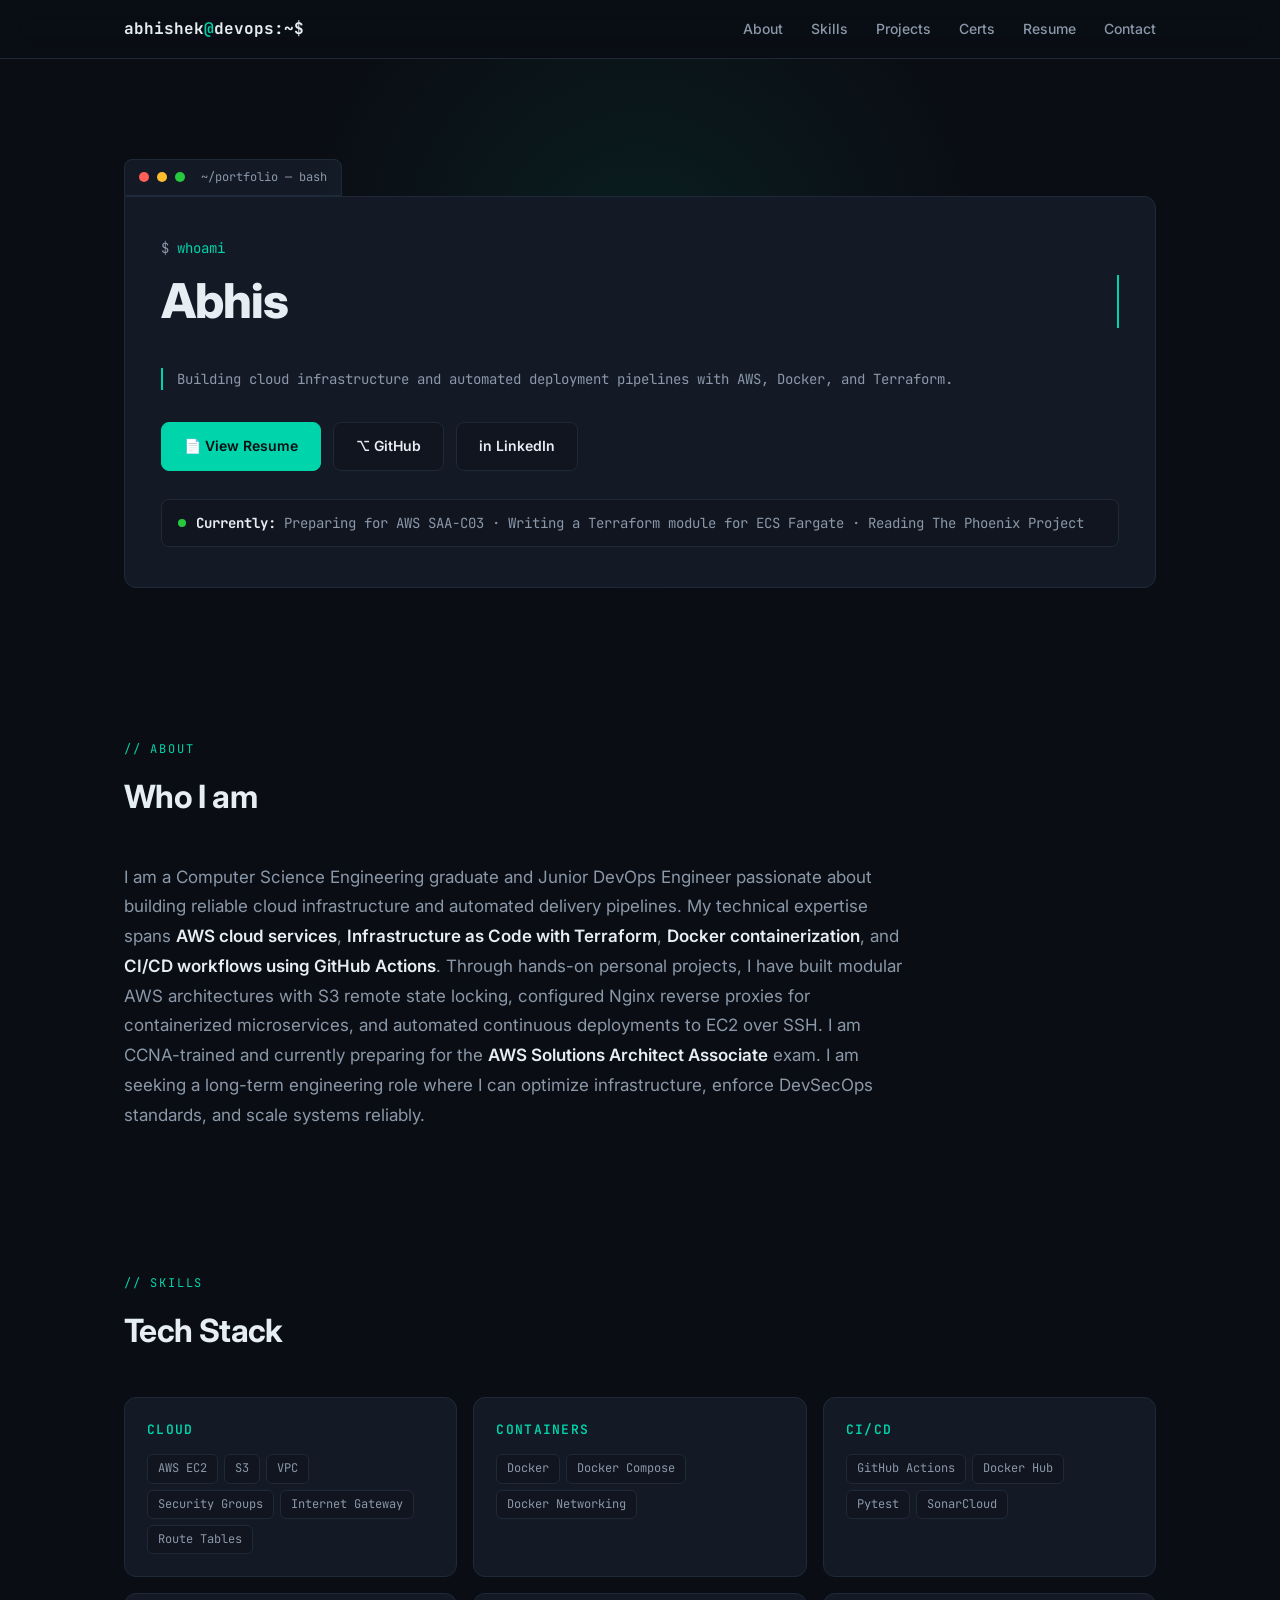
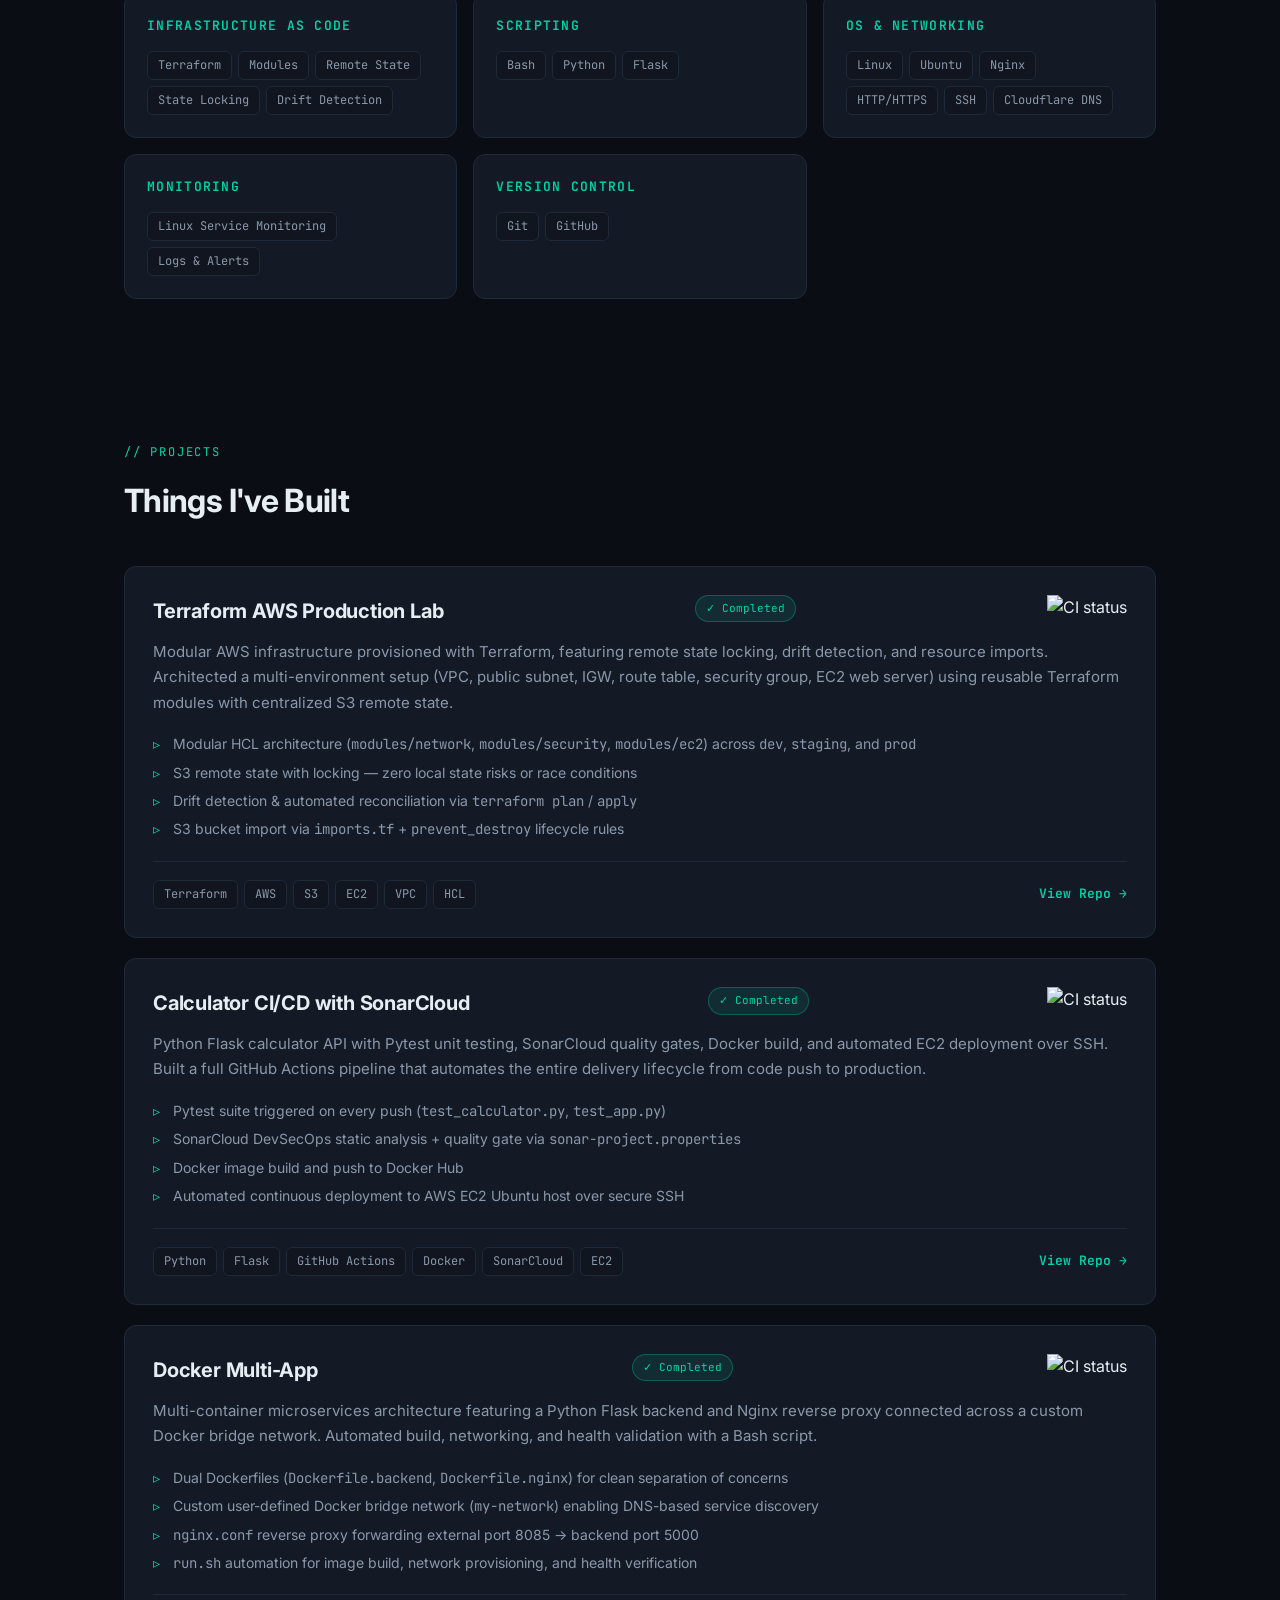
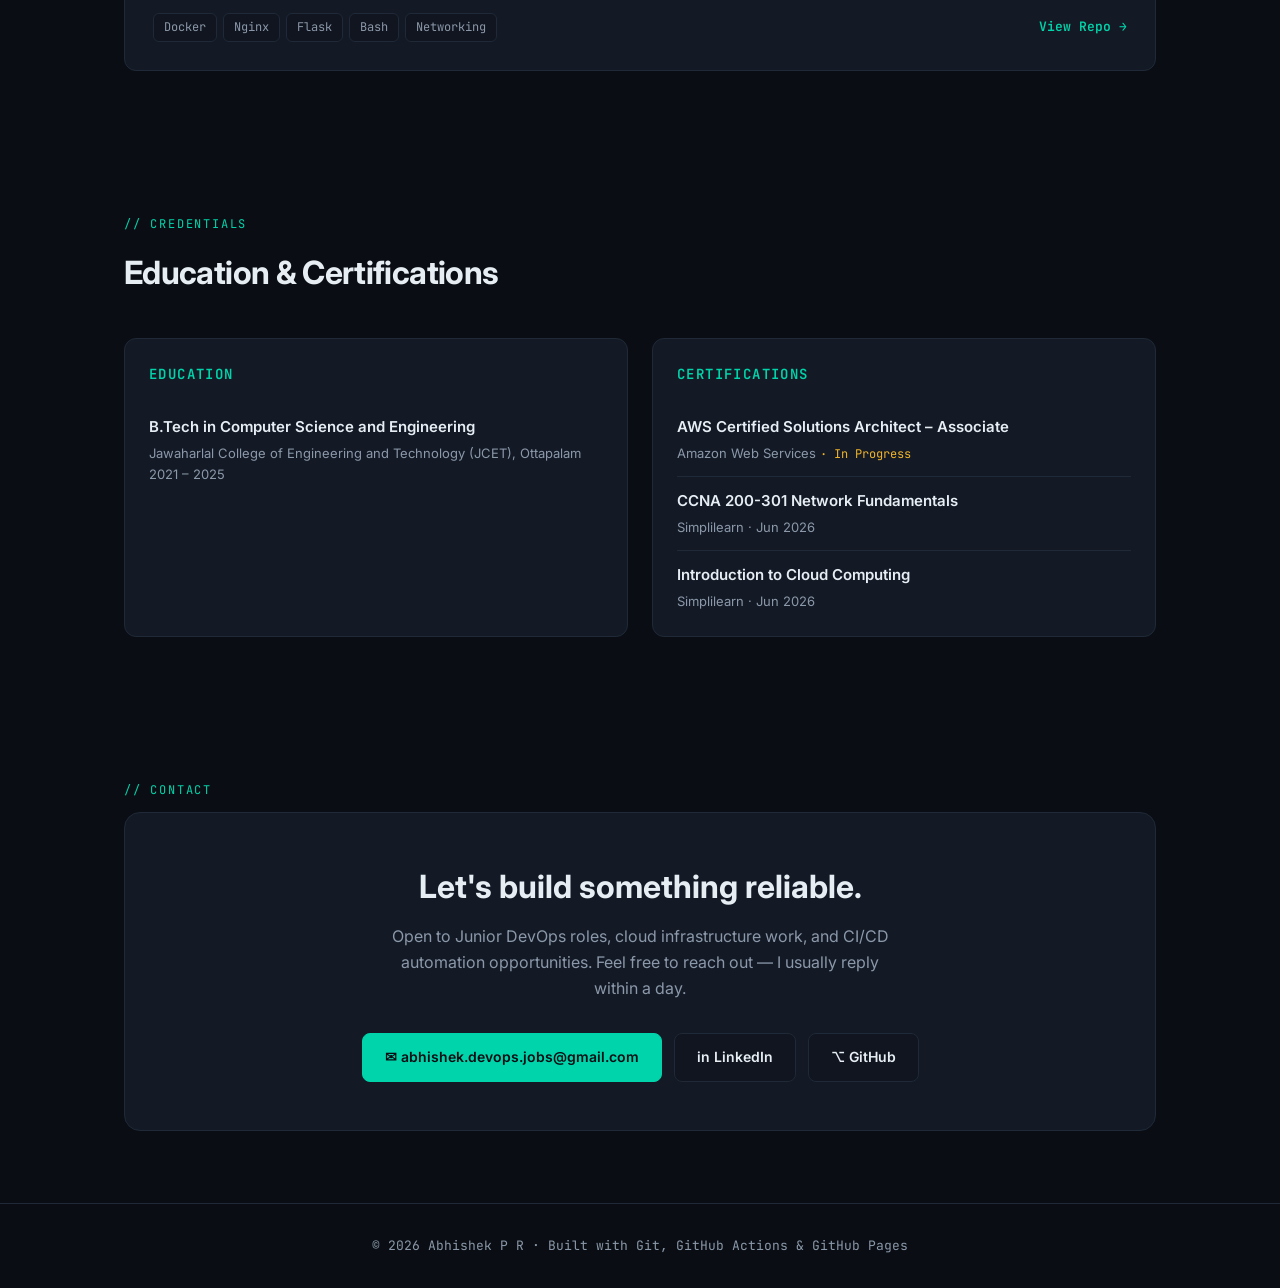
==== index.html @ 982e3da3 "feat: add CI status badges, update currently strip, and add terminal typewriter animation" ====
<!DOCTYPE html>
<html lang="en">
<head>
  <meta charset="UTF-8" />
  <meta name="viewport" content="width=device-width, initial-scale=1.0" />

  <!-- SEO -->
  <title>Abhishek P R | Junior DevOps Engineer Portfolio</title>
  <meta name="description" content="Portfolio of Abhishek P R, Junior DevOps Engineer specializing in AWS, Terraform, Docker, GitHub Actions, and Linux infrastructure automation." />
  <meta name="keywords" content="DevOps Engineer, AWS, Terraform, Docker, GitHub Actions, Linux, CI/CD, Abhishek P R" />
  <meta name="author" content="Abhishek P R" />

  <!-- Open Graph -->
  <meta property="og:title" content="Abhishek P R | Junior DevOps Engineer & Cloud Portfolio" />
  <meta property="og:description" content="Explore cloud projects, IaC architectures, containerized microservices, and CI/CD pipelines built by Abhishek P R." />
  <meta property="og:type" content="website" />
  <meta property="og:url" content="https://abhishek-lab.store" />

  <!-- Favicon -->
  <link rel="icon" href="data:image/svg+xml,<svg xmlns=%22http://www.w3.org/2000/svg%22 viewBox=%220 0 100 100%22><text y=%22.9em%22 font-size=%2290%22>⚙️</text></svg>" />

  <!-- Fonts -->
  <link rel="preconnect" href="https://fonts.googleapis.com" />
  <link rel="preconnect" href="https://fonts.gstatic.com" crossorigin />
  <link href="https://fonts.googleapis.com/css2?family=Inter:wght@400;500;600;700;800&family=JetBrains+Mono:wght@400;500;700&display=swap" rel="stylesheet" />

  <!-- Styles -->
  <link rel="stylesheet" href="assets/css/style.css" />
</head>
<body>

  <!-- SCROLL PROGRESS -->
  <div class="progress-bar" id="progressBar"></div>

  <!-- NAV -->
  <nav>
    <div class="nav-inner">
      <div class="logo">abhishek<span>@</span>devops:~$</div>
      <div class="nav-links">
        <a href="#about">About</a>
        <a href="#skills">Skills</a>
        <a href="#projects">Projects</a>
        <a href="#certs">Certs</a>
        <a href="resume.html">Resume</a>
        <a href="#contact">Contact</a>
      </div>
    </div>
  </nav>

  <!-- HERO -->
  <header class="hero">
    <div class="container">
      <div class="terminal-bar">
        <span class="dot red"></span>
        <span class="dot yellow"></span>
        <span class="dot green"></span>
        <span style="margin-left: 8px;">~/portfolio — bash</span>
      </div>
      <div class="hero-content">
        <div class="prompt typewriter" data-text="whoami"></div>
        <h1 class="typewriter" data-text="Abhishek P R"></h1>
        <p class="role-line typewriter" data-text="Junior DevOps Engineer · Cloud Infrastructure & Automation"></p>
        <p class="tagline">Building cloud infrastructure and automated deployment pipelines with AWS, Docker, and Terraform.</p>
        <div class="cta-group">
          <a href="resume.html" class="btn primary">📄 View Resume</a>
          <a href="https://github.com/abhishekpr-devops" class="btn" target="_blank" rel="noopener">⌥ GitHub</a>
          <a href="https://linkedin.com/in/abhishek-pr-522409274" class="btn" target="_blank" rel="noopener">in LinkedIn</a>
        </div>
        <div class="status-strip">
          <span class="status-dot"></span>
          <span><strong>Currently:</strong> Preparing for AWS SAA-C03 · Writing a Terraform module for ECS Fargate · Reading The Phoenix Project</span>
        </div>
      </div>
    </div>
  </header>

  <!-- ABOUT -->
  <section id="about">
    <div class="container">
      <div class="section-title">// about</div>
      <h2 class="section-heading">Who I am</h2>
      <p class="about-text">
        I am a Computer Science Engineering graduate and Junior DevOps Engineer passionate about building reliable cloud infrastructure and automated delivery pipelines. My technical expertise spans <strong>AWS cloud services</strong>, <strong>Infrastructure as Code with Terraform</strong>, <strong>Docker containerization</strong>, and <strong>CI/CD workflows using GitHub Actions</strong>. Through hands-on personal projects, I have built modular AWS architectures with S3 remote state locking, configured Nginx reverse proxies for containerized microservices, and automated continuous deployments to EC2 over SSH. I am CCNA-trained and currently preparing for the <strong>AWS Solutions Architect Associate</strong> exam. I am seeking a long-term engineering role where I can optimize infrastructure, enforce DevSecOps standards, and scale systems reliably.
      </p>
    </div>
  </section>

  <!-- SKILLS -->
  <section id="skills">
    <div class="container">
      <div class="section-title">// skills</div>
      <h2 class="section-heading">Tech Stack</h2>
      <div class="skills-grid">
        <div class="skill-card">
          <h3>Cloud</h3>
          <div class="skill-tags">
            <span class="tag">AWS EC2</span>
            <span class="tag">S3</span>
            <span class="tag">VPC</span>
            <span class="tag">Security Groups</span>
            <span class="tag">Internet Gateway</span>
            <span class="tag">Route Tables</span>
          </div>
        </div>
        <div class="skill-card">
          <h3>Containers</h3>
          <div class="skill-tags">
            <span class="tag">Docker</span>
            <span class="tag">Docker Compose</span>
            <span class="tag">Docker Networking</span>
          </div>
        </div>
        <div class="skill-card">
          <h3>CI/CD</h3>
          <div class="skill-tags">
            <span class="tag">GitHub Actions</span>
            <span class="tag">Docker Hub</span>
            <span class="tag">Pytest</span>
            <span class="tag">SonarCloud</span>
          </div>
        </div>
        <div class="skill-card">
          <h3>Infrastructure as Code</h3>
          <div class="skill-tags">
            <span class="tag">Terraform</span>
            <span class="tag">Modules</span>
            <span class="tag">Remote State</span>
            <span class="tag">State Locking</span>
            <span class="tag">Drift Detection</span>
          </div>
        </div>
        <div class="skill-card">
          <h3>Scripting</h3>
          <div class="skill-tags">
            <span class="tag">Bash</span>
            <span class="tag">Python</span>
            <span class="tag">Flask</span>
          </div>
        </div>
        <div class="skill-card">
          <h3>OS & Networking</h3>
          <div class="skill-tags">
            <span class="tag">Linux</span>
            <span class="tag">Ubuntu</span>
            <span class="tag">Nginx</span>
            <span class="tag">HTTP/HTTPS</span>
            <span class="tag">SSH</span>
            <span class="tag">Cloudflare DNS</span>
          </div>
        </div>
        <div class="skill-card">
          <h3>Monitoring</h3>
          <div class="skill-tags">
            <span class="tag">Linux Service Monitoring</span>
            <span class="tag">Logs & Alerts</span>
          </div>
        </div>
        <div class="skill-card">
          <h3>Version Control</h3>
          <div class="skill-tags">
            <span class="tag">Git</span>
            <span class="tag">GitHub</span>
          </div>
        </div>
      </div>
    </div>
  </section>

  <!-- PROJECTS -->
  <section id="projects">
    <div class="container">
      <div class="section-title">// projects</div>
      <h2 class="section-heading">Things I've Built</h2>
      <div class="projects">

        <article class="project-card">
          <div class="project-head">
            <h3 class="project-title">Terraform AWS Production Lab</h3>
            <span class="project-status">✓ Completed</span>
            <img class="ci-badge" src="https://github.com/abhishekpr-devops/terraform-aws-production-lab/actions/workflows/main.yml/badge.svg" alt="CI status" />
          </div>
          <p class="project-desc">
            Modular AWS infrastructure provisioned with Terraform, featuring remote state locking, drift detection, and resource imports. Architected a multi-environment setup (VPC, public subnet, IGW, route table, security group, EC2 web server) using reusable Terraform modules with centralized S3 remote state.
          </p>
          <ul class="project-features">
            <li>Modular HCL architecture (<code>modules/network</code>, <code>modules/security</code>, <code>modules/ec2</code>) across <code>dev</code>, <code>staging</code>, and <code>prod</code></li>
            <li>S3 remote state with locking — zero local state risks or race conditions</li>
            <li>Drift detection &amp; automated reconciliation via <code>terraform plan</code> / <code>apply</code></li>
            <li>S3 bucket import via <code>imports.tf</code> + <code>prevent_destroy</code> lifecycle rules</li>
          </ul>
          <div class="project-footer">
            <div class="stack-tags">
              <span class="tag">Terraform</span>
              <span class="tag">AWS</span>
              <span class="tag">S3</span>
              <span class="tag">EC2</span>
              <span class="tag">VPC</span>
              <span class="tag">HCL</span>
            </div>
            <a class="project-link" href="https://github.com/abhishekpr-devops/terraform-aws-production-lab" target="_blank" rel="noopener">View Repo →</a>
          </div>
        </article>

        <article class="project-card">
          <div class="project-head">
            <h3 class="project-title">Calculator CI/CD with SonarCloud</h3>
            <span class="project-status">✓ Completed</span>
            <img class="ci-badge" src="https://github.com/abhishekpr-devops/calculator-cicd-sonarqube/actions/workflows/main.yml/badge.svg" alt="CI status" />
          </div>
          <p class="project-desc">
            Python Flask calculator API with Pytest unit testing, SonarCloud quality gates, Docker build, and automated EC2 deployment over SSH. Built a full GitHub Actions pipeline that automates the entire delivery lifecycle from code push to production.
          </p>
          <ul class="project-features">
            <li>Pytest suite triggered on every push (<code>test_calculator.py</code>, <code>test_app.py</code>)</li>
            <li>SonarCloud DevSecOps static analysis + quality gate via <code>sonar-project.properties</code></li>
            <li>Docker image build and push to Docker Hub</li>
            <li>Automated continuous deployment to AWS EC2 Ubuntu host over secure SSH</li>
          </ul>
          <div class="project-footer">
            <div class="stack-tags">
              <span class="tag">Python</span>
              <span class="tag">Flask</span>
              <span class="tag">GitHub Actions</span>
              <span class="tag">Docker</span>
              <span class="tag">SonarCloud</span>
              <span class="tag">EC2</span>
            </div>
            <a class="project-link" href="https://github.com/abhishekpr-devops/calculator-cicd-sonarqube" target="_blank" rel="noopener">View Repo →</a>
          </div>
        </article>

        <article class="project-card">
          <div class="project-head">
            <h3 class="project-title">Docker Multi-App</h3>
            <span class="project-status">✓ Completed</span>
            <img class="ci-badge" src="https://github.com/abhishekpr-devops/docker-multi-app/actions/workflows/main.yml/badge.svg" alt="CI status" />
          </div>
          <p class="project-desc">
            Multi-container microservices architecture featuring a Python Flask backend and Nginx reverse proxy connected across a custom Docker bridge network. Automated build, networking, and health validation with a Bash script.
          </p>
          <ul class="project-features">
            <li>Dual Dockerfiles (<code>Dockerfile.backend</code>, <code>Dockerfile.nginx</code>) for clean separation of concerns</li>
            <li>Custom user-defined Docker bridge network (<code>my-network</code>) enabling DNS-based service discovery</li>
            <li><code>nginx.conf</code> reverse proxy forwarding external port 8085 → backend port 5000</li>
            <li><code>run.sh</code> automation for image build, network provisioning, and health verification</li>
          </ul>
          <div class="project-footer">
            <div class="stack-tags">
              <span class="tag">Docker</span>
              <span class="tag">Nginx</span>
              <span class="tag">Flask</span>
              <span class="tag">Bash</span>
              <span class="tag">Networking</span>
            </div>
            <a class="project-link" href="https://github.com/abhishekpr-devops/docker-multi-app" target="_blank" rel="noopener">View Repo →</a>
          </div>
        </article>

      </div>
    </div>
  </section>

  <!-- CERTS & EDUCATION -->
  <section id="certs">
    <div class="container">
      <div class="section-title">// credentials</div>
      <h2 class="section-heading">Education & Certifications</h2>
      <div class="two-col">
        <div class="info-block">
          <h3>Education</h3>
          <div class="info-item">
            <div class="title">B.Tech in Computer Science and Engineering</div>
            <div class="meta">Jawaharlal College of Engineering and Technology (JCET), Ottapalam<br>2021 – 2025</div>
          </div>
        </div>
        <div class="info-block">
          <h3>Certifications</h3>
          <div class="info-item">
            <div class="title">AWS Certified Solutions Architect – Associate</div>
            <div class="meta">Amazon Web Services <span class="accent">· In Progress</span></div>
          </div>
          <div class="info-item">
            <div class="title">CCNA 200-301 Network Fundamentals</div>
            <div class="meta">Simplilearn · Jun 2026</div>
          </div>
          <div class="info-item">
            <div class="title">Introduction to Cloud Computing</div>
            <div class="meta">Simplilearn · Jun 2026</div>
          </div>
        </div>
      </div>
    </div>
  </section>

  <!-- CONTACT -->
  <section id="contact">
    <div class="container">
      <div class="section-title">// contact</div>
      <div class="contact-wrap">
        <h2>Let's build something reliable.</h2>
        <p>Open to Junior DevOps roles, cloud infrastructure work, and CI/CD automation opportunities. Feel free to reach out — I usually reply within a day.</p>
        <div class="contact-links">
          <a href="mailto:abhishek.devops.jobs@gmail.com" class="btn primary">✉ abhishek.devops.jobs@gmail.com</a>
          <a href="https://linkedin.com/in/abhishek-pr-522409274" class="btn" target="_blank" rel="noopener">in LinkedIn</a>
          <a href="https://github.com/abhishekpr-devops" class="btn" target="_blank" rel="noopener">⌥ GitHub</a>
        </div>
      </div>
    </div>
  </section>

  <!-- FOOTER -->
  <footer>
    <div class="container">
      <p>© 2026 Abhishek P R · Built with Git, GitHub Actions & GitHub Pages</p>
    </div>
  </footer>

  <!-- BACK TO TOP -->
  <button class="back-top" id="backTop" aria-label="Back to top">↑</button>

  <script>
    // Scroll progress + back-to-top + active nav
    const bar = document.getElementById('progressBar');
    const bt = document.getElementById('backTop');
    const navLinks = document.querySelectorAll('.nav-links a');
    const sections = document.querySelectorAll('section[id]');

    function onScroll() {
      const h = document.documentElement;
      const scrollable = h.scrollHeight - h.clientHeight;
      const pct = scrollable > 0 ? (h.scrollTop / scrollable) * 100 : 0;
      bar.style.width = pct + '%';

      bt.classList.toggle('show', h.scrollTop > 400);

      let current = '';
      sections.forEach(s => {
        if (window.scrollY >= s.offsetTop - 120) current = s.id;
      });
      navLinks.forEach(a => {
        a.classList.toggle('active', a.getAttribute('href') === '#' + current);
      });
    }

    window.addEventListener('scroll', onScroll, { passive: true });
    window.addEventListener('load', onScroll);

    bt.addEventListener('click', () => {
      window.scrollTo({ top: 0, behavior: 'smooth' });
    });

    if ('scrollRestoration' in history) {
      history.scrollRestoration = 'manual';
    }
    window.addEventListener('load', () => {
      if (!window.location.hash) window.scrollTo(0, 0);
    });

    // ----- Typewriter effect -----
    const prefersReducedMotion = window.matchMedia('(prefers-reduced-motion: reduce)').matches;
    const roleLine = document.querySelector('.role-line');
    const roleOriginalHtml = roleLine ? roleLine.innerHTML : '';

    function typeWriter(el, text, speed) {
      speed = speed || 200;
      return new Promise(resolve => {
        el.textContent = '';
        el.classList.add('typewriter');
        let i = 0;
        function tick() {
          if (i < text.length) {
            el.textContent += text.charAt(i);
            i++;
            setTimeout(tick, speed);
          } else {
            el.classList.add('done');
            resolve();
          }
        }
        tick();
      });
    }

    async function runTypewriter() {
      const promptEl = document.querySelector('.prompt.typewriter');
      const h1El = document.querySelector('h1.typewriter');
      const roleEl = document.querySelector('.role-line.typewriter');

      if (!promptEl || !h1El || !roleEl) return;

      const promptText = promptEl.getAttribute('data-text') || '';
      const h1Text = h1El.getAttribute('data-text') || '';
      const roleText = roleEl.getAttribute('data-text') || '';

      await typeWriter(promptEl, promptText, 200);
      await typeWriter(h1El, h1Text, 200);
      await typeWriter(roleEl, roleText, 200);
      roleEl.innerHTML = roleOriginalHtml;
      roleEl.classList.add('done');
    }

    if (!prefersReducedMotion && !window.location.hash) {
      runTypewriter();
    } else {
      document.querySelectorAll('.typewriter').forEach(el => {
        el.classList.add('done');
        const text = el.getAttribute('data-text') || '';
        if (el.classList.contains('role-line')) {
          el.innerHTML = roleOriginalHtml || text;
        } else {
          el.textContent = text;
        }
      });
    }
  </script>

</body>
</html>
---- assets/css/style.css ----
:root {
  --bg: #0a0e14;
  --bg-alt: #10151f;
  --card: #131a26;
  --border: #1f2937;
  --text: #e6edf3;
  --text-dim: #8b98a9;
  --accent: #00d4aa;
  --accent-dim: #00a888;
  --blue: #4a9eff;
  --yellow: #f0b429;
}

* { box-sizing: border-box; margin: 0; padding: 0; }

html { scroll-behavior: smooth; }

body {
  font-family: 'Inter', -apple-system, BlinkMacSystemFont, sans-serif;
  background: var(--bg);
  color: var(--text);
  line-height: 1.6;
  font-size: 16px;
  -webkit-font-smoothing: antialiased;
}

a { color: var(--accent); text-decoration: none; transition: color .2s; }
a:hover { color: var(--accent-dim); }

code, .mono { font-family: 'JetBrains Mono', monospace; }

.container {
  max-width: 1080px;
  margin: 0 auto;
  padding: 0 24px;
}

/* ---------- SCROLL PROGRESS BAR ---------- */
.progress-bar {
  position: fixed;
  top: 0; left: 0;
  height: 2px;
  background: var(--accent);
  width: 0%;
  z-index: 101;
  transition: width 0.1s linear;
  box-shadow: 0 0 8px rgba(0, 212, 170, 0.6);
}

/* ---------- BACK TO TOP ---------- */
.back-top {
  position: fixed;
  bottom: 24px; right: 24px;
  width: 44px; height: 44px;
  border-radius: 50%;
  background: var(--card);
  border: 1px solid var(--border);
  color: var(--accent);
  display: flex;
  align-items: center;
  justify-content: center;
  cursor: pointer;
  opacity: 0;
  pointer-events: none;
  transition: opacity .3s, transform .3s, border-color .2s, box-shadow .2s;
  font-size: 18px;
  z-index: 99;
}
.back-top.show { opacity: 1; pointer-events: auto; }
.back-top:hover {
  border-color: var(--accent);
  transform: translateY(-2px);
  box-shadow: 0 0 18px rgba(0, 212, 170, 0.25);
}

/* ---------- NAV ---------- */
nav {
  position: sticky;
  top: 0;
  z-index: 100;
  background: rgba(10, 14, 20, 0.85);
  backdrop-filter: blur(12px);
  border-bottom: 1px solid var(--border);
}
.nav-inner {
  max-width: 1080px;
  margin: 0 auto;
  padding: 16px 24px;
  display: flex;
  justify-content: space-between;
  align-items: center;
}
.logo {
  font-family: 'JetBrains Mono', monospace;
  font-weight: 700;
  color: var(--text);
  font-size: 16px;
}
.logo span { color: var(--accent); }
.nav-links { display: flex; gap: 28px; }
.nav-links a {
  color: var(--text-dim);
  font-size: 14px;
  font-weight: 500;
  position: relative;
}
.nav-links a:hover { color: var(--accent); }

/* Active nav link highlight */
.nav-links a.active {
  color: var(--accent);
}
.nav-links a.active::after {
  content: '';
  position: absolute;
  left: 0; right: 0;
  bottom: -6px;
  height: 2px;
  background: var(--accent);
  border-radius: 2px;
  box-shadow: 0 0 8px rgba(0, 212, 170, 0.6);
}

/* ---------- HERO ---------- */
.hero {
  padding: 100px 0 80px;
  position: relative;
  overflow: hidden;
}
.hero::before {
  content: '';
  position: absolute;
  top: -200px; left: 50%;
  transform: translateX(-50%);
  width: 800px; height: 800px;
  background: radial-gradient(circle, rgba(0, 212, 170, 0.08), transparent 60%);
  pointer-events: none;
}
.terminal-bar {
  display: inline-flex;
  align-items: center;
  gap: 8px;
  background: var(--card);
  border: 1px solid var(--border);
  border-radius: 8px 8px 0 0;
  padding: 8px 14px;
  font-family: 'JetBrains Mono', monospace;
  font-size: 12px;
  color: var(--text-dim);
}
.dot { width: 10px; height: 10px; border-radius: 50%; }
.dot.red { background: #ff5f56; }
.dot.yellow { background: #ffbd2e; }
.dot.green { background: #27c93f; }

.hero-content {
  background: var(--card);
  border: 1px solid var(--border);
  border-radius: 0 12px 12px 12px;
  padding: 40px 36px;
  position: relative;
  z-index: 1;
}
.prompt {
  font-family: 'JetBrains Mono', monospace;
  font-size: 14px;
  color: var(--accent);
  margin-bottom: 16px;
}
.prompt::before { content: '$ '; color: var(--text-dim); }

h1 {
  font-size: clamp(32px, 5vw, 48px);
  font-weight: 800;
  letter-spacing: -0.02em;
  line-height: 1.1;
  margin-bottom: 16px;
}
.role-line {
  font-size: clamp(16px, 2vw, 20px);
  color: var(--text-dim);
  margin-bottom: 24px;
  font-weight: 500;
}
.role-line .hl { color: var(--accent); font-weight: 600; }

.tagline {
  font-family: 'JetBrains Mono', monospace;
  font-size: 14px;
  color: var(--text-dim);
  margin-bottom: 32px;
  padding-left: 14px;
  border-left: 2px solid var(--accent);
}

.cta-group { display: flex; flex-wrap: wrap; gap: 12px; }
.btn {
  display: inline-flex;
  align-items: center;
  gap: 8px;
  padding: 12px 22px;
  border-radius: 8px;
  font-size: 14px;
  font-weight: 600;
  border: 1px solid var(--border);
  background: var(--bg-alt);
  color: var(--text);
  cursor: pointer;
  transition: all .2s;
  text-decoration: none;
}
.btn:hover {
  border-color: var(--accent);
  color: var(--accent);
  transform: translateY(-1px);
}
.btn.primary {
  background: var(--accent);
  color: #0a0e14;
  border-color: var(--accent);
}
.btn.primary:hover {
  background: var(--accent-dim);
  color: #0a0e14;
  box-shadow: 0 0 18px 2px rgba(0, 212, 170, 0.25);
  transform: translateY(-2px);
}

/* ---------- STATUS STRIP ---------- */
.status-strip {
  display: flex;
  align-items: center;
  gap: 10px;
  margin-top: 28px;
  padding: 12px 16px;
  background: var(--bg-alt);
  border: 1px solid var(--border);
  border-radius: 8px;
  font-size: 14px;
  font-family: 'JetBrains Mono', monospace;
  color: var(--text-dim);
}
.status-strip strong { color: var(--text); }
.status-dot {
  width: 8px; height: 8px;
  border-radius: 50%;
  background: #27c93f;
  box-shadow: 0 0 0 0 rgba(39, 201, 63, 0.5);
  animation: pulse 2s infinite;
  flex-shrink: 0;
}
@keyframes pulse {
  0% { box-shadow: 0 0 0 0 rgba(39, 201, 63, 0.5); }
  70% { box-shadow: 0 0 0 10px rgba(39, 201, 63, 0); }
  100% { box-shadow: 0 0 0 0 rgba(39, 201, 63, 0); }
}

/* ---------- SECTION ---------- */
section { padding: 72px 0; }
.section-title {
  font-size: 12px;
  font-family: 'JetBrains Mono', monospace;
  color: var(--accent);
  text-transform: uppercase;
  letter-spacing: 0.15em;
  margin-bottom: 12px;
}
.section-heading {
  font-size: clamp(24px, 3.5vw, 32px);
  font-weight: 700;
  letter-spacing: -0.02em;
  margin-bottom: 40px;
}

/* ---------- ABOUT ---------- */
.about-text {
  font-size: 17px;
  color: var(--text-dim);
  max-width: 780px;
  line-height: 1.75;
}
.about-text strong { color: var(--text); font-weight: 600; }

/* ---------- SKILLS ---------- */
.skills-grid {
  display: grid;
  grid-template-columns: repeat(auto-fit, minmax(260px, 1fr));
  gap: 16px;
}
.skill-card {
  background: var(--card);
  border: 1px solid var(--border);
  border-radius: 12px;
  padding: 22px;
  transition: border-color .2s, transform .2s;
}
.skill-card:hover {
  border-color: var(--accent);
  transform: translateY(-2px);
}
.skill-card h3 {
  font-size: 13px;
  font-family: 'JetBrains Mono', monospace;
  color: var(--accent);
  text-transform: uppercase;
  letter-spacing: 0.1em;
  margin-bottom: 14px;
  font-weight: 600;
}
.skill-tags { display: flex; flex-wrap: wrap; gap: 6px; }
.tag {
  font-family: 'JetBrains Mono', monospace;
  font-size: 12px;
  padding: 4px 10px;
  border-radius: 6px;
  background: var(--bg-alt);
  color: var(--text-dim);
  border: 1px solid var(--border);
}

/* ---------- PROJECTS ---------- */
.projects { display: flex; flex-direction: column; gap: 20px; }
.project-card {
  background: var(--card);
  border: 1px solid var(--border);
  border-radius: 12px;
  padding: 28px;
  transition: border-color .2s, transform .2s;
}
.project-card:hover {
  border-color: var(--accent);
  transform: translateY(-2px);
}
.project-head {
  display: flex;
  justify-content: space-between;
  align-items: flex-start;
  gap: 16px;
  margin-bottom: 12px;
  flex-wrap: wrap;
}
.project-title {
  font-size: 20px;
  font-weight: 700;
  letter-spacing: -0.01em;
}
.project-status {
  font-family: 'JetBrains Mono', monospace;
  font-size: 11px;
  padding: 4px 10px;
  border-radius: 20px;
  background: rgba(0, 212, 170, 0.1);
  color: var(--accent);
  border: 1px solid rgba(0, 212, 170, 0.3);
  white-space: nowrap;
}
.ci-badge {
  height: 20px;
  border: 0;
  display: inline-block;
  vertical-align: middle;
}
.project-desc {
  color: var(--text-dim);
  font-size: 15px;
  margin-bottom: 18px;
  line-height: 1.7;
}
.project-features {
  list-style: none;
  margin-bottom: 20px;
}
.project-features li {
  font-size: 14px;
  color: var(--text-dim);
  padding-left: 20px;
  position: relative;
  margin-bottom: 6px;
  line-height: 1.6;
}
.project-features li::before {
  content: '▹';
  position: absolute;
  left: 0;
  color: var(--accent);
}
.project-footer {
  display: flex;
  justify-content: space-between;
  align-items: center;
  gap: 16px;
  flex-wrap: wrap;
  padding-top: 18px;
  border-top: 1px solid var(--border);
}
.stack-tags { display: flex; flex-wrap: wrap; gap: 6px; }
.project-link {
  font-family: 'JetBrains Mono', monospace;
  font-size: 13px;
  font-weight: 600;
  color: var(--accent);
  display: inline-flex;
  align-items: center;
  gap: 6px;
}

/* ---------- CERTS & EDU ---------- */
.two-col {
  display: grid;
  grid-template-columns: repeat(auto-fit, minmax(320px, 1fr));
  gap: 24px;
}
.info-block {
  background: var(--card);
  border: 1px solid var(--border);
  border-radius: 12px;
  padding: 24px;
}
.info-block h3 {
  font-size: 14px;
  font-family: 'JetBrains Mono', monospace;
  color: var(--accent);
  text-transform: uppercase;
  letter-spacing: 0.1em;
  margin-bottom: 18px;
  font-weight: 600;
}
.info-item {
  padding: 12px 0;
  border-bottom: 1px solid var(--border);
}
.info-item:last-child { border-bottom: none; padding-bottom: 0; }
.info-item .title { font-weight: 600; font-size: 15px; margin-bottom: 4px; }
.info-item .meta { font-size: 13px; color: var(--text-dim); }
.info-item .meta .accent { color: var(--yellow); font-family: 'JetBrains Mono', monospace; font-size: 12px; }

/* ---------- CONTACT ---------- */
.contact-wrap {
  background: var(--card);
  border: 1px solid var(--border);
  border-radius: 16px;
  padding: 48px 36px;
  text-align: center;
}
.contact-wrap h2 {
  font-size: clamp(24px, 3.5vw, 32px);
  font-weight: 700;
  margin-bottom: 12px;
}
.contact-wrap p {
  color: var(--text-dim);
  max-width: 520px;
  margin: 0 auto 32px;
  font-size: 16px;
}
.contact-links {
  display: flex;
  justify-content: center;
  gap: 12px;
  flex-wrap: wrap;
}

/* ---------- FOOTER ---------- */
footer {
  border-top: 1px solid var(--border);
  padding: 32px 0;
  text-align: center;
  font-size: 13px;
  color: var(--text-dim);
  font-family: 'JetBrains Mono', monospace;
}

/* ---------- RESPONSIVE ---------- */
@media (max-width: 640px) {
  .nav-links { gap: 16px; }
  .nav-links a { font-size: 13px; }
  .nav-links a:nth-child(n+6) { display: none; }
  .hero { padding: 60px 0 40px; }
  .hero-content { padding: 28px 22px; }
  section { padding: 52px 0; }
  .project-card, .info-block, .contact-wrap { padding: 22px; }
}

/* ---------- TYPEWRITER ---------- */
.typewriter {
  border-right: 2px solid var(--accent);
  padding-right: 4px;
  animation: blink 1s step-end infinite;
  white-space: nowrap;
  overflow: hidden;
}
.typewriter.done {
  border-right: none;
  animation: none;
}
@keyframes blink {
  50% { border-color: transparent; }
}
@media (prefers-reduced-motion: reduce) {
  .typewriter {
    animation: none;
    border-right: none;
  }
  .status-dot { animation: none; }
}
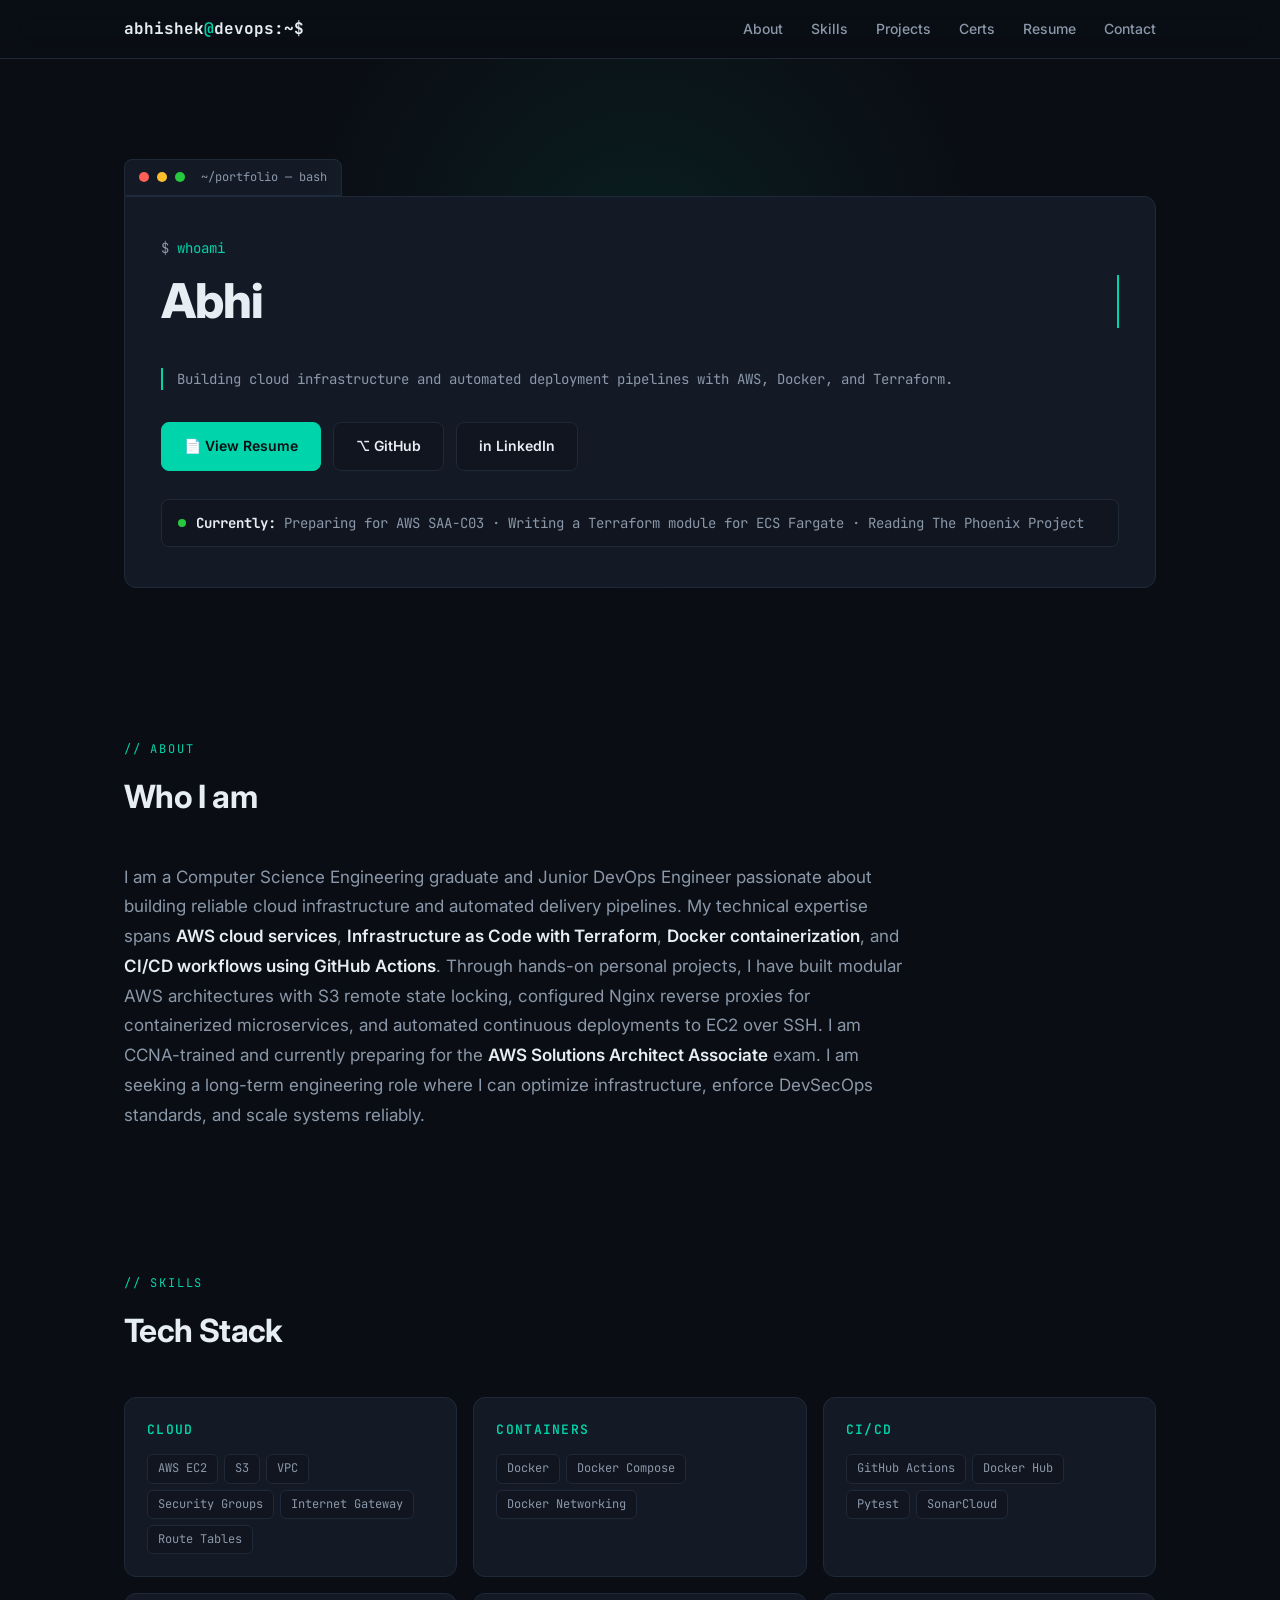
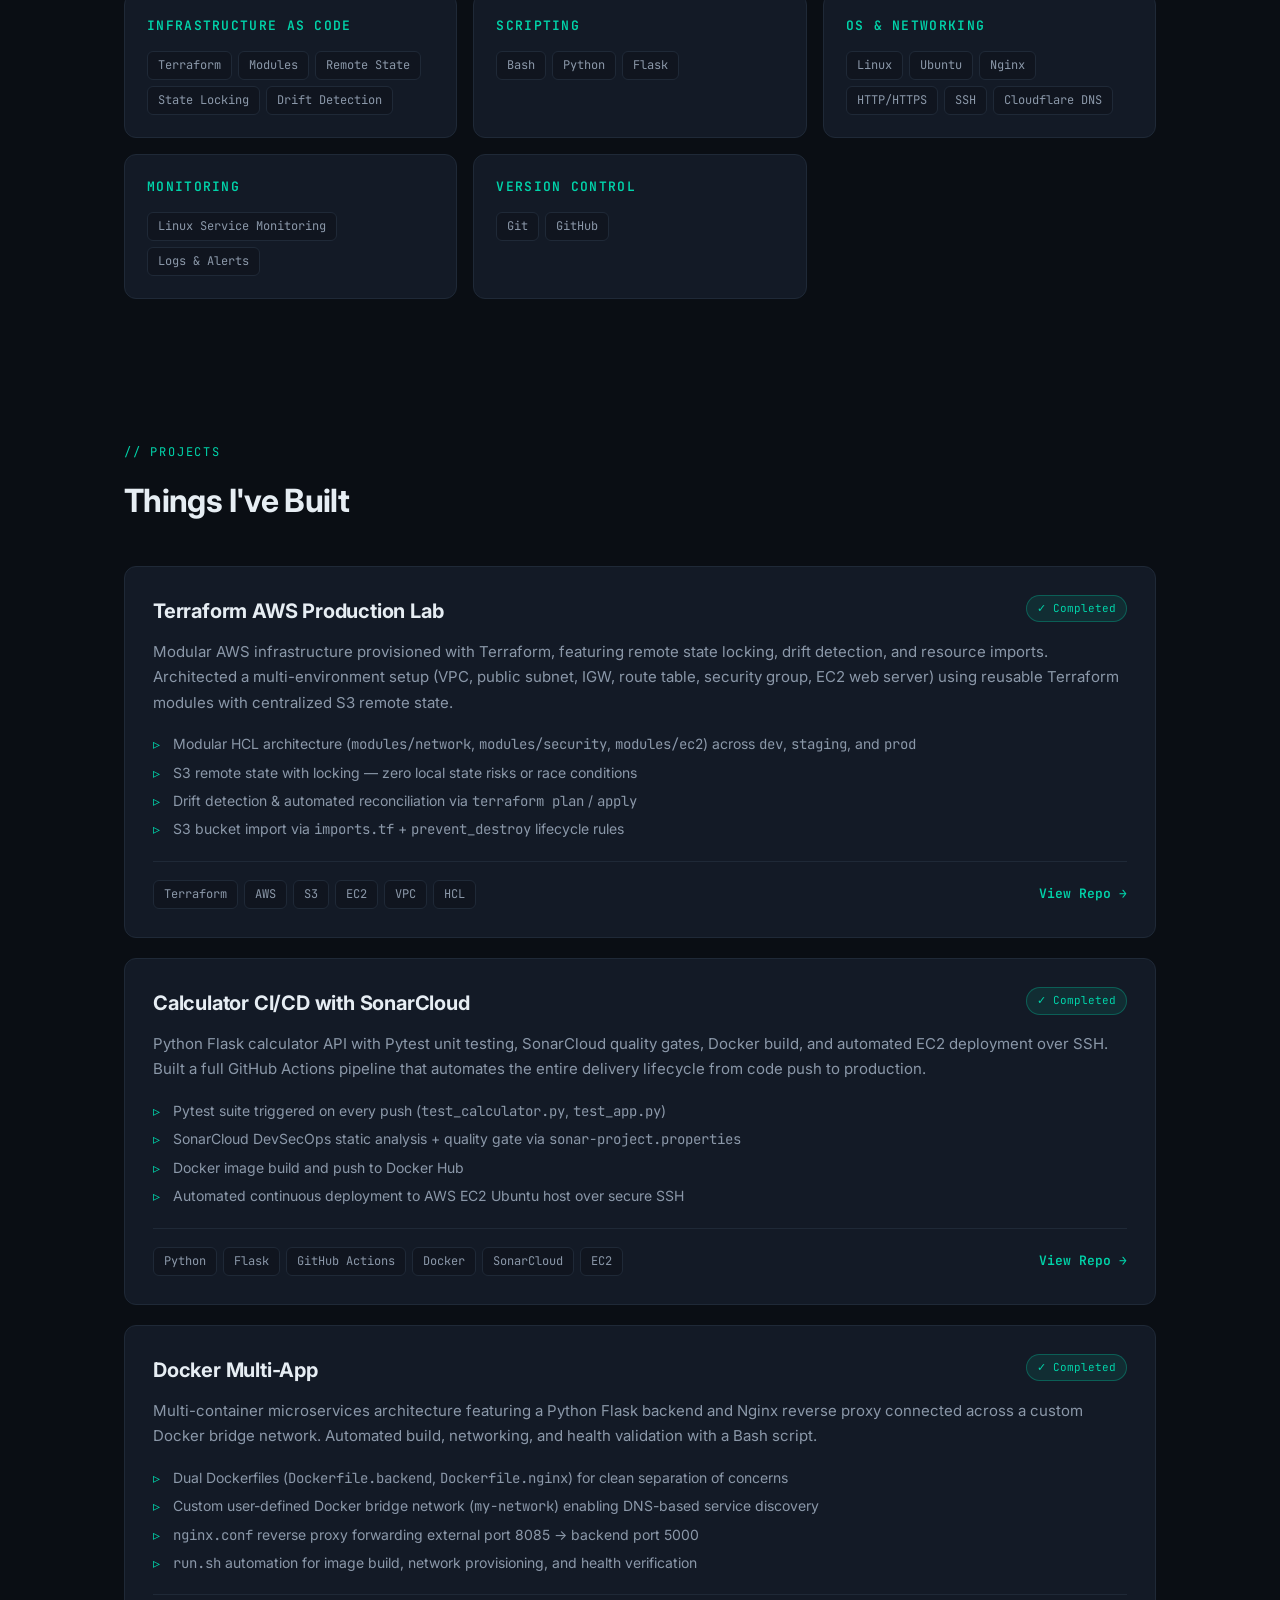
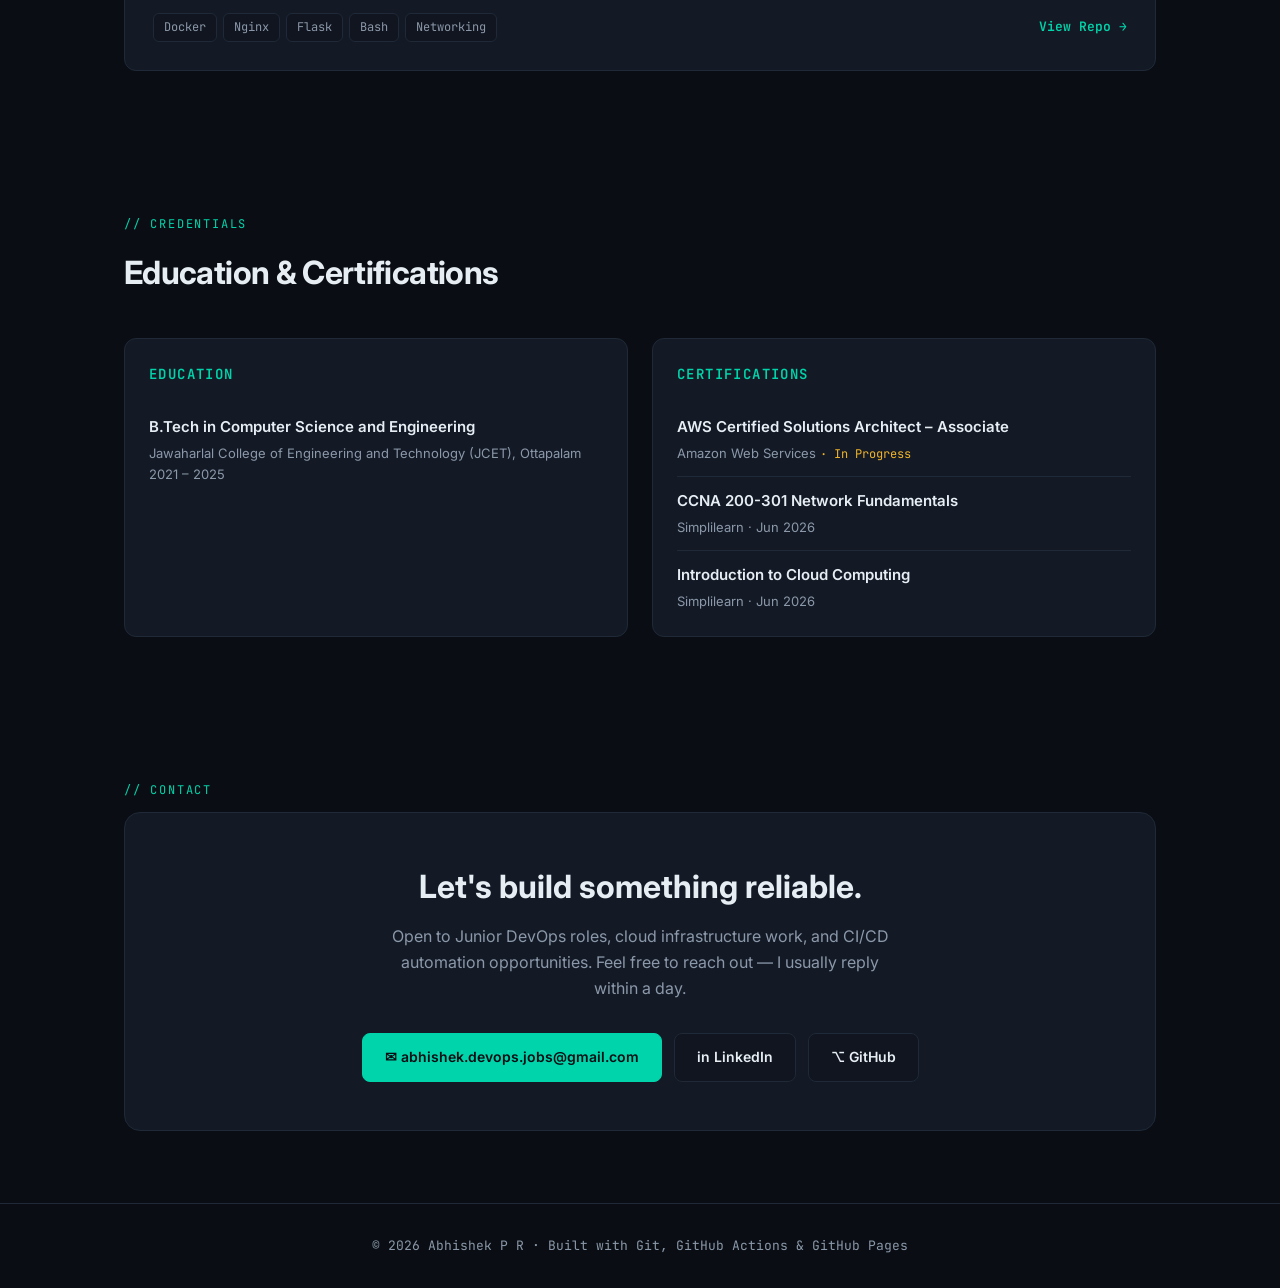
==== commit bc10349e: "revert: remove CI status badges from project cards" ====
--- a/index.html
+++ b/index.html
@@ -177,7 +177,6 @@
           <div class="project-head">
             <h3 class="project-title">Terraform AWS Production Lab</h3>
             <span class="project-status">✓ Completed</span>
-            <img class="ci-badge" src="https://github.com/abhishekpr-devops/terraform-aws-production-lab/actions/workflows/main.yml/badge.svg" alt="CI status" />
           </div>
           <p class="project-desc">
             Modular AWS infrastructure provisioned with Terraform, featuring remote state locking, drift detection, and resource imports. Architected a multi-environment setup (VPC, public subnet, IGW, route table, security group, EC2 web server) using reusable Terraform modules with centralized S3 remote state.
@@ -205,7 +204,6 @@
           <div class="project-head">
             <h3 class="project-title">Calculator CI/CD with SonarCloud</h3>
             <span class="project-status">✓ Completed</span>
-            <img class="ci-badge" src="https://github.com/abhishekpr-devops/calculator-cicd-sonarqube/actions/workflows/main.yml/badge.svg" alt="CI status" />
           </div>
           <p class="project-desc">
             Python Flask calculator API with Pytest unit testing, SonarCloud quality gates, Docker build, and automated EC2 deployment over SSH. Built a full GitHub Actions pipeline that automates the entire delivery lifecycle from code push to production.
@@ -233,7 +231,6 @@
           <div class="project-head">
             <h3 class="project-title">Docker Multi-App</h3>
             <span class="project-status">✓ Completed</span>
-            <img class="ci-badge" src="https://github.com/abhishekpr-devops/docker-multi-app/actions/workflows/main.yml/badge.svg" alt="CI status" />
           </div>
           <p class="project-desc">
             Multi-container microservices architecture featuring a Python Flask backend and Nginx reverse proxy connected across a custom Docker bridge network. Automated build, networking, and health validation with a Bash script.
--- a/assets/css/style.css
+++ b/assets/css/style.css
@@ -354,12 +354,6 @@
   border: 1px solid rgba(0, 212, 170, 0.3);
   white-space: nowrap;
 }
-.ci-badge {
-  height: 20px;
-  border: 0;
-  display: inline-block;
-  vertical-align: middle;
-}
 .project-desc {
   color: var(--text-dim);
   font-size: 15px;
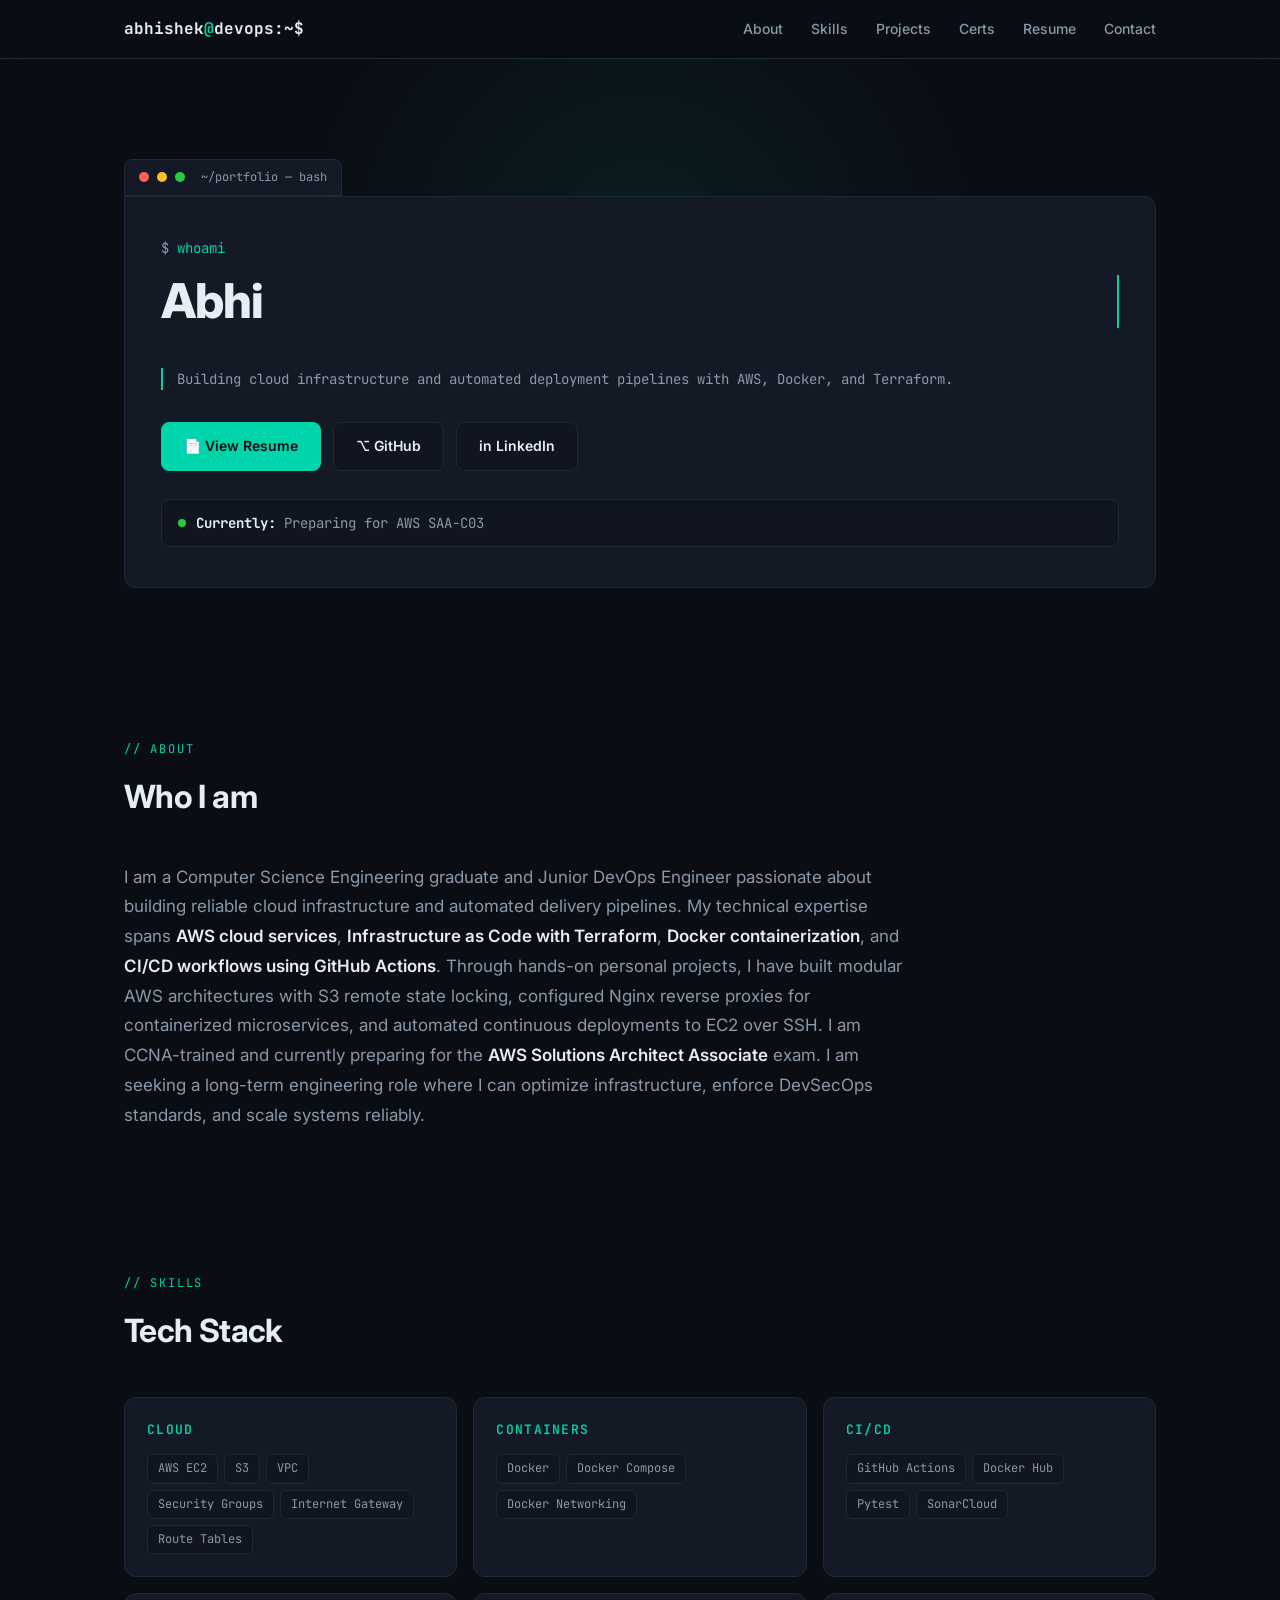
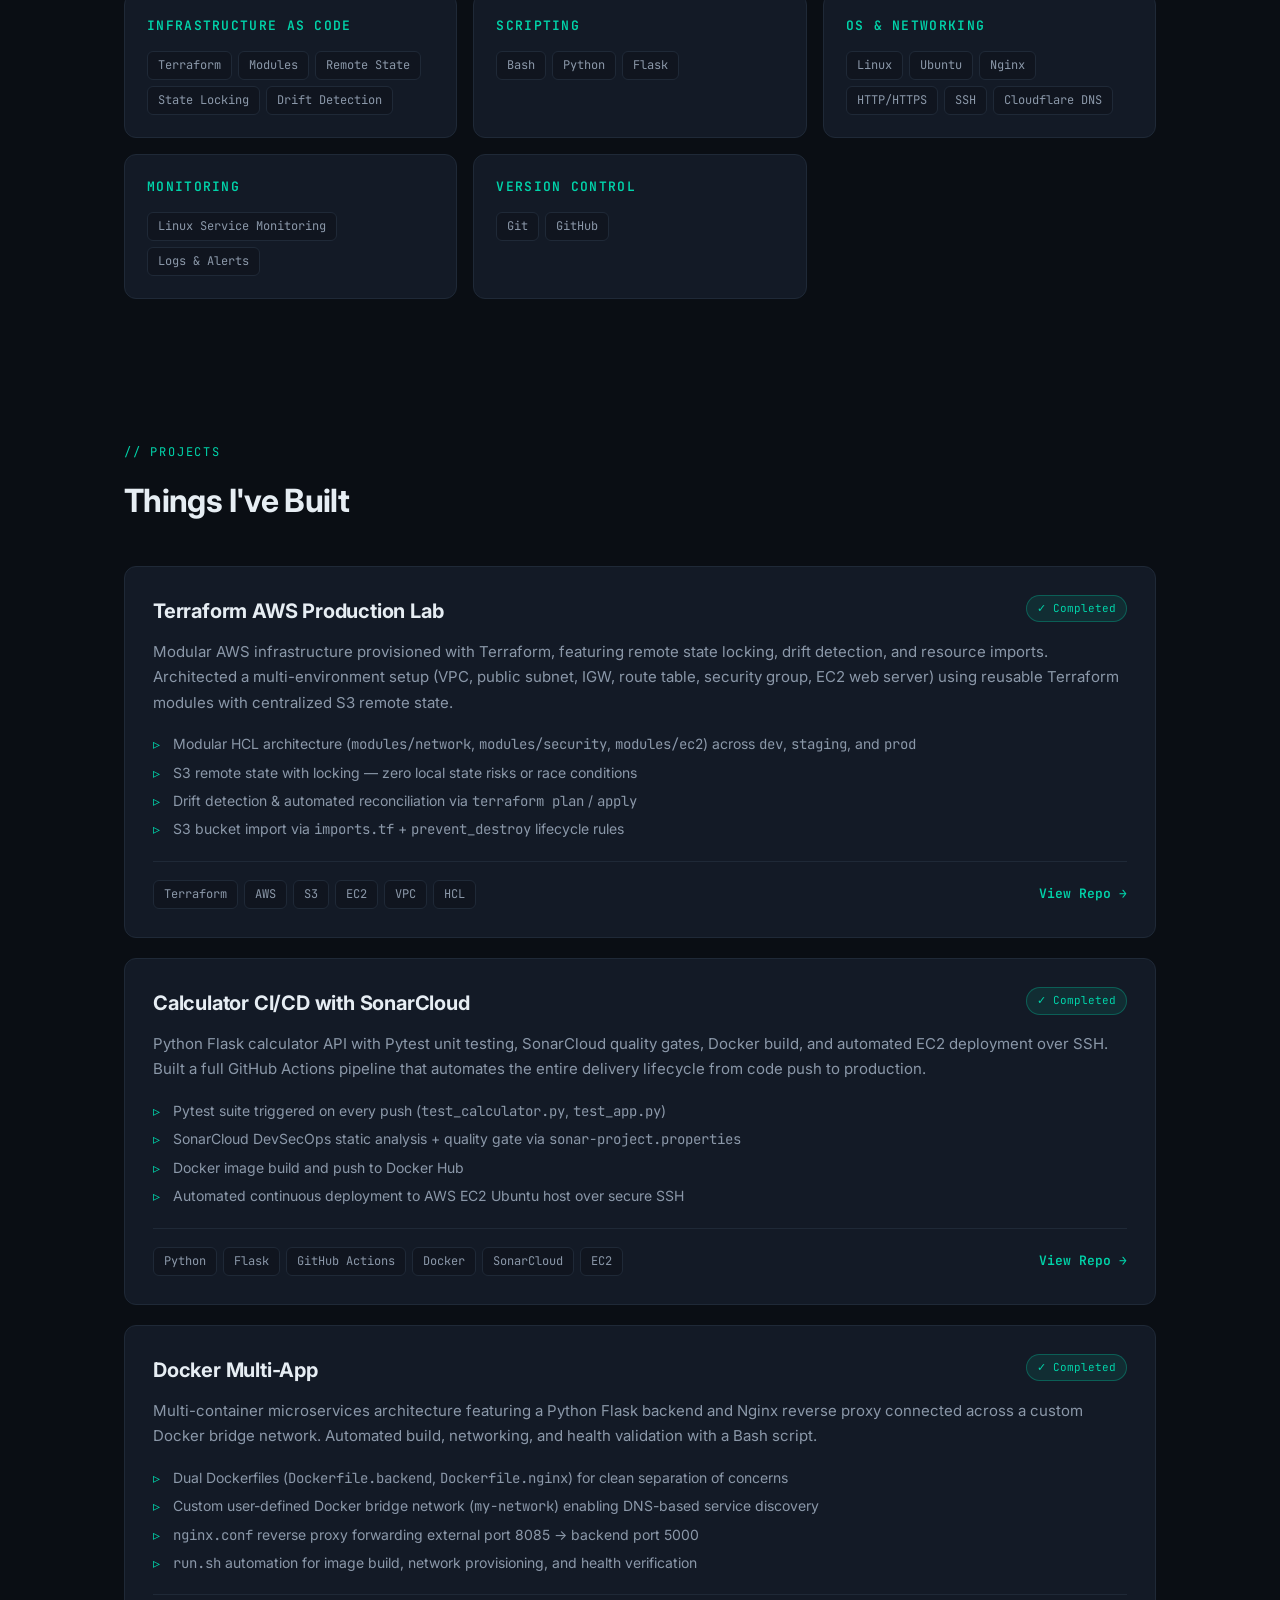
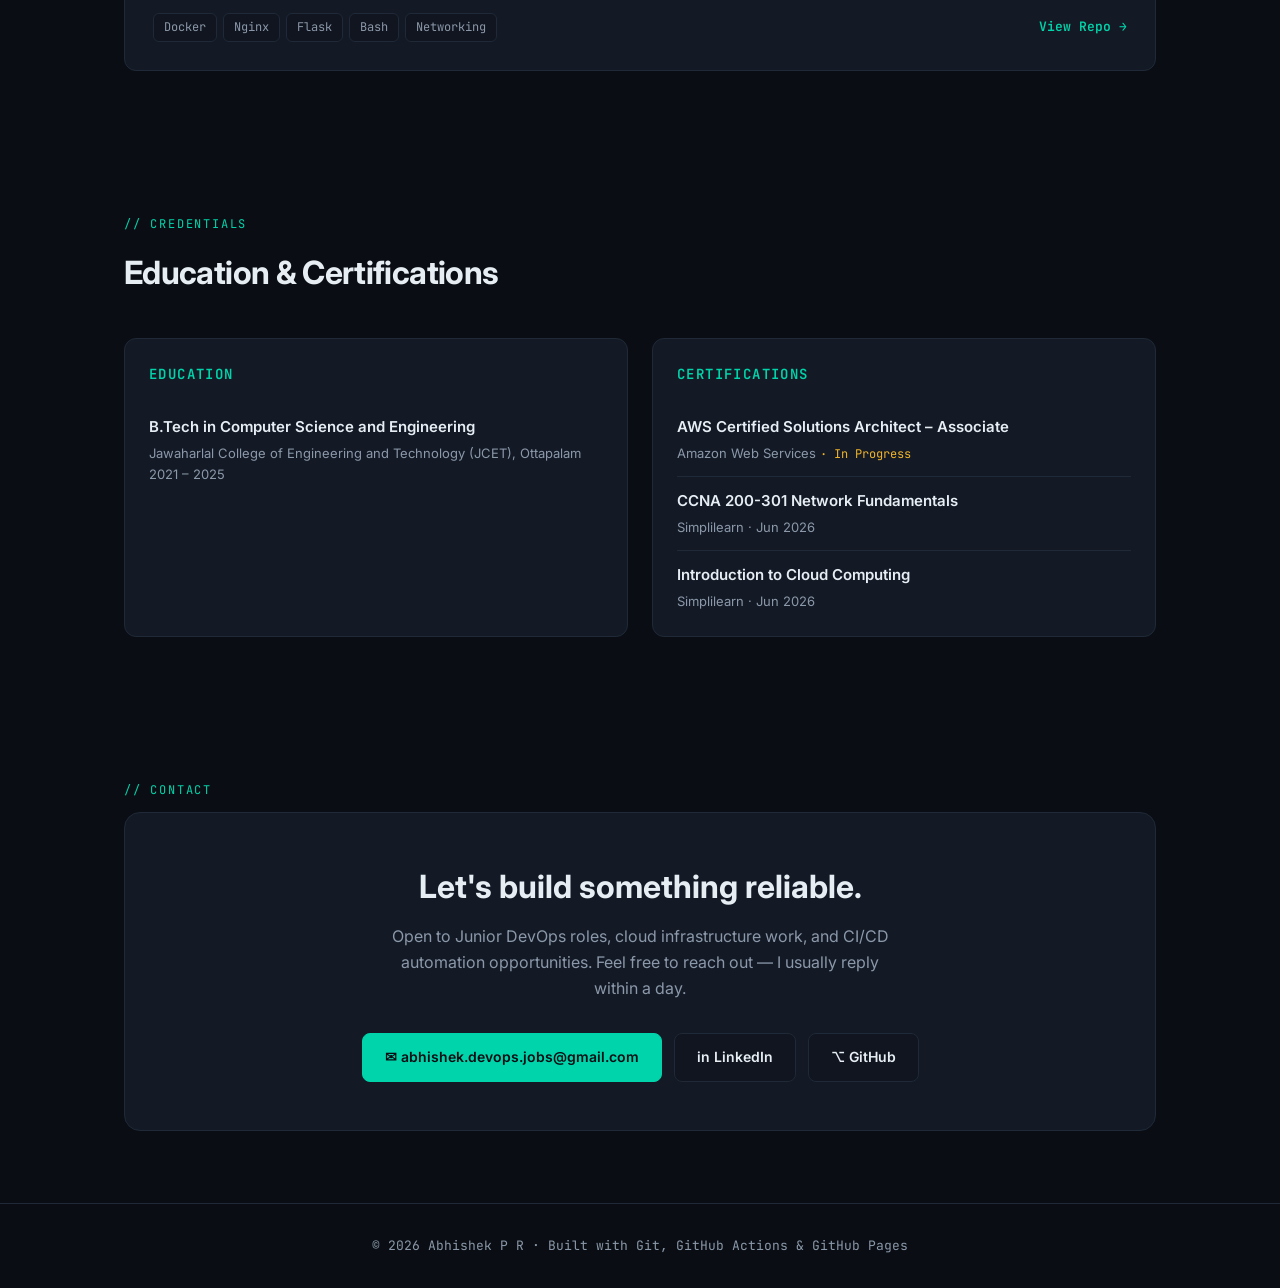
==== commit 3d383eb3: "content: trim Currently strip to focus on SAA-C03 prep" ====
--- a/index.html
+++ b/index.html
@@ -68,7 +68,7 @@
         </div>
         <div class="status-strip">
           <span class="status-dot"></span>
-          <span><strong>Currently:</strong> Preparing for AWS SAA-C03 · Writing a Terraform module for ECS Fargate · Reading The Phoenix Project</span>
+          <span><strong>Currently:</strong> Preparing for AWS SAA-C03</span>
         </div>
       </div>
     </div>
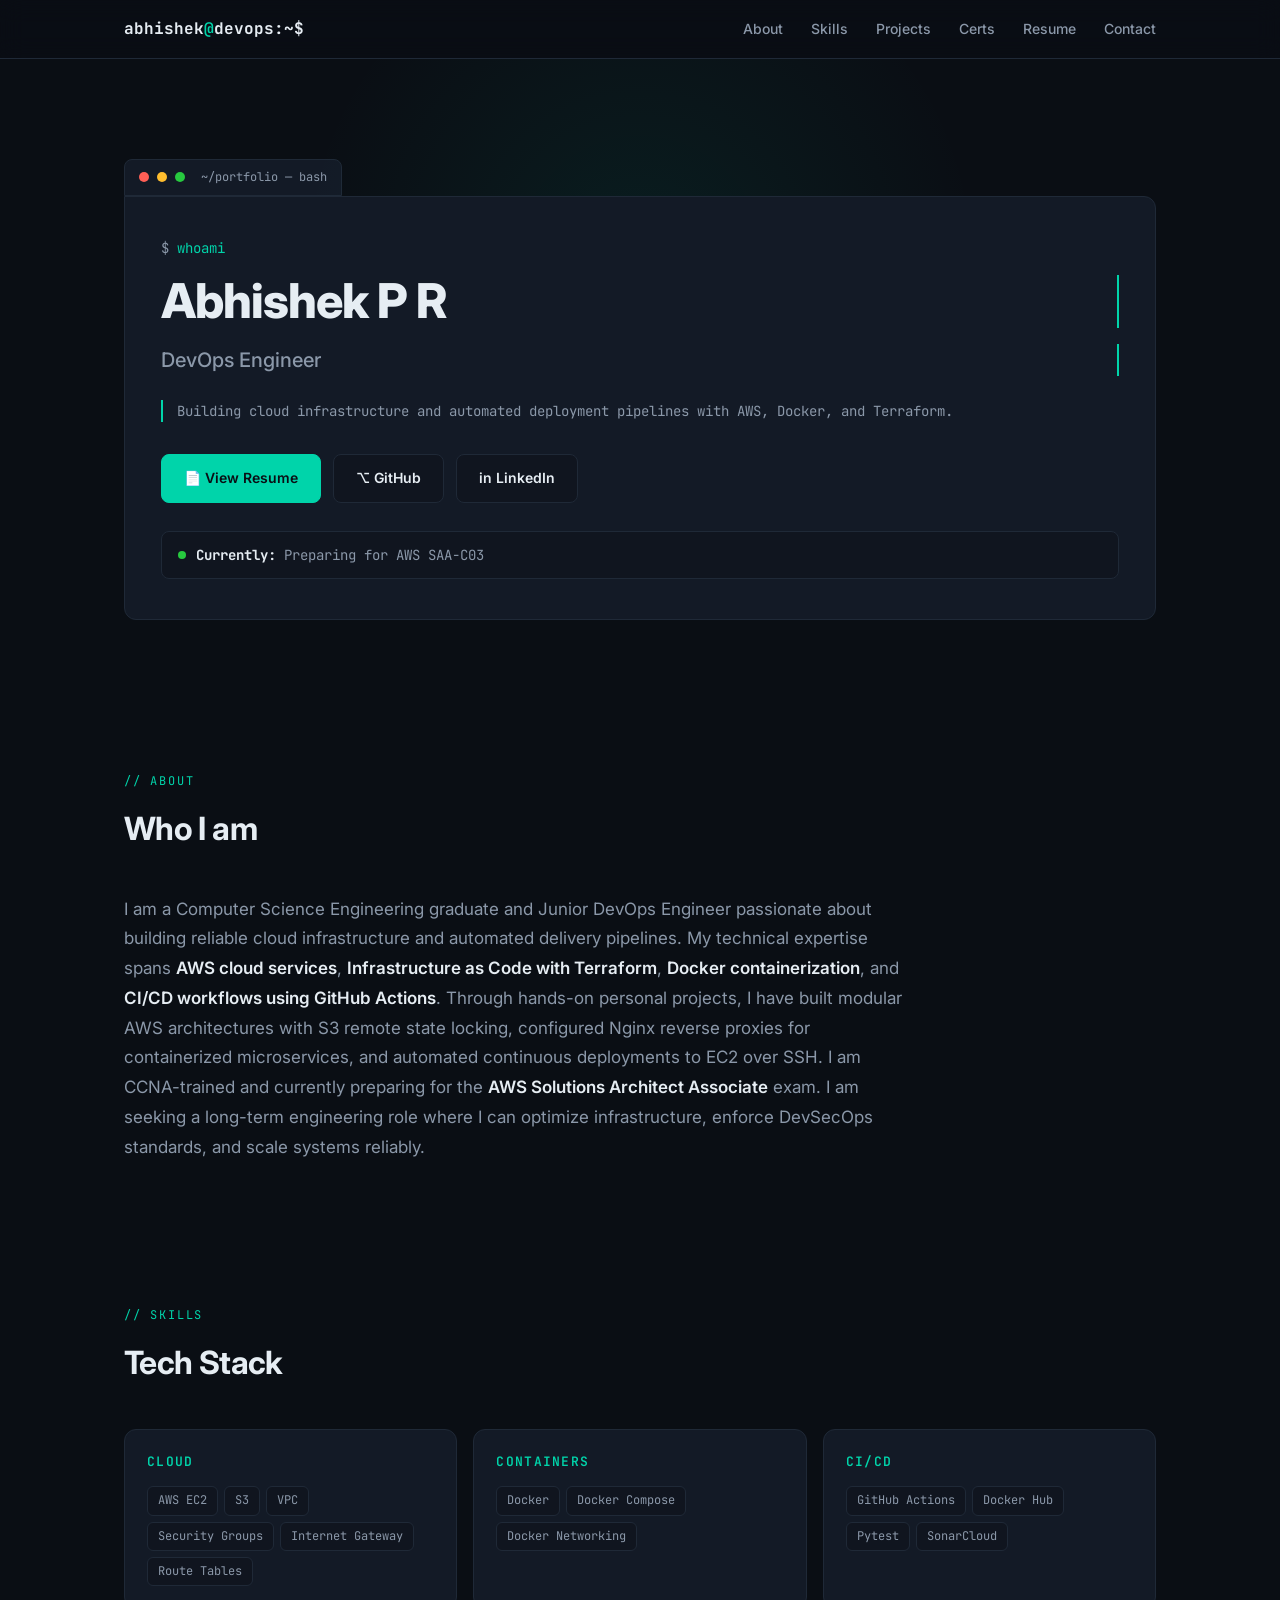
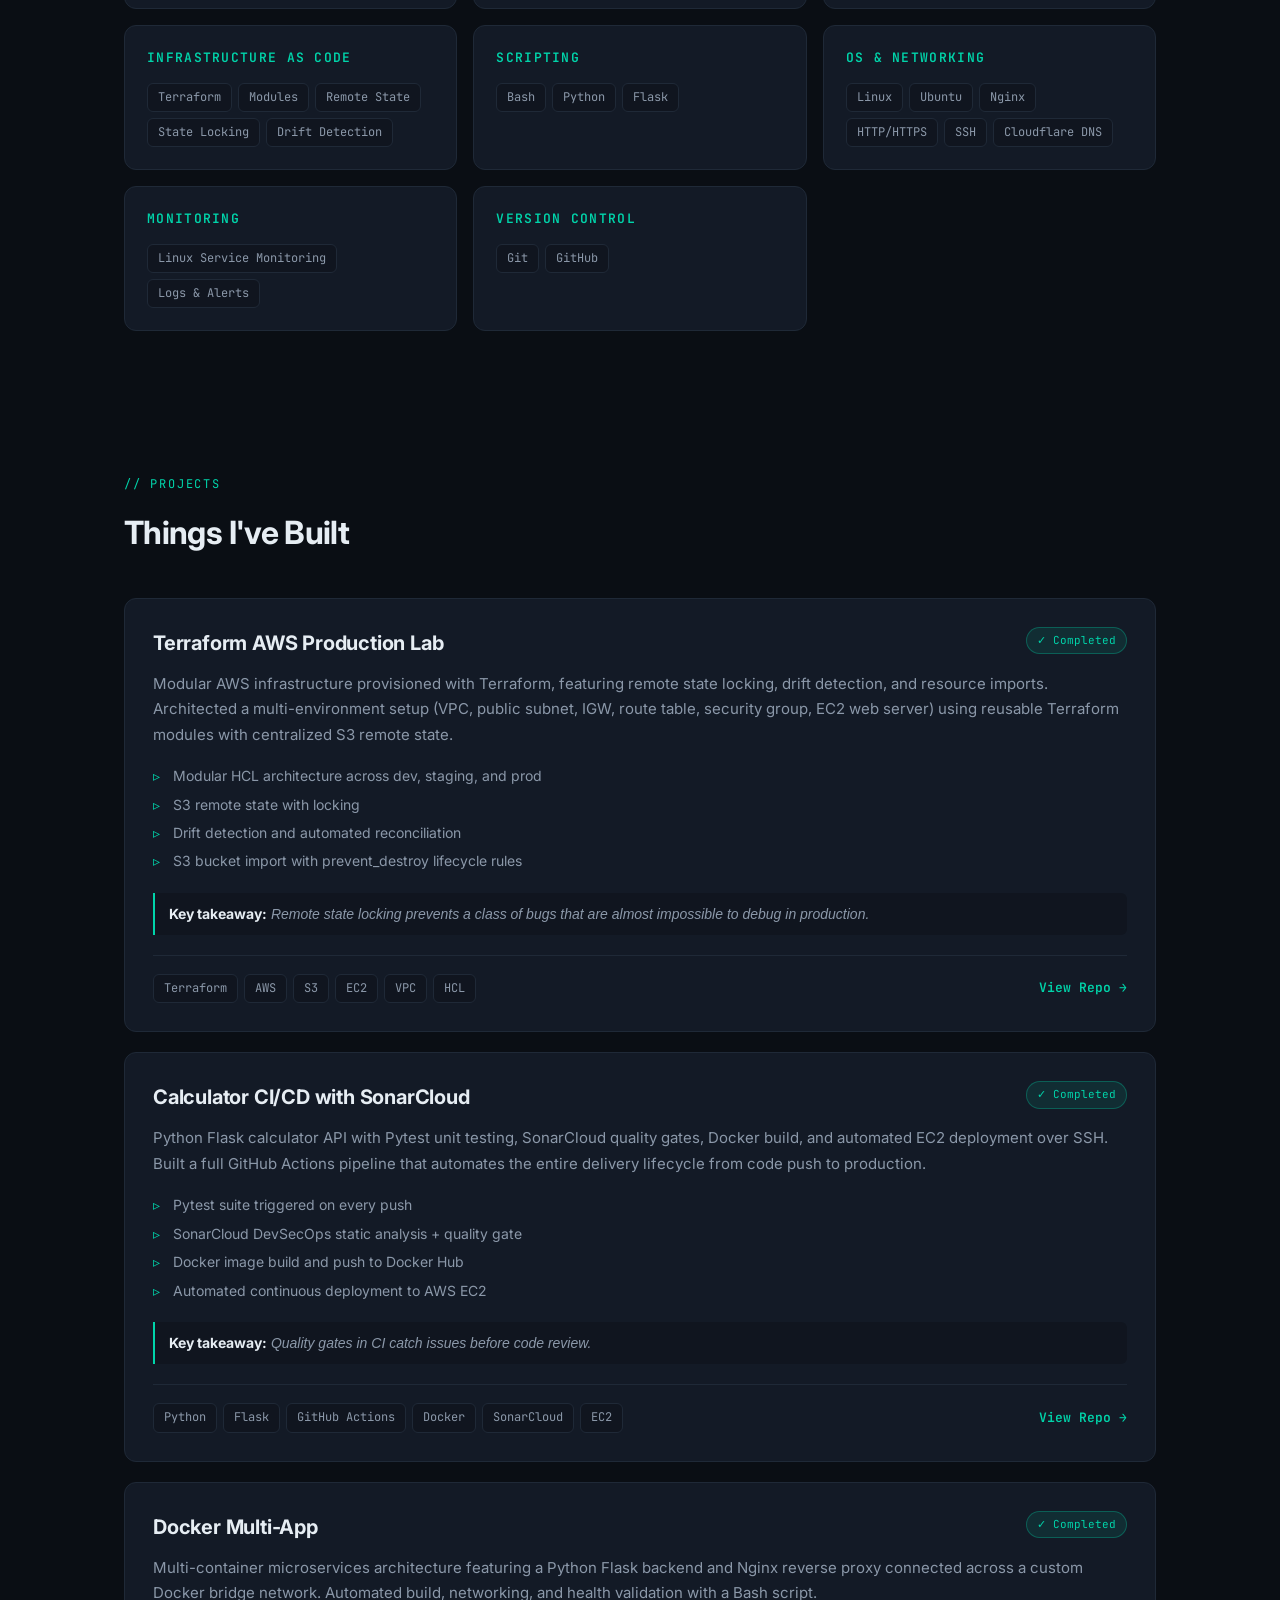
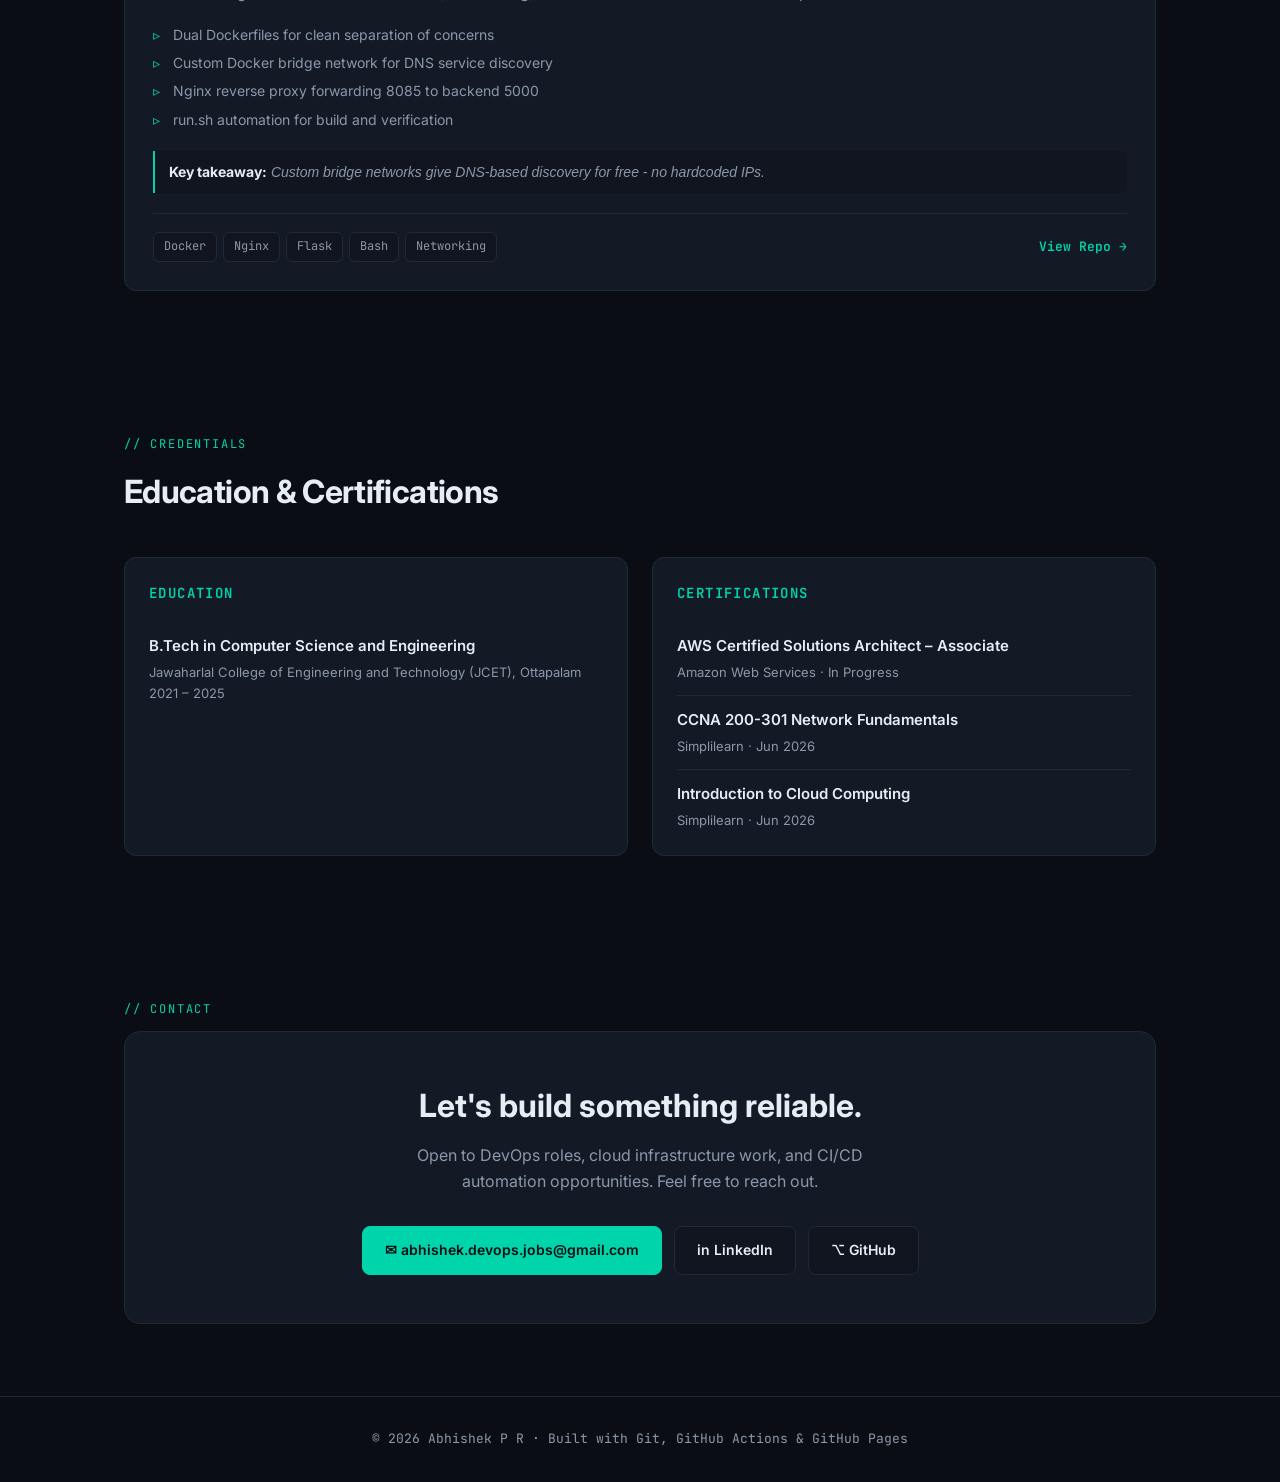
==== commit b68fbbb9: "refactor: extract content to JSON + add EXPLAINED.md (local notes)" ====
--- a/index.html
+++ b/index.html
@@ -3,36 +3,28 @@
 <head>
   <meta charset="UTF-8" />
   <meta name="viewport" content="width=device-width, initial-scale=1.0" />
+  <title>Abhishek P R | DevOps Engineer (Fresher)</title>
+  <meta name="description" content="Portfolio of Abhishek P R — DevOps Engineer specializing in AWS, Terraform, Docker, GitHub Actions, and Linux infrastructure automation." />
+  <meta name="keywords" content="DevOps Engineer, AWS, Terraform, Docker, GitHub Actions, Linux, CI/CD" />
+  <meta name="author" content="Abhishek P R" />
+  <meta name="theme-color" content="#0a0e14" />
 
-  <!-- SEO -->
-  <title>Abhishek P R | Junior DevOps Engineer Portfolio</title>
-  <meta name="description" content="Portfolio of Abhishek P R, Junior DevOps Engineer specializing in AWS, Terraform, Docker, GitHub Actions, and Linux infrastructure automation." />
-  <meta name="keywords" content="DevOps Engineer, AWS, Terraform, Docker, GitHub Actions, Linux, CI/CD, Abhishek P R" />
-  <meta name="author" content="Abhishek P R" />
-
-  <!-- Open Graph -->
-  <meta property="og:title" content="Abhishek P R | Junior DevOps Engineer & Cloud Portfolio" />
-  <meta property="og:description" content="Explore cloud projects, IaC architectures, containerized microservices, and CI/CD pipelines built by Abhishek P R." />
+  <meta property="og:title" content="Abhishek P R | DevOps Engineer" />
+  <meta property="og:description" content="Cloud infrastructure, IaC, containerized microservices, and CI/CD pipelines." />
   <meta property="og:type" content="website" />
   <meta property="og:url" content="https://abhishek-lab.store" />
+  <meta property="og:image" content="https://abhishek-lab.store/og-image.png" />
 
-  <!-- Favicon -->
   <link rel="icon" href="data:image/svg+xml,<svg xmlns=%22http://www.w3.org/2000/svg%22 viewBox=%220 0 100 100%22><text y=%22.9em%22 font-size=%2290%22>⚙️</text></svg>" />
-
-  <!-- Fonts -->
   <link rel="preconnect" href="https://fonts.googleapis.com" />
   <link rel="preconnect" href="https://fonts.gstatic.com" crossorigin />
   <link href="https://fonts.googleapis.com/css2?family=Inter:wght@400;500;600;700;800&family=JetBrains+Mono:wght@400;500;700&display=swap" rel="stylesheet" />
-
-  <!-- Styles -->
   <link rel="stylesheet" href="assets/css/style.css" />
 </head>
 <body>
 
-  <!-- SCROLL PROGRESS -->
   <div class="progress-bar" id="progressBar"></div>
 
-  <!-- NAV -->
   <nav>
     <div class="nav-inner">
       <div class="logo">abhishek<span>@</span>devops:~$</div>
@@ -47,7 +39,6 @@
     </div>
   </nav>
 
-  <!-- HERO -->
   <header class="hero">
     <div class="container">
       <div class="terminal-bar">
@@ -57,207 +48,47 @@
         <span style="margin-left: 8px;">~/portfolio — bash</span>
       </div>
       <div class="hero-content">
-        <div class="prompt typewriter" data-text="whoami"></div>
-        <h1 class="typewriter" data-text="Abhishek P R"></h1>
-        <p class="role-line typewriter" data-text="Junior DevOps Engineer · Cloud Infrastructure & Automation"></p>
-        <p class="tagline">Building cloud infrastructure and automated deployment pipelines with AWS, Docker, and Terraform.</p>
+        <div class="prompt">whoami</div>
+        <h1 id="heroName" class="typewriter" data-text="Abhishek P R">Abhishek P R</h1>
+        <p id="heroRole" class="role-line typewriter" data-text="DevOps Engineer (Fresher)">DevOps Engineer (Fresher)</p>
+        <p id="heroTagline" class="tagline">Loading…</p>
         <div class="cta-group">
-          <a href="resume.html" class="btn primary">📄 View Resume</a>
-          <a href="https://github.com/abhishekpr-devops" class="btn" target="_blank" rel="noopener">⌥ GitHub</a>
-          <a href="https://linkedin.com/in/abhishek-pr-522409274" class="btn" target="_blank" rel="noopener">in LinkedIn</a>
+          <a id="ctaResume" href="resume.html" class="btn primary">📄 View Resume</a>
+          <a id="ctaGithub" href="#" class="btn" target="_blank" rel="noopener">⌥ GitHub</a>
+          <a id="ctaLinkedin" href="#" class="btn" target="_blank" rel="noopener">in LinkedIn</a>
         </div>
         <div class="status-strip">
           <span class="status-dot"></span>
-          <span><strong>Currently:</strong> Preparing for AWS SAA-C03</span>
+          <span><strong>Currently:</strong> <span id="currently">—</span></span>
         </div>
       </div>
     </div>
   </header>
 
-  <!-- ABOUT -->
   <section id="about">
     <div class="container">
       <div class="section-title">// about</div>
       <h2 class="section-heading">Who I am</h2>
-      <p class="about-text">
-        I am a Computer Science Engineering graduate and Junior DevOps Engineer passionate about building reliable cloud infrastructure and automated delivery pipelines. My technical expertise spans <strong>AWS cloud services</strong>, <strong>Infrastructure as Code with Terraform</strong>, <strong>Docker containerization</strong>, and <strong>CI/CD workflows using GitHub Actions</strong>. Through hands-on personal projects, I have built modular AWS architectures with S3 remote state locking, configured Nginx reverse proxies for containerized microservices, and automated continuous deployments to EC2 over SSH. I am CCNA-trained and currently preparing for the <strong>AWS Solutions Architect Associate</strong> exam. I am seeking a long-term engineering role where I can optimize infrastructure, enforce DevSecOps standards, and scale systems reliably.
-      </p>
+      <p class="about-text" id="aboutText">Loading…</p>
     </div>
   </section>
 
-  <!-- SKILLS -->
   <section id="skills">
     <div class="container">
       <div class="section-title">// skills</div>
       <h2 class="section-heading">Tech Stack</h2>
-      <div class="skills-grid">
-        <div class="skill-card">
-          <h3>Cloud</h3>
-          <div class="skill-tags">
-            <span class="tag">AWS EC2</span>
-            <span class="tag">S3</span>
-            <span class="tag">VPC</span>
-            <span class="tag">Security Groups</span>
-            <span class="tag">Internet Gateway</span>
-            <span class="tag">Route Tables</span>
-          </div>
-        </div>
-        <div class="skill-card">
-          <h3>Containers</h3>
-          <div class="skill-tags">
-            <span class="tag">Docker</span>
-            <span class="tag">Docker Compose</span>
-            <span class="tag">Docker Networking</span>
-          </div>
-        </div>
-        <div class="skill-card">
-          <h3>CI/CD</h3>
-          <div class="skill-tags">
-            <span class="tag">GitHub Actions</span>
-            <span class="tag">Docker Hub</span>
-            <span class="tag">Pytest</span>
-            <span class="tag">SonarCloud</span>
-          </div>
-        </div>
-        <div class="skill-card">
-          <h3>Infrastructure as Code</h3>
-          <div class="skill-tags">
-            <span class="tag">Terraform</span>
-            <span class="tag">Modules</span>
-            <span class="tag">Remote State</span>
-            <span class="tag">State Locking</span>
-            <span class="tag">Drift Detection</span>
-          </div>
-        </div>
-        <div class="skill-card">
-          <h3>Scripting</h3>
-          <div class="skill-tags">
-            <span class="tag">Bash</span>
-            <span class="tag">Python</span>
-            <span class="tag">Flask</span>
-          </div>
-        </div>
-        <div class="skill-card">
-          <h3>OS & Networking</h3>
-          <div class="skill-tags">
-            <span class="tag">Linux</span>
-            <span class="tag">Ubuntu</span>
-            <span class="tag">Nginx</span>
-            <span class="tag">HTTP/HTTPS</span>
-            <span class="tag">SSH</span>
-            <span class="tag">Cloudflare DNS</span>
-          </div>
-        </div>
-        <div class="skill-card">
-          <h3>Monitoring</h3>
-          <div class="skill-tags">
-            <span class="tag">Linux Service Monitoring</span>
-            <span class="tag">Logs & Alerts</span>
-          </div>
-        </div>
-        <div class="skill-card">
-          <h3>Version Control</h3>
-          <div class="skill-tags">
-            <span class="tag">Git</span>
-            <span class="tag">GitHub</span>
-          </div>
-        </div>
-      </div>
+      <div class="skills-grid" id="skillsGrid"></div>
     </div>
   </section>
 
-  <!-- PROJECTS -->
   <section id="projects">
     <div class="container">
       <div class="section-title">// projects</div>
       <h2 class="section-heading">Things I've Built</h2>
-      <div class="projects">
-
-        <article class="project-card">
-          <div class="project-head">
-            <h3 class="project-title">Terraform AWS Production Lab</h3>
-            <span class="project-status">✓ Completed</span>
-          </div>
-          <p class="project-desc">
-            Modular AWS infrastructure provisioned with Terraform, featuring remote state locking, drift detection, and resource imports. Architected a multi-environment setup (VPC, public subnet, IGW, route table, security group, EC2 web server) using reusable Terraform modules with centralized S3 remote state.
-          </p>
-          <ul class="project-features">
-            <li>Modular HCL architecture (<code>modules/network</code>, <code>modules/security</code>, <code>modules/ec2</code>) across <code>dev</code>, <code>staging</code>, and <code>prod</code></li>
-            <li>S3 remote state with locking — zero local state risks or race conditions</li>
-            <li>Drift detection &amp; automated reconciliation via <code>terraform plan</code> / <code>apply</code></li>
-            <li>S3 bucket import via <code>imports.tf</code> + <code>prevent_destroy</code> lifecycle rules</li>
-          </ul>
-          <div class="project-footer">
-            <div class="stack-tags">
-              <span class="tag">Terraform</span>
-              <span class="tag">AWS</span>
-              <span class="tag">S3</span>
-              <span class="tag">EC2</span>
-              <span class="tag">VPC</span>
-              <span class="tag">HCL</span>
-            </div>
-            <a class="project-link" href="https://github.com/abhishekpr-devops/terraform-aws-production-lab" target="_blank" rel="noopener">View Repo →</a>
-          </div>
-        </article>
-
-        <article class="project-card">
-          <div class="project-head">
-            <h3 class="project-title">Calculator CI/CD with SonarCloud</h3>
-            <span class="project-status">✓ Completed</span>
-          </div>
-          <p class="project-desc">
-            Python Flask calculator API with Pytest unit testing, SonarCloud quality gates, Docker build, and automated EC2 deployment over SSH. Built a full GitHub Actions pipeline that automates the entire delivery lifecycle from code push to production.
-          </p>
-          <ul class="project-features">
-            <li>Pytest suite triggered on every push (<code>test_calculator.py</code>, <code>test_app.py</code>)</li>
-            <li>SonarCloud DevSecOps static analysis + quality gate via <code>sonar-project.properties</code></li>
-            <li>Docker image build and push to Docker Hub</li>
-            <li>Automated continuous deployment to AWS EC2 Ubuntu host over secure SSH</li>
-          </ul>
-          <div class="project-footer">
-            <div class="stack-tags">
-              <span class="tag">Python</span>
-              <span class="tag">Flask</span>
-              <span class="tag">GitHub Actions</span>
-              <span class="tag">Docker</span>
-              <span class="tag">SonarCloud</span>
-              <span class="tag">EC2</span>
-            </div>
-            <a class="project-link" href="https://github.com/abhishekpr-devops/calculator-cicd-sonarqube" target="_blank" rel="noopener">View Repo →</a>
-          </div>
-        </article>
-
-        <article class="project-card">
-          <div class="project-head">
-            <h3 class="project-title">Docker Multi-App</h3>
-            <span class="project-status">✓ Completed</span>
-          </div>
-          <p class="project-desc">
-            Multi-container microservices architecture featuring a Python Flask backend and Nginx reverse proxy connected across a custom Docker bridge network. Automated build, networking, and health validation with a Bash script.
-          </p>
-          <ul class="project-features">
-            <li>Dual Dockerfiles (<code>Dockerfile.backend</code>, <code>Dockerfile.nginx</code>) for clean separation of concerns</li>
-            <li>Custom user-defined Docker bridge network (<code>my-network</code>) enabling DNS-based service discovery</li>
-            <li><code>nginx.conf</code> reverse proxy forwarding external port 8085 → backend port 5000</li>
-            <li><code>run.sh</code> automation for image build, network provisioning, and health verification</li>
-          </ul>
-          <div class="project-footer">
-            <div class="stack-tags">
-              <span class="tag">Docker</span>
-              <span class="tag">Nginx</span>
-              <span class="tag">Flask</span>
-              <span class="tag">Bash</span>
-              <span class="tag">Networking</span>
-            </div>
-            <a class="project-link" href="https://github.com/abhishekpr-devops/docker-multi-app" target="_blank" rel="noopener">View Repo →</a>
-          </div>
-        </article>
-
-      </div>
+      <div class="projects" id="projectsList"></div>
     </div>
   </section>
 
-  <!-- CERTS & EDUCATION -->
   <section id="certs">
     <div class="container">
       <div class="section-title">// credentials</div>
@@ -265,58 +96,41 @@
       <div class="two-col">
         <div class="info-block">
           <h3>Education</h3>
-          <div class="info-item">
-            <div class="title">B.Tech in Computer Science and Engineering</div>
-            <div class="meta">Jawaharlal College of Engineering and Technology (JCET), Ottapalam<br>2021 – 2025</div>
-          </div>
+          <div id="educationList"></div>
         </div>
         <div class="info-block">
           <h3>Certifications</h3>
-          <div class="info-item">
-            <div class="title">AWS Certified Solutions Architect – Associate</div>
-            <div class="meta">Amazon Web Services <span class="accent">· In Progress</span></div>
-          </div>
-          <div class="info-item">
-            <div class="title">CCNA 200-301 Network Fundamentals</div>
-            <div class="meta">Simplilearn · Jun 2026</div>
-          </div>
-          <div class="info-item">
-            <div class="title">Introduction to Cloud Computing</div>
-            <div class="meta">Simplilearn · Jun 2026</div>
-          </div>
+          <div id="certsList"></div>
         </div>
       </div>
     </div>
   </section>
 
-  <!-- CONTACT -->
   <section id="contact">
     <div class="container">
       <div class="section-title">// contact</div>
       <div class="contact-wrap">
-        <h2>Let's build something reliable.</h2>
-        <p>Open to Junior DevOps roles, cloud infrastructure work, and CI/CD automation opportunities. Feel free to reach out — I usually reply within a day.</p>
+        <h2 id="contactHeading">Loading…</h2>
+        <p id="contactMessage"></p>
         <div class="contact-links">
-          <a href="mailto:abhishek.devops.jobs@gmail.com" class="btn primary">✉ abhishek.devops.jobs@gmail.com</a>
-          <a href="https://linkedin.com/in/abhishek-pr-522409274" class="btn" target="_blank" rel="noopener">in LinkedIn</a>
-          <a href="https://github.com/abhishekpr-devops" class="btn" target="_blank" rel="noopener">⌥ GitHub</a>
+          <a id="contactEmail" href="#" class="btn primary">✉</a>
+          <a id="contactLinkedin" href="#" class="btn" target="_blank" rel="noopener">in LinkedIn</a>
+          <a id="contactGithub" href="#" class="btn" target="_blank" rel="noopener">⌥ GitHub</a>
         </div>
       </div>
     </div>
   </section>
 
-  <!-- FOOTER -->
   <footer>
     <div class="container">
-      <p>© 2026 Abhishek P R · Built with Git, GitHub Actions & GitHub Pages</p>
+      <p>© <span id="year"></span> Abhishek P R · Built with Git, GitHub Actions & GitHub Pages</p>
     </div>
   </footer>
 
-  <!-- BACK TO TOP -->
   <button class="back-top" id="backTop" aria-label="Back to top">↑</button>
 
+  <script src="assets/js/render.js"></script>
   <script>
-    // Scroll progress + back-to-top + active nav
     const bar = document.getElementById('progressBar');
     const bt = document.getElementById('backTop');
     const navLinks = document.querySelectorAll('.nav-links a');
@@ -325,90 +139,39 @@
     function onScroll() {
       const h = document.documentElement;
       const scrollable = h.scrollHeight - h.clientHeight;
-      const pct = scrollable > 0 ? (h.scrollTop / scrollable) * 100 : 0;
-      bar.style.width = pct + '%';
-
+      bar.style.width = (scrollable > 0 ? (h.scrollTop / scrollable) * 100 : 0) + '%';
       bt.classList.toggle('show', h.scrollTop > 400);
-
       let current = '';
-      sections.forEach(s => {
-        if (window.scrollY >= s.offsetTop - 120) current = s.id;
-      });
-      navLinks.forEach(a => {
-        a.classList.toggle('active', a.getAttribute('href') === '#' + current);
-      });
+      sections.forEach(s => { if (window.scrollY >= s.offsetTop - 120) current = s.id; });
+      navLinks.forEach(a => a.classList.toggle('active', a.getAttribute('href') === '#' + current));
     }
-
     window.addEventListener('scroll', onScroll, { passive: true });
     window.addEventListener('load', onScroll);
+    bt.addEventListener('click', () => window.scrollTo({ top: 0, behavior: 'smooth' }));
 
-    bt.addEventListener('click', () => {
-      window.scrollTo({ top: 0, behavior: 'smooth' });
+    if ('scrollRestoration' in history) history.scrollRestoration = 'manual';
+    window.addEventListener('load', () => { if (!window.location.hash) window.scrollTo(0, 0); });
+
+    window.addEventListener('content-ready', () => {
+      document.body.classList.add('loaded');
+      const reduced = window.matchMedia('(prefers-reduced-motion: reduce)').matches;
+      if (reduced || window.location.hash) return;
+      const nodes = document.querySelectorAll('.typewriter[data-text]');
+      let idx = 0;
+      function next() {
+        if (idx >= nodes.length) return;
+        const n = nodes[idx++];
+        const text = n.dataset.text;
+        const original = n.innerHTML;
+        n.textContent = '';
+        let i = 0;
+        (function step() {
+          if (i < text.length) { n.textContent += text[i++]; setTimeout(step, 60); }
+          else { n.innerHTML = original; setTimeout(next, 200); }
+        })();
+      }
+      next();
     });
-
-    if ('scrollRestoration' in history) {
-      history.scrollRestoration = 'manual';
-    }
-    window.addEventListener('load', () => {
-      if (!window.location.hash) window.scrollTo(0, 0);
-    });
-
-    // ----- Typewriter effect -----
-    const prefersReducedMotion = window.matchMedia('(prefers-reduced-motion: reduce)').matches;
-    const roleLine = document.querySelector('.role-line');
-    const roleOriginalHtml = roleLine ? roleLine.innerHTML : '';
-
-    function typeWriter(el, text, speed) {
-      speed = speed || 200;
-      return new Promise(resolve => {
-        el.textContent = '';
-        el.classList.add('typewriter');
-        let i = 0;
-        function tick() {
-          if (i < text.length) {
-            el.textContent += text.charAt(i);
-            i++;
-            setTimeout(tick, speed);
-          } else {
-            el.classList.add('done');
-            resolve();
-          }
-        }
-        tick();
-      });
-    }
-
-    async function runTypewriter() {
-      const promptEl = document.querySelector('.prompt.typewriter');
-      const h1El = document.querySelector('h1.typewriter');
-      const roleEl = document.querySelector('.role-line.typewriter');
-
-      if (!promptEl || !h1El || !roleEl) return;
-
-      const promptText = promptEl.getAttribute('data-text') || '';
-      const h1Text = h1El.getAttribute('data-text') || '';
-      const roleText = roleEl.getAttribute('data-text') || '';
-
-      await typeWriter(promptEl, promptText, 200);
-      await typeWriter(h1El, h1Text, 200);
-      await typeWriter(roleEl, roleText, 200);
-      roleEl.innerHTML = roleOriginalHtml;
-      roleEl.classList.add('done');
-    }
-
-    if (!prefersReducedMotion && !window.location.hash) {
-      runTypewriter();
-    } else {
-      document.querySelectorAll('.typewriter').forEach(el => {
-        el.classList.add('done');
-        const text = el.getAttribute('data-text') || '';
-        if (el.classList.contains('role-line')) {
-          el.innerHTML = roleOriginalHtml || text;
-        } else {
-          el.textContent = text;
-        }
-      });
-    }
   </script>
 
 </body>
--- a/assets/css/style.css
+++ b/assets/css/style.css
@@ -497,3 +497,20 @@
   }
   .status-dot { animation: none; }
 }
+
+/* ---------- KEY TAKEAWAY ---------- */
+.project-lesson {
+  font-size: 14px;
+  color: var(--text-dim);
+  background: var(--bg-alt);
+  border-left: 2px solid var(--accent);
+  padding: 10px 14px;
+  border-radius: 0 6px 6px 0;
+  margin: 16px 0 20px;
+  font-style: italic;
+}
+.project-lesson strong { color: var(--text); font-style: normal; }
+
+/* ---------- LOADING FADE ---------- */
+body { opacity: 0; transition: opacity 0.3s; }
+body.loaded { opacity: 1; }
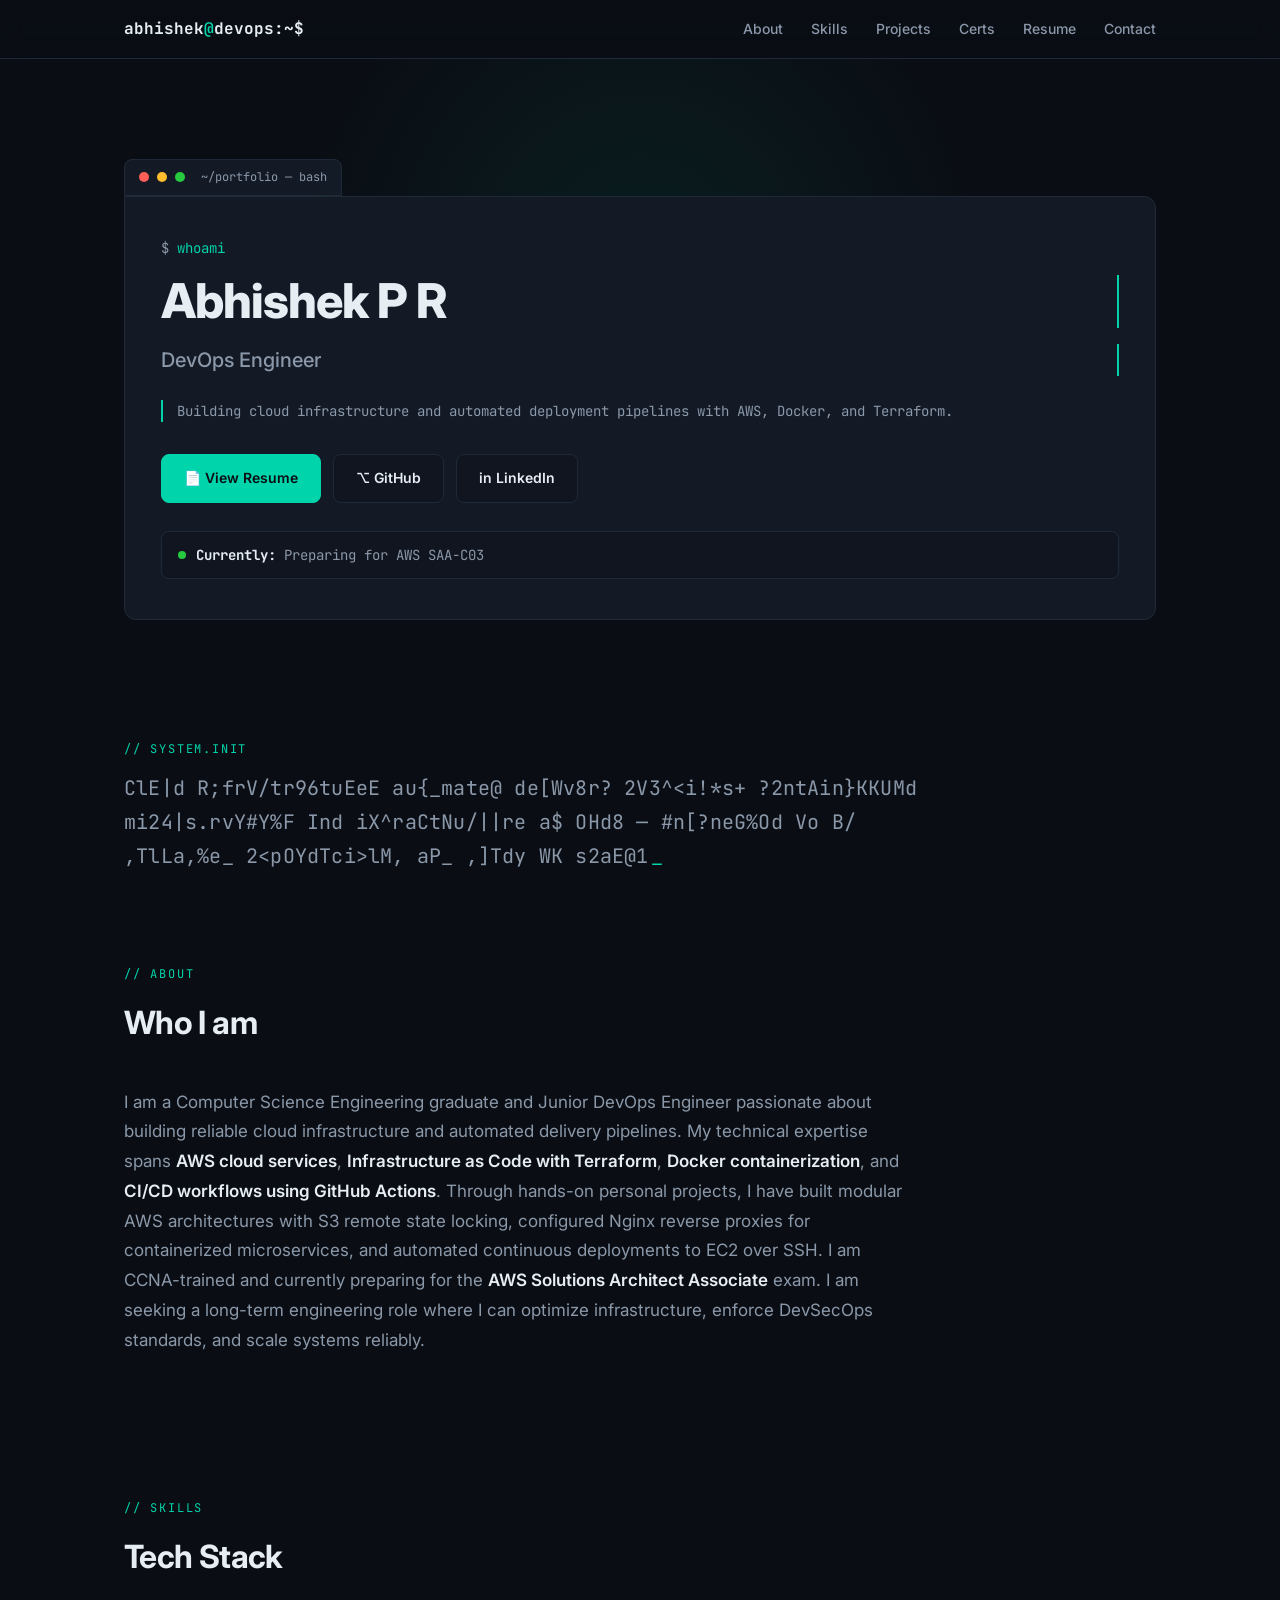
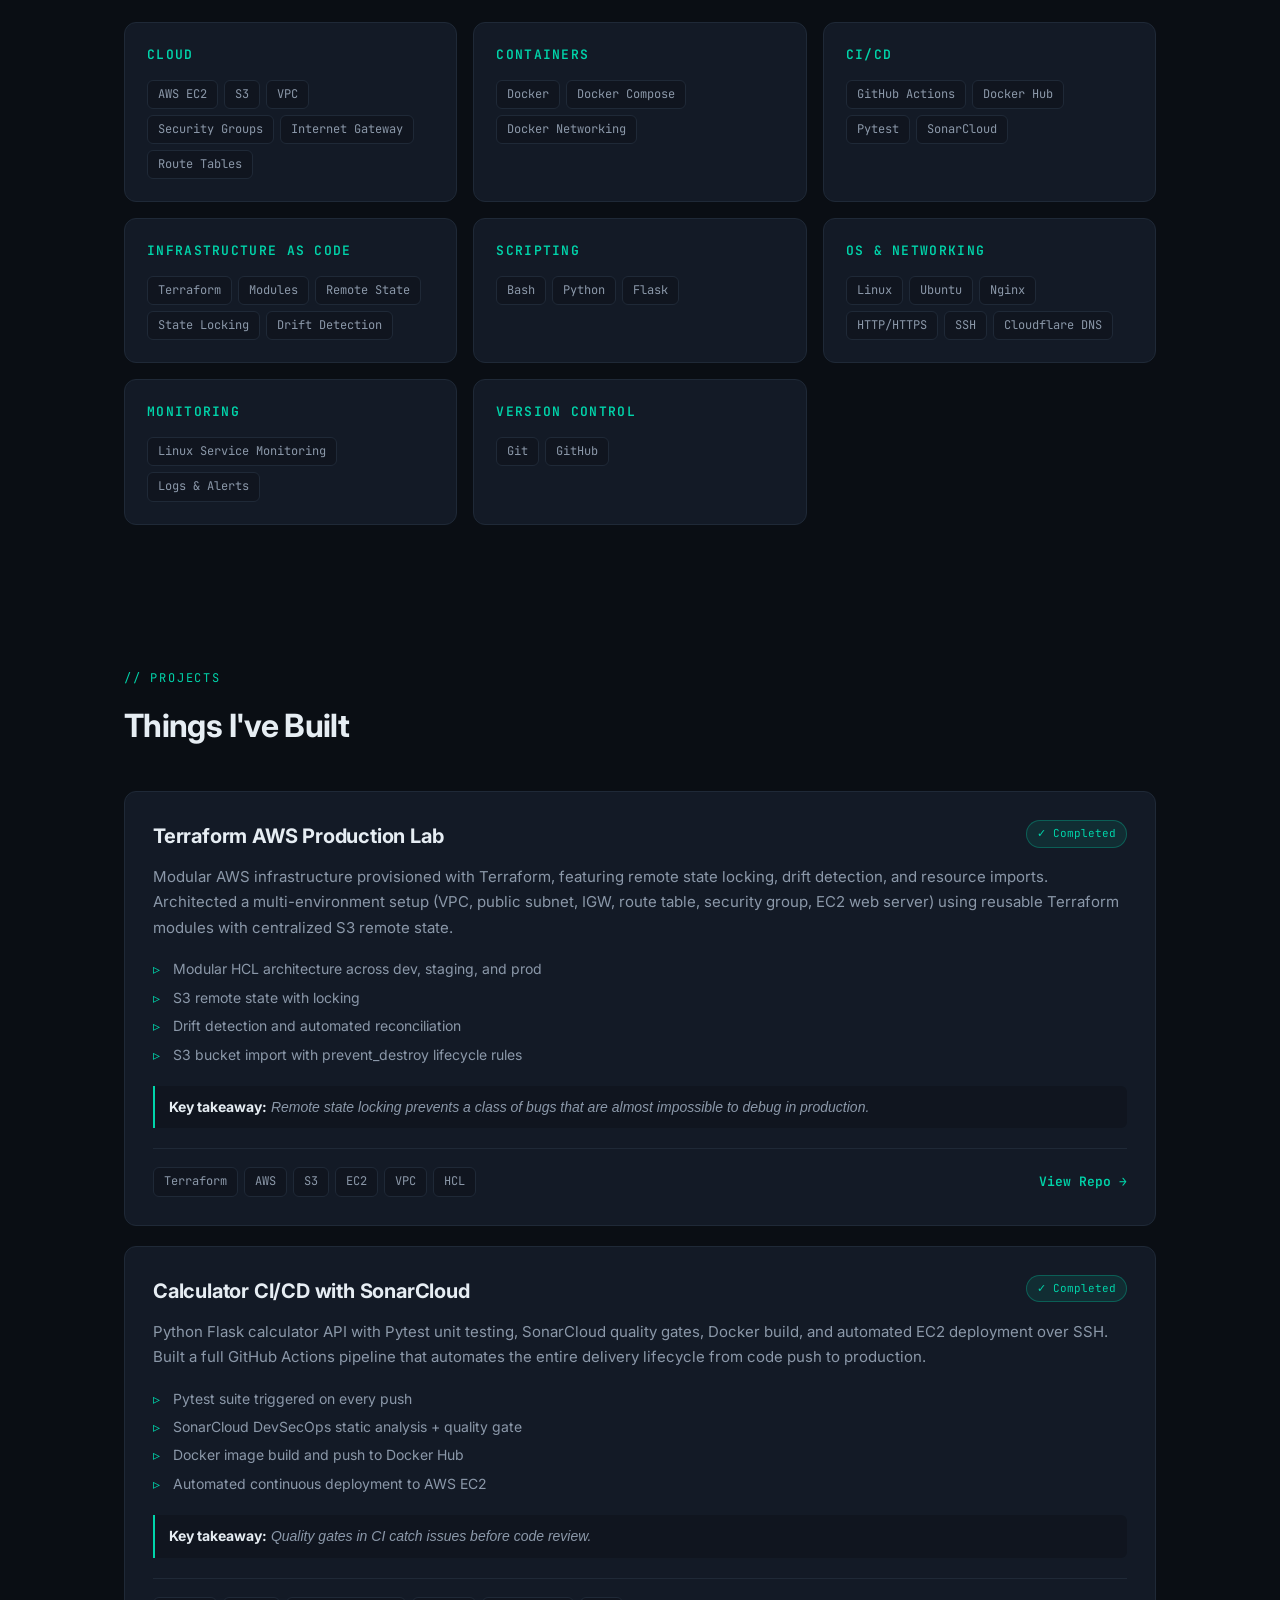
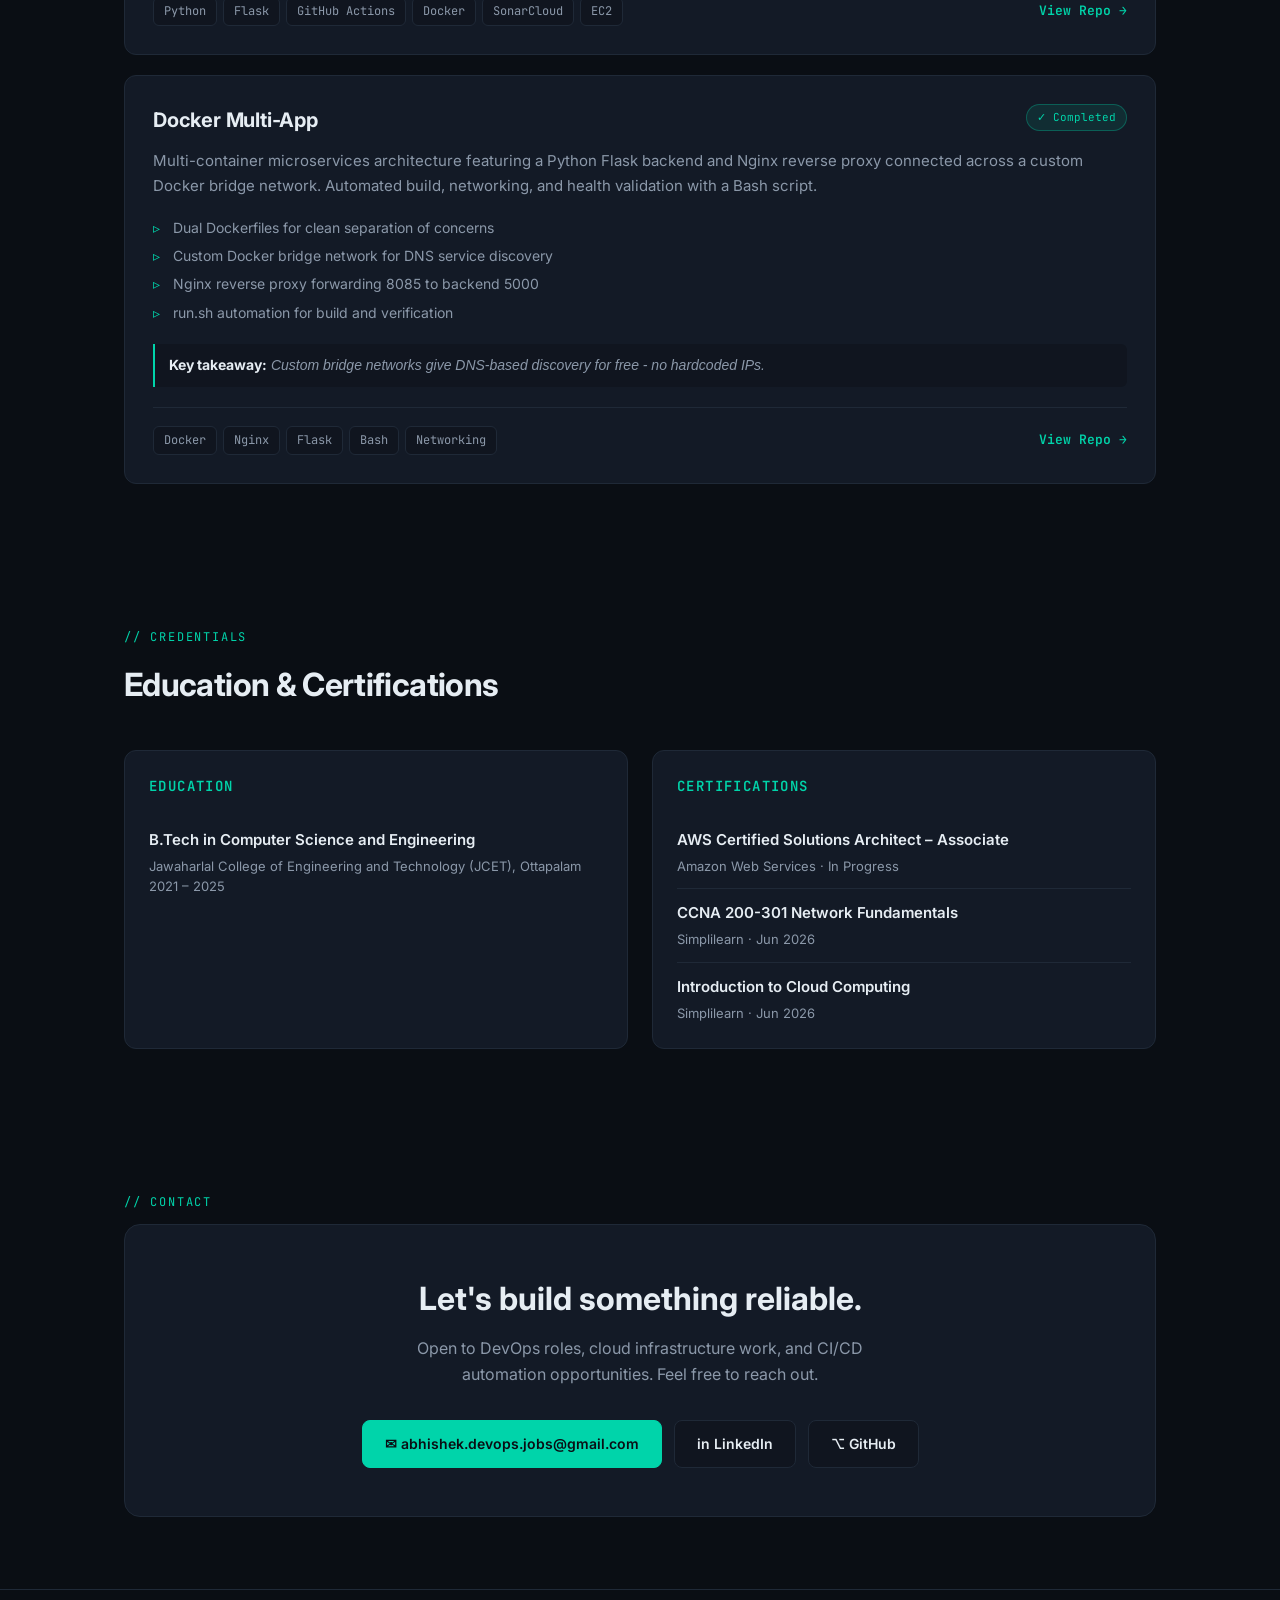
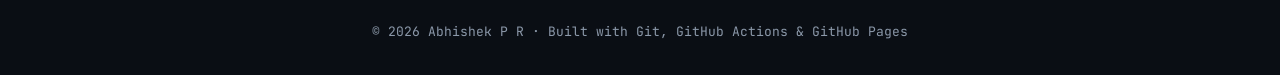
==== commit c8bd55ba: "feat: add scramble text intro effect with SEO-safe IntersectionObserver" ====
--- a/index.html
+++ b/index.html
@@ -65,6 +65,13 @@
     </div>
   </header>
 
+  <section id="intro" class="intro-section">
+    <div class="container">
+      <div class="section-title">// system.init</div>
+      <p id="scrambleParagraph" class="scramble-text" data-scramble="Loading…">Loading…</p>
+    </div>
+  </section>
+
   <section id="about">
     <div class="container">
       <div class="section-title">// about</div>
@@ -130,6 +137,7 @@
   <button class="back-top" id="backTop" aria-label="Back to top">↑</button>
 
   <script src="assets/js/render.js"></script>
+  <script src="assets/js/scramble.js"></script>
   <script>
     const bar = document.getElementById('progressBar');
     const bt = document.getElementById('backTop');
@@ -172,6 +180,30 @@
       }
       next();
     });
+
+    // Scramble intro text — only triggers when scrolled into view
+    window.addEventListener('content-ready', () => {
+      const el = document.getElementById('scrambleParagraph');
+      if (!el || !window.ScrambleText) return;
+
+      const observer = new IntersectionObserver((entries) => {
+        entries.forEach(entry => {
+          if (entry.isIntersecting) {
+            setTimeout(() => {
+              window.ScrambleText.scrambleText(el, {
+                duration: 3200,
+                scanners: 3,
+                tickMs: 28,
+                respectMotion: true,
+              });
+            }, 400);
+            observer.unobserve(el);
+          }
+        });
+      }, { threshold: 0.3 });
+
+      observer.observe(el);
+    });
   </script>
 
 </body>
--- a/assets/css/style.css
+++ b/assets/css/style.css
@@ -514,3 +514,38 @@
 /* ---------- LOADING FADE ---------- */
 body { opacity: 0; transition: opacity 0.3s; }
 body.loaded { opacity: 1; }
+
+/* ---------- SCRAMBLE INTRO ---------- */
+.intro-section {
+  padding: 40px 0 20px;
+}
+
+.scramble-text {
+  font-family: 'JetBrains Mono', monospace;
+  font-size: clamp(16px, 2vw, 20px);
+  line-height: 1.7;
+  color: var(--text-dim);
+  max-width: 800px;
+  letter-spacing: 0.01em;
+  font-variant-numeric: tabular-nums;
+  white-space: pre-wrap;
+  word-break: break-word;
+  min-height: 3em;
+  position: relative;
+}
+
+.scramble-text::after {
+  content: '_';
+  color: var(--accent);
+  animation: cursor-blink 1s steps(2) infinite;
+  margin-left: 2px;
+}
+
+@keyframes cursor-blink {
+  0%, 50% { opacity: 1; }
+  50.01%, 100% { opacity: 0; }
+}
+
+@media (prefers-reduced-motion: reduce) {
+  .scramble-text::after { animation: none; opacity: 0; }
+}
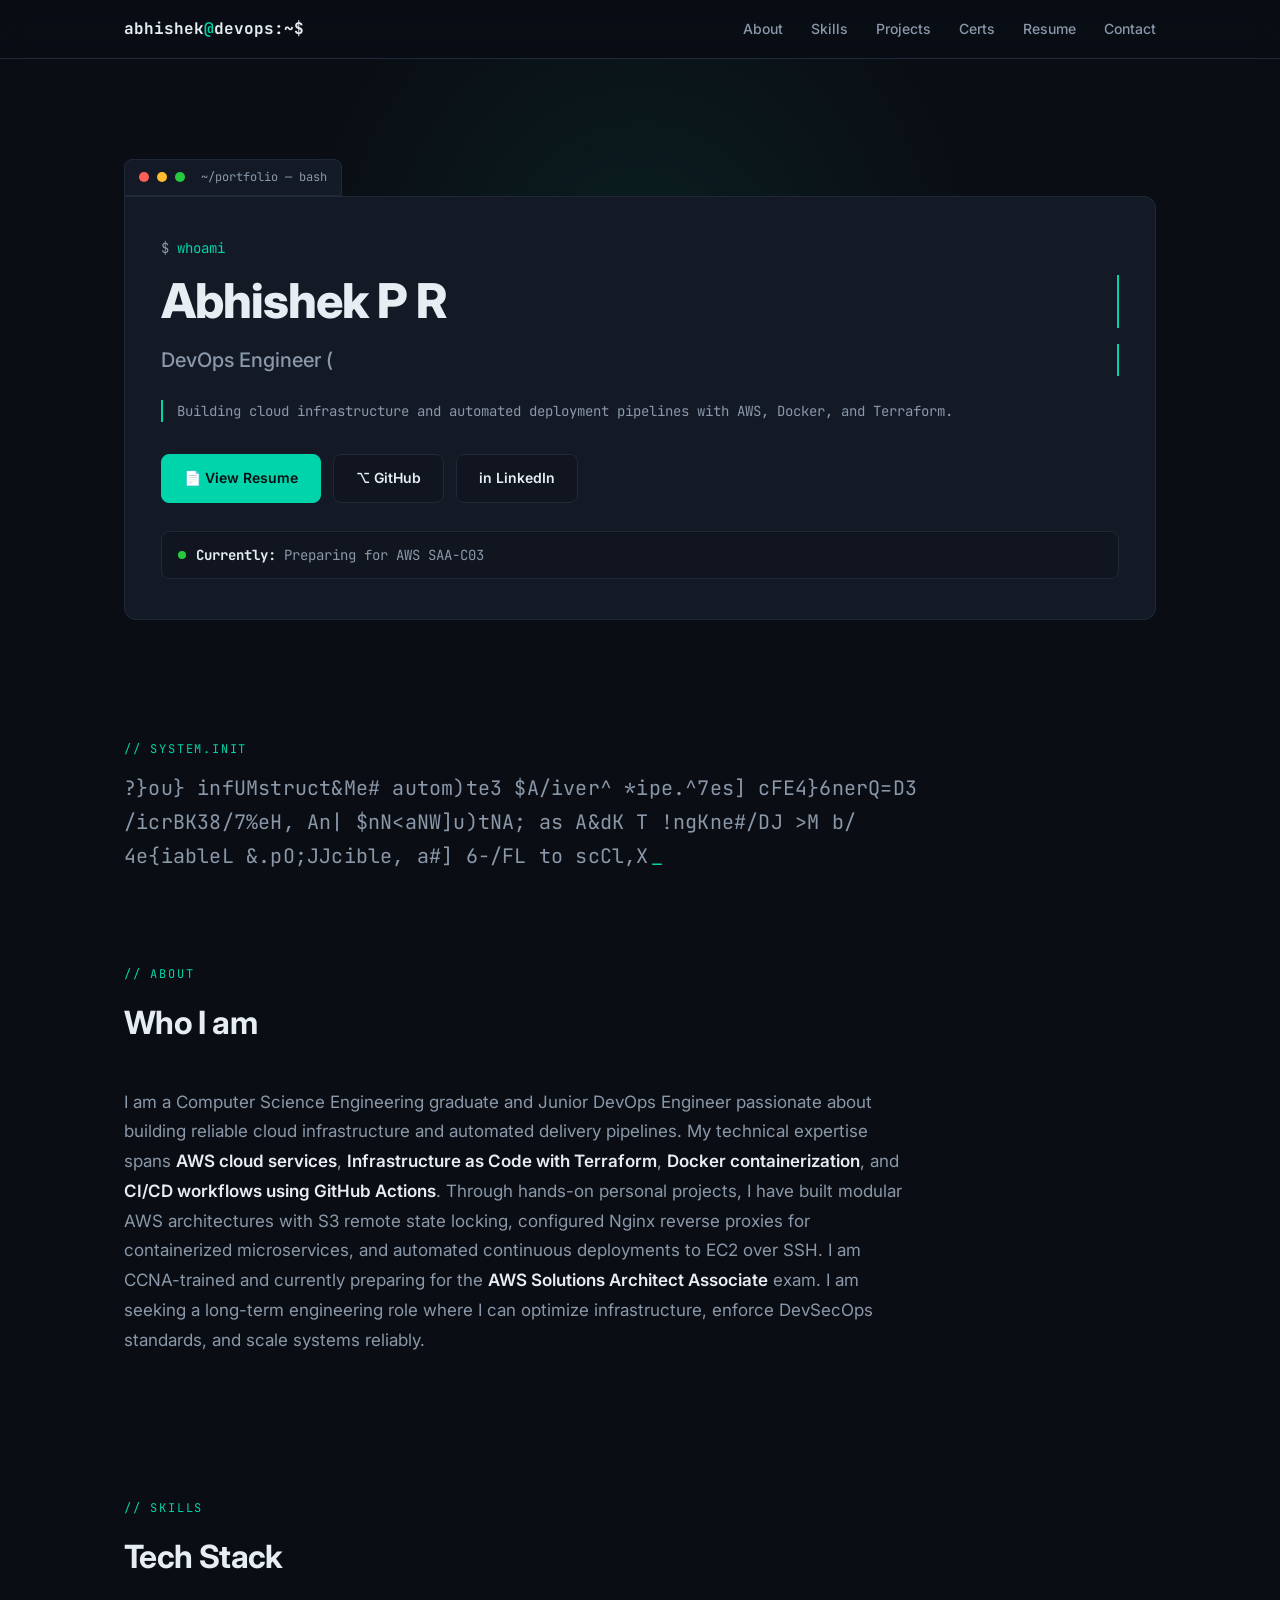
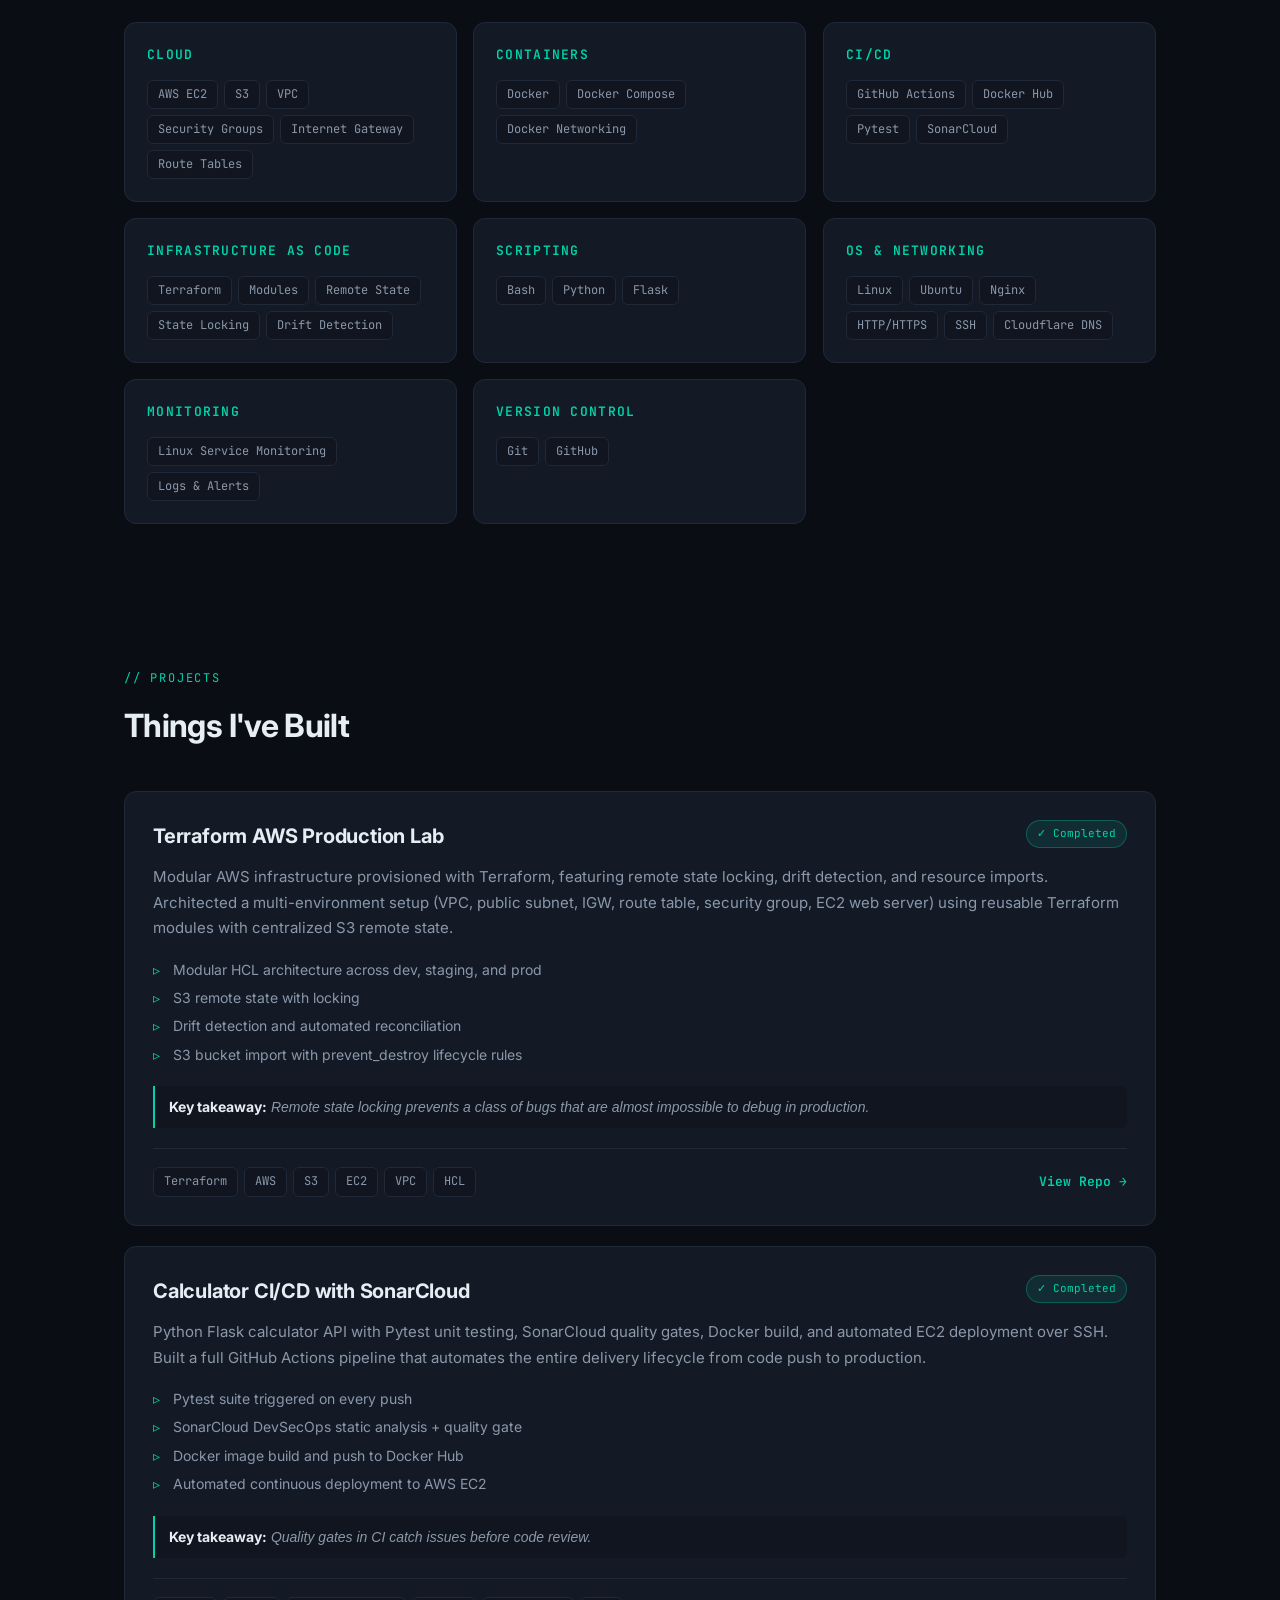
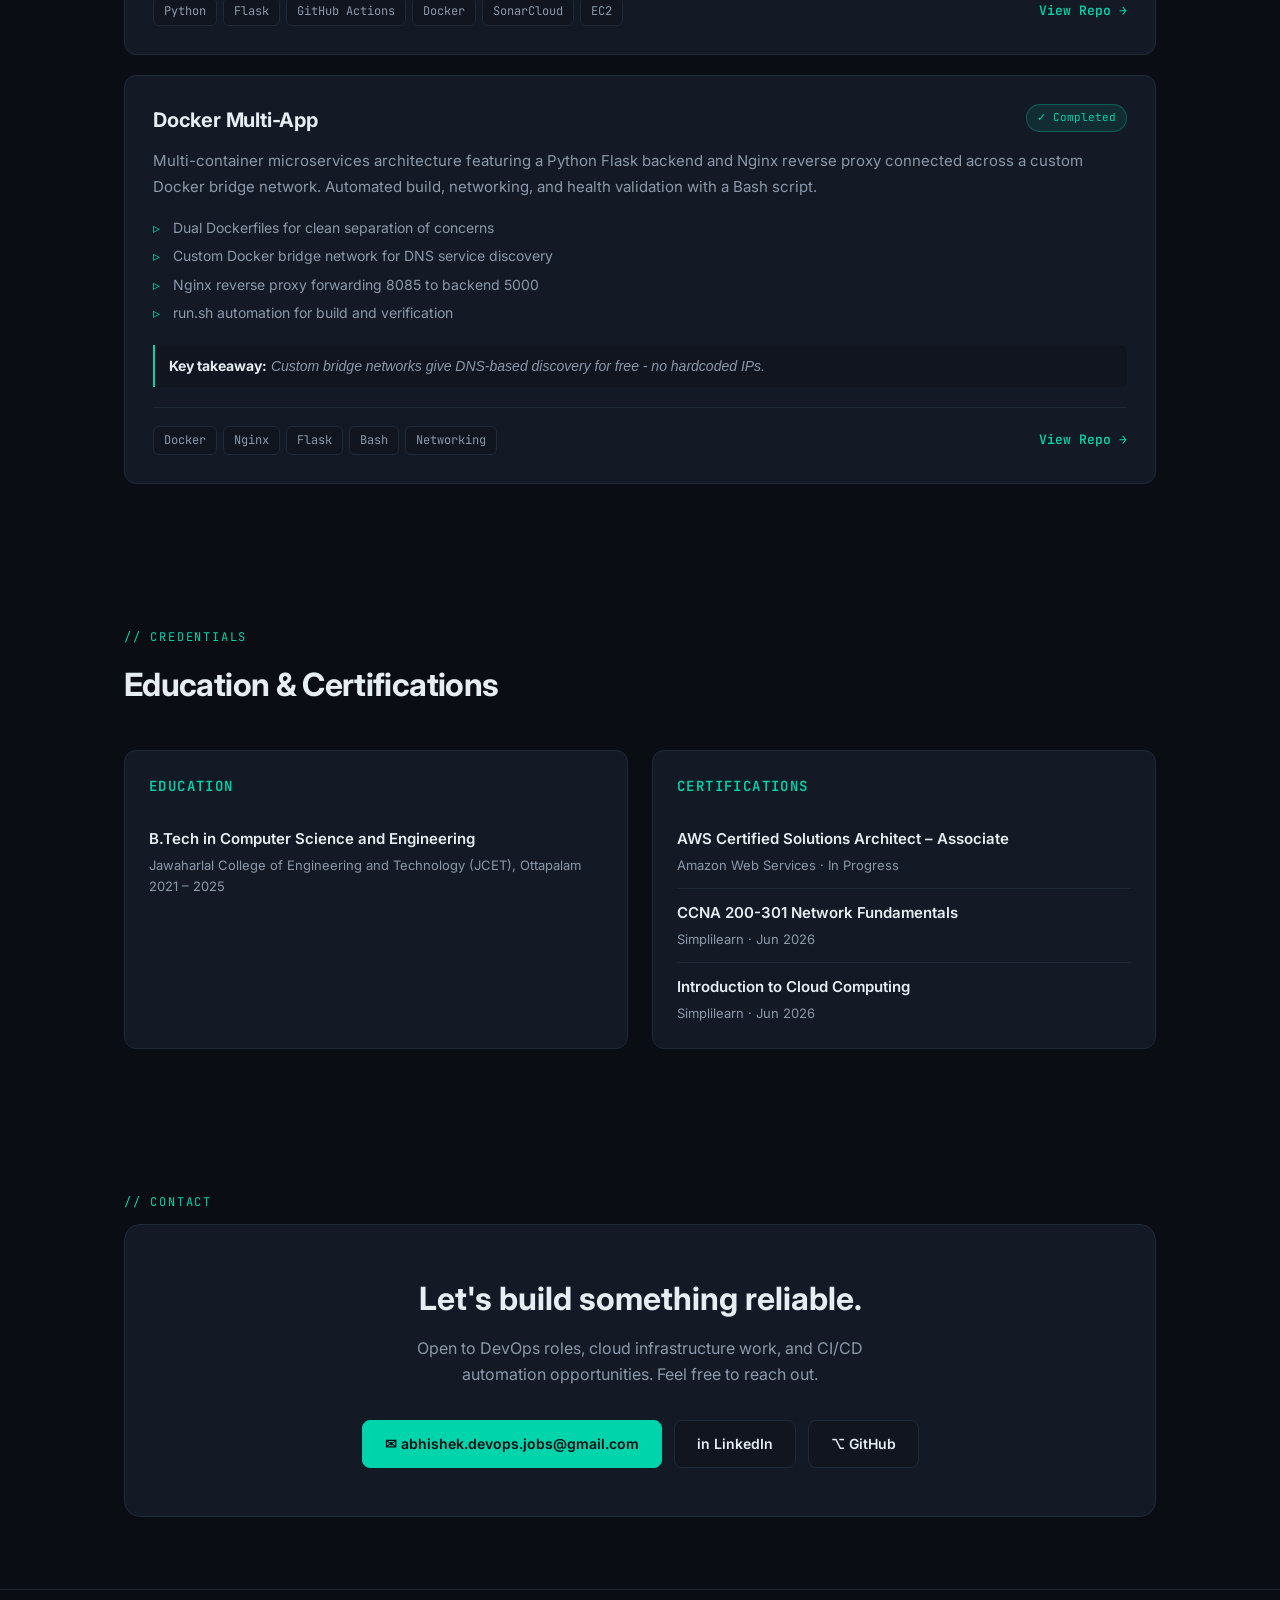
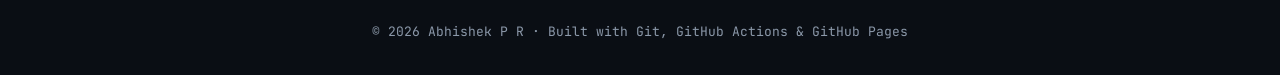
==== commit 55b27c88: "feat: add GSAP-powered 3D tilt cards" ====
--- a/index.html
+++ b/index.html
@@ -136,8 +136,10 @@
 
   <button class="back-top" id="backTop" aria-label="Back to top">↑</button>
 
+  <script src="https://cdnjs.cloudflare.com/ajax/libs/gsap/3.12.5/gsap.min.js"></script>
   <script src="assets/js/render.js"></script>
   <script src="assets/js/scramble.js"></script>
+  <script src="assets/js/tilt.js"></script>
   <script>
     const bar = document.getElementById('progressBar');
     const bt = document.getElementById('backTop');
--- a/assets/css/style.css
+++ b/assets/css/style.css
@@ -549,3 +549,40 @@
 @media (prefers-reduced-motion: reduce) {
   .scramble-text::after { animation: none; opacity: 0; }
 }
+
+/* ---------- 3D TILT CARDS ---------- */
+.project-card,
+.skill-card,
+.info-block {
+  position: relative;
+  transform-style: preserve-3d;
+  will-change: transform;
+  transition: box-shadow 0.3s ease;
+}
+
+.project-card:hover,
+.skill-card:hover,
+.info-block:hover {
+  box-shadow: 0 20px 60px rgba(0, 212, 170, 0.15),
+              0 0 0 1px rgba(0, 212, 170, 0.3);
+}
+
+.tilt-glare {
+  position: absolute;
+  inset: 0;
+  border-radius: inherit;
+  pointer-events: none;
+  background: transparent;
+  transition: background 0.15s ease;
+  z-index: 1;
+}
+
+@media (hover: none), (prefers-reduced-motion: reduce) {
+  .project-card,
+  .skill-card,
+  .info-block {
+    transform: none !important;
+    will-change: auto;
+  }
+  .tilt-glare { display: none; }
+}
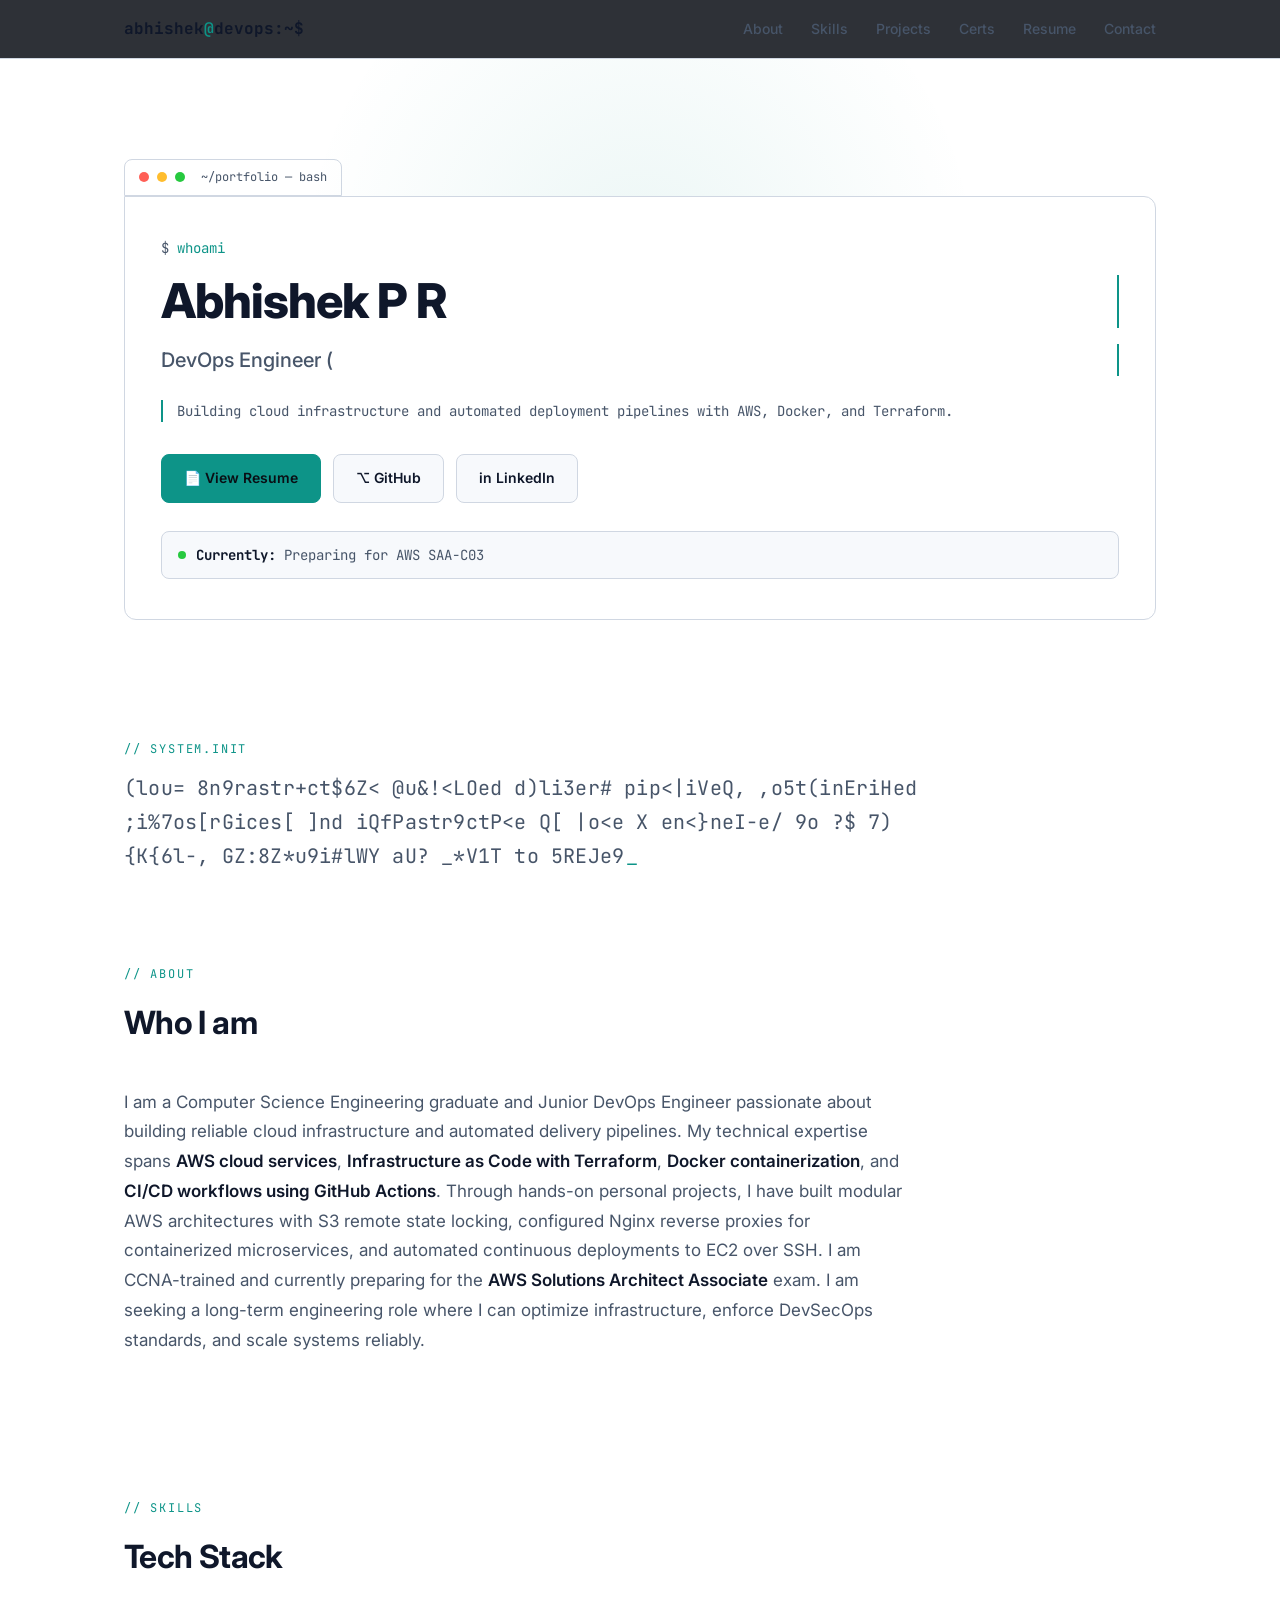
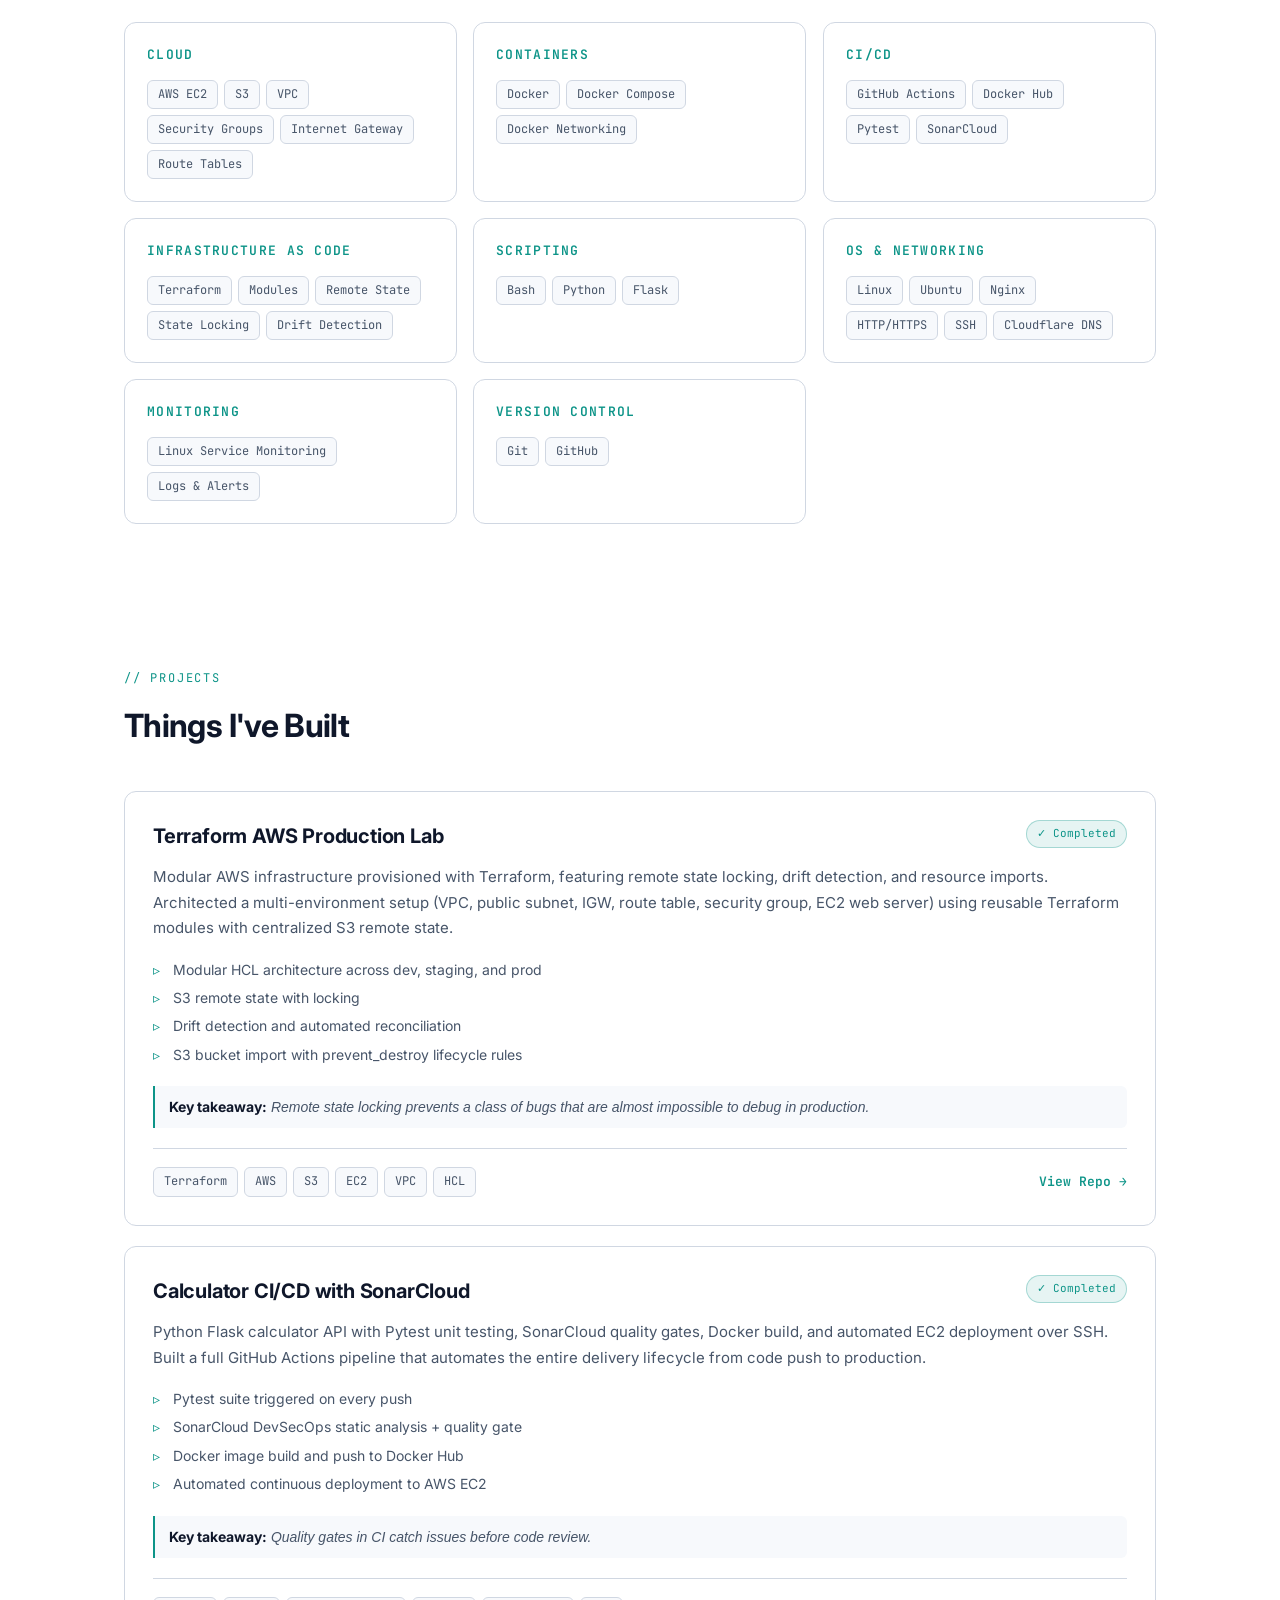
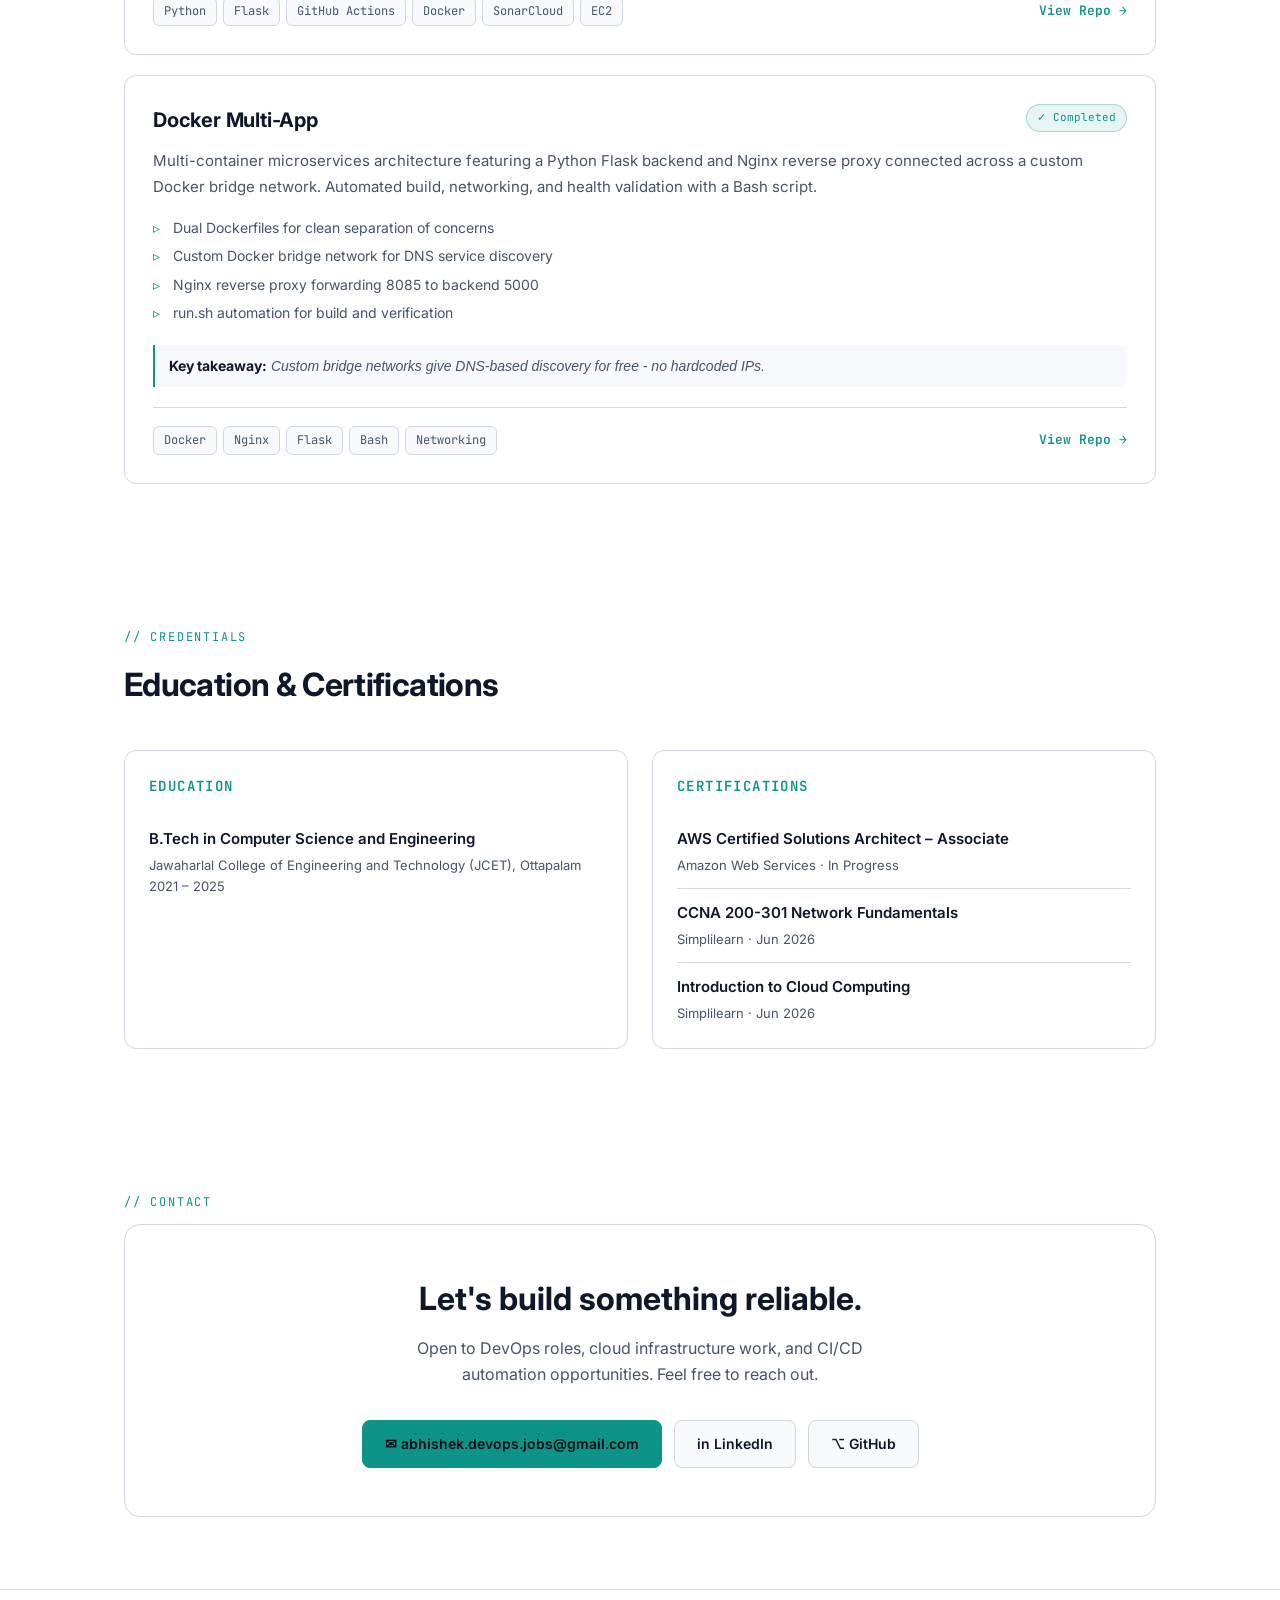
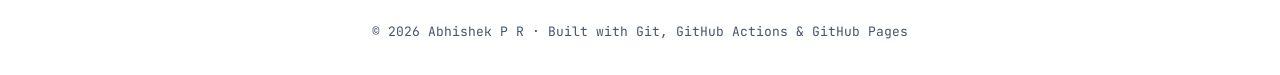
==== commit e40e45b1: "style: switch site background to white" ====
--- a/index.html
+++ b/index.html
@@ -7,7 +7,7 @@
   <meta name="description" content="Portfolio of Abhishek P R — DevOps Engineer specializing in AWS, Terraform, Docker, GitHub Actions, and Linux infrastructure automation." />
   <meta name="keywords" content="DevOps Engineer, AWS, Terraform, Docker, GitHub Actions, Linux, CI/CD" />
   <meta name="author" content="Abhishek P R" />
-  <meta name="theme-color" content="#0a0e14" />
+  <meta name="theme-color" content="#ffffff" />
 
   <meta property="og:title" content="Abhishek P R | DevOps Engineer" />
   <meta property="og:description" content="Cloud infrastructure, IaC, containerized microservices, and CI/CD pipelines." />
--- a/assets/css/style.css
+++ b/assets/css/style.css
@@ -1,14 +1,14 @@
 :root {
-  --bg: #0a0e14;
-  --bg-alt: #10151f;
-  --card: #131a26;
-  --border: #1f2937;
-  --text: #e6edf3;
-  --text-dim: #8b98a9;
-  --accent: #00d4aa;
-  --accent-dim: #00a888;
-  --blue: #4a9eff;
-  --yellow: #f0b429;
+  --bg: #ffffff;
+  --bg-alt: #f7f9fc;
+  --card: #ffffff;
+  --border: #d0d7e2;
+  --text: #0f172a;
+  --text-dim: #475569;
+  --accent: #0d9488;
+  --accent-dim: #0f766e;
+  --blue: #2563eb;
+  --yellow: #d97706;
 }
 
 * { box-sizing: border-box; margin: 0; padding: 0; }
@@ -44,7 +44,7 @@
   width: 0%;
   z-index: 101;
   transition: width 0.1s linear;
-  box-shadow: 0 0 8px rgba(0, 212, 170, 0.6);
+  box-shadow: 0 0 8px rgba(13, 148, 136, 0.6);
 }
 
 /* ---------- BACK TO TOP ---------- */
@@ -70,7 +70,7 @@
 .back-top:hover {
   border-color: var(--accent);
   transform: translateY(-2px);
-  box-shadow: 0 0 18px rgba(0, 212, 170, 0.25);
+  box-shadow: 0 0 18px rgba(13, 148, 136, 0.25);
 }
 
 /* ---------- NAV ---------- */
@@ -118,7 +118,7 @@
   height: 2px;
   background: var(--accent);
   border-radius: 2px;
-  box-shadow: 0 0 8px rgba(0, 212, 170, 0.6);
+  box-shadow: 0 0 8px rgba(13, 148, 136, 0.6);
 }
 
 /* ---------- HERO ---------- */
@@ -133,7 +133,7 @@
   top: -200px; left: 50%;
   transform: translateX(-50%);
   width: 800px; height: 800px;
-  background: radial-gradient(circle, rgba(0, 212, 170, 0.08), transparent 60%);
+  background: radial-gradient(circle, rgba(13, 148, 136, 0.08), transparent 60%);
   pointer-events: none;
 }
 .terminal-bar {
@@ -222,7 +222,7 @@
 .btn.primary:hover {
   background: var(--accent-dim);
   color: #0a0e14;
-  box-shadow: 0 0 18px 2px rgba(0, 212, 170, 0.25);
+  box-shadow: 0 0 18px 2px rgba(13, 148, 136, 0.25);
   transform: translateY(-2px);
 }
 
@@ -349,9 +349,9 @@
   font-size: 11px;
   padding: 4px 10px;
   border-radius: 20px;
-  background: rgba(0, 212, 170, 0.1);
-  color: var(--accent);
-  border: 1px solid rgba(0, 212, 170, 0.3);
+  background: rgba(13, 148, 136, 0.1);
+  color: var(--accent);
+  border: 1px solid rgba(13, 148, 136, 0.3);
   white-space: nowrap;
 }
 .project-desc {
@@ -563,8 +563,8 @@
 .project-card:hover,
 .skill-card:hover,
 .info-block:hover {
-  box-shadow: 0 20px 60px rgba(0, 212, 170, 0.15),
-              0 0 0 1px rgba(0, 212, 170, 0.3);
+  box-shadow: 0 20px 60px rgba(13, 148, 136, 0.15),
+              0 0 0 1px rgba(13, 148, 136, 0.3);
 }
 
 .tilt-glare {
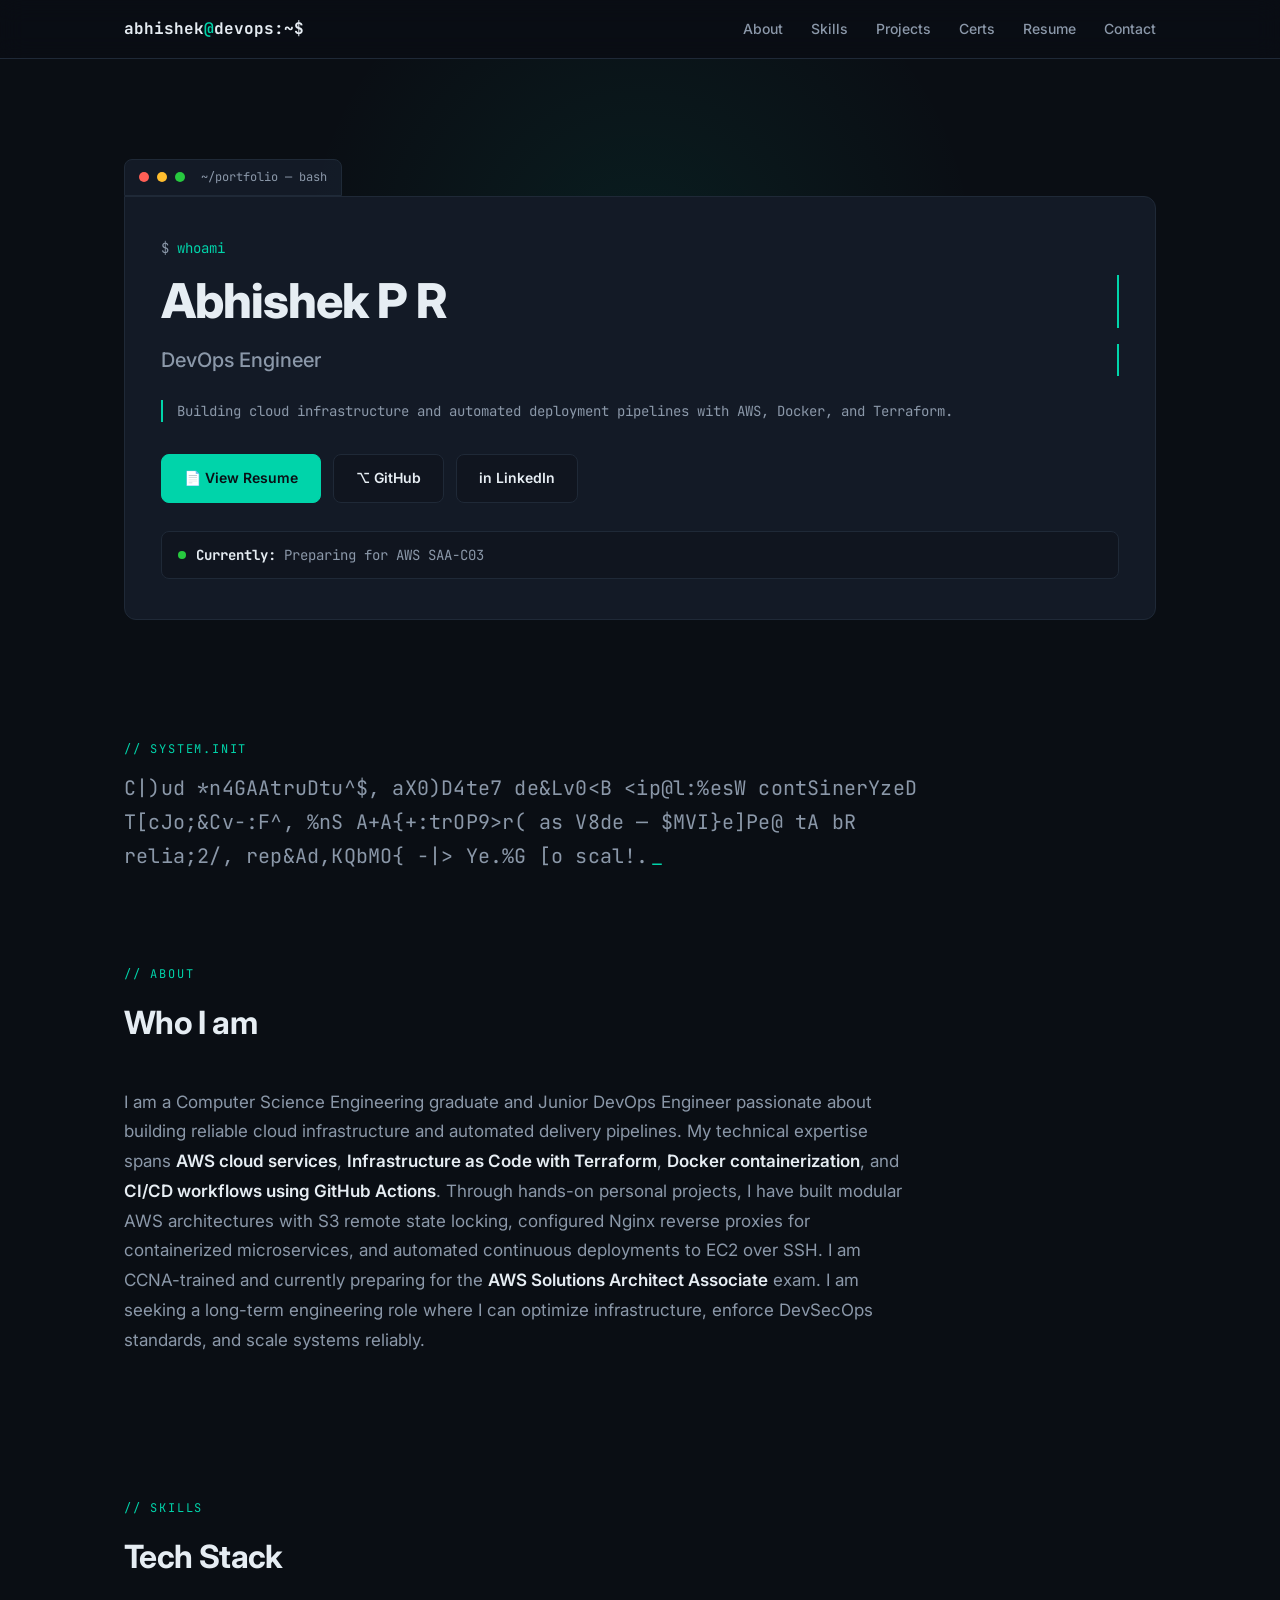
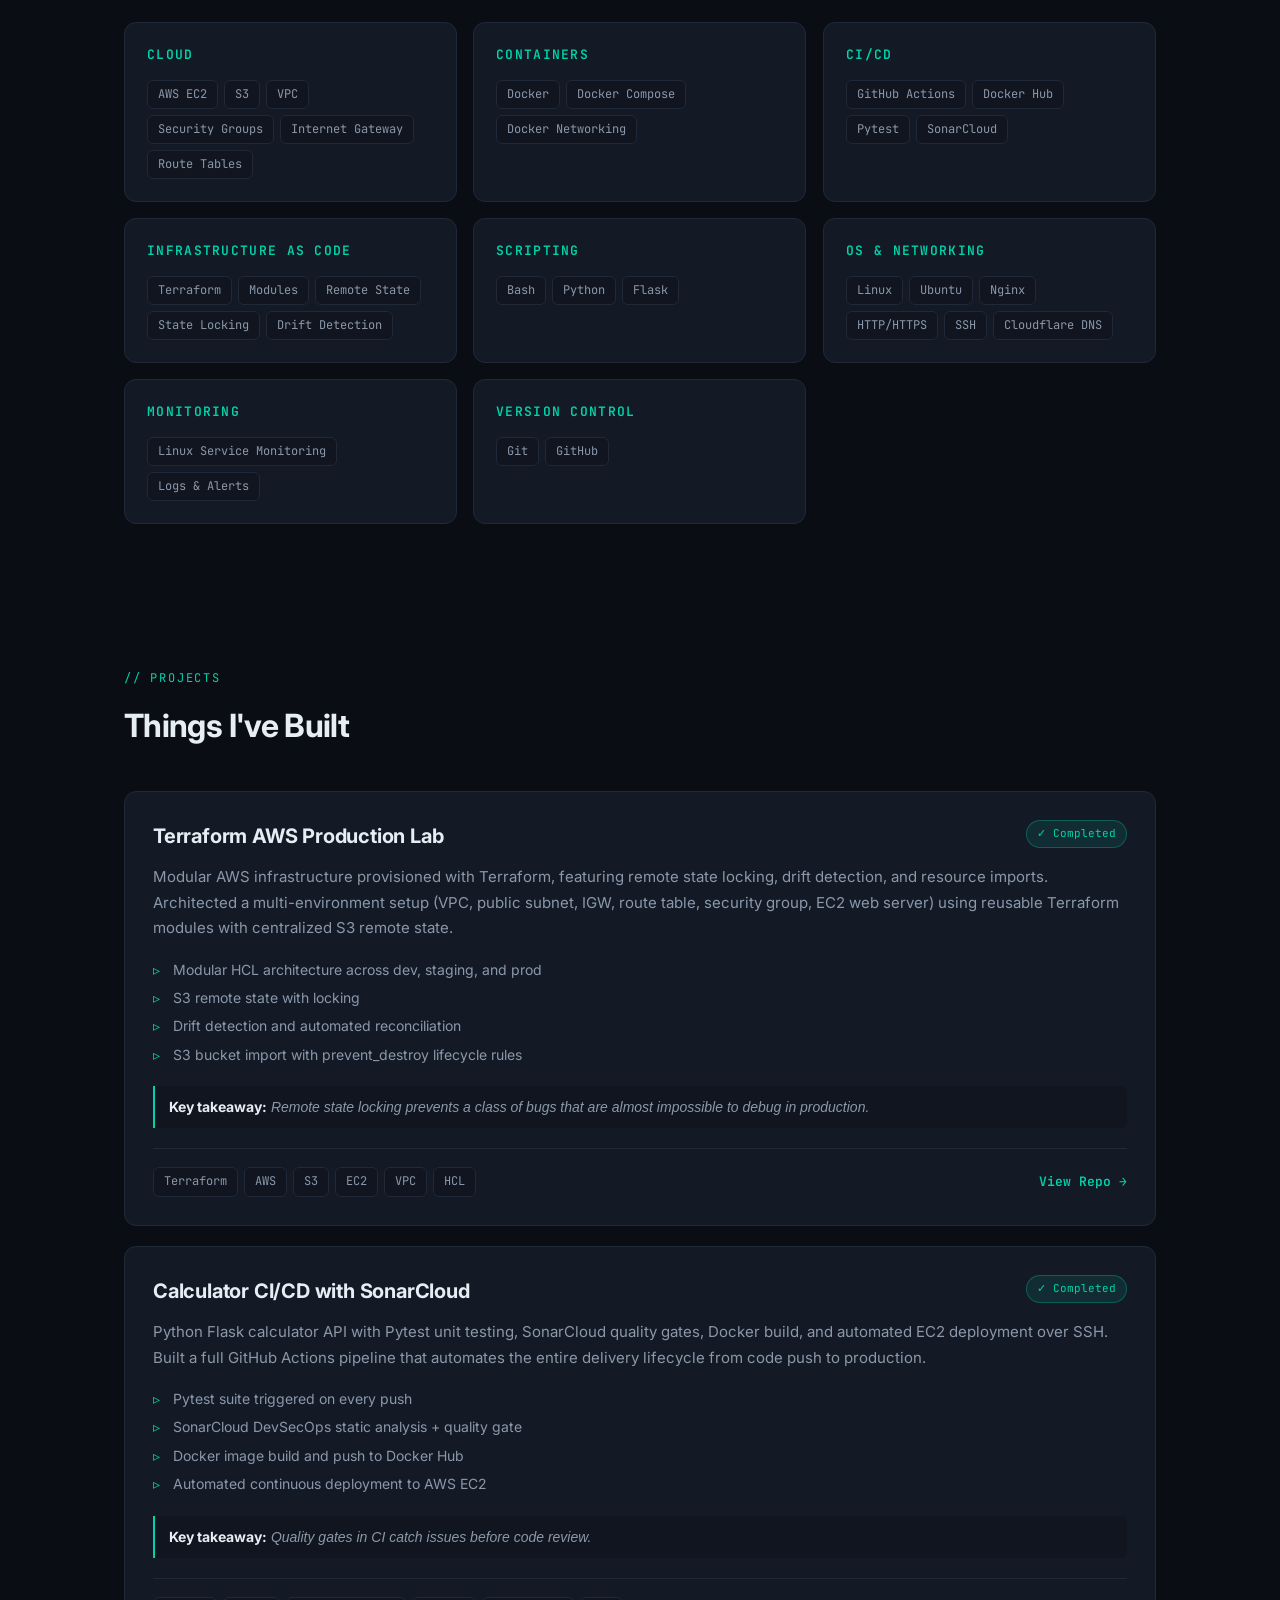
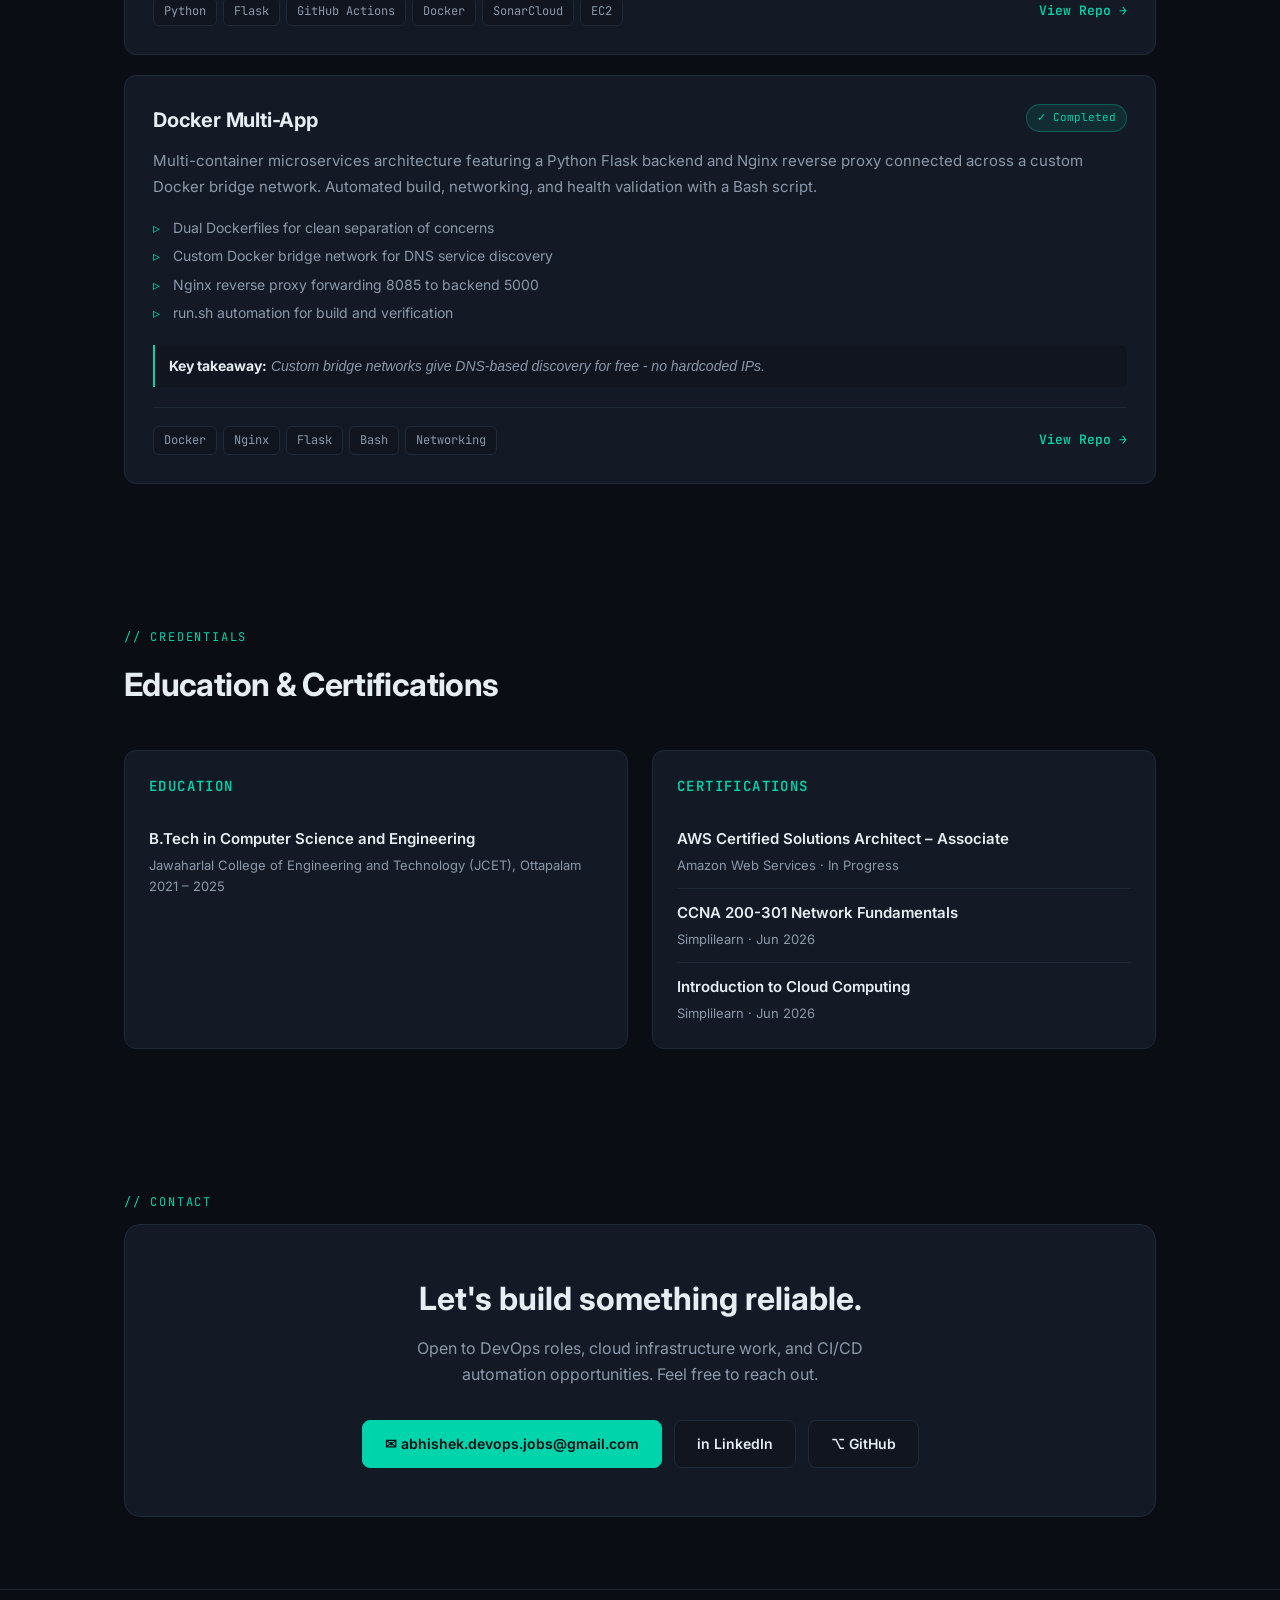
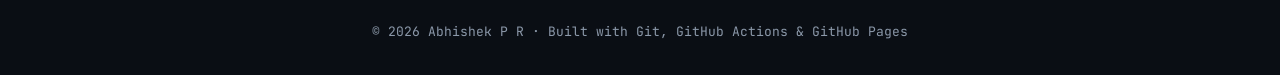
==== commit 5288ba4e: "Revert "style: switch site background to white" This reverts commit e40e45b1cc41e543eaca84265d8e8edb" ====
--- a/index.html
+++ b/index.html
@@ -7,7 +7,7 @@
   <meta name="description" content="Portfolio of Abhishek P R — DevOps Engineer specializing in AWS, Terraform, Docker, GitHub Actions, and Linux infrastructure automation." />
   <meta name="keywords" content="DevOps Engineer, AWS, Terraform, Docker, GitHub Actions, Linux, CI/CD" />
   <meta name="author" content="Abhishek P R" />
-  <meta name="theme-color" content="#ffffff" />
+  <meta name="theme-color" content="#0a0e14" />
 
   <meta property="og:title" content="Abhishek P R | DevOps Engineer" />
   <meta property="og:description" content="Cloud infrastructure, IaC, containerized microservices, and CI/CD pipelines." />
--- a/assets/css/style.css
+++ b/assets/css/style.css
@@ -1,14 +1,14 @@
 :root {
-  --bg: #ffffff;
-  --bg-alt: #f7f9fc;
-  --card: #ffffff;
-  --border: #d0d7e2;
-  --text: #0f172a;
-  --text-dim: #475569;
-  --accent: #0d9488;
-  --accent-dim: #0f766e;
-  --blue: #2563eb;
-  --yellow: #d97706;
+  --bg: #0a0e14;
+  --bg-alt: #10151f;
+  --card: #131a26;
+  --border: #1f2937;
+  --text: #e6edf3;
+  --text-dim: #8b98a9;
+  --accent: #00d4aa;
+  --accent-dim: #00a888;
+  --blue: #4a9eff;
+  --yellow: #f0b429;
 }
 
 * { box-sizing: border-box; margin: 0; padding: 0; }
@@ -44,7 +44,7 @@
   width: 0%;
   z-index: 101;
   transition: width 0.1s linear;
-  box-shadow: 0 0 8px rgba(13, 148, 136, 0.6);
+  box-shadow: 0 0 8px rgba(0, 212, 170, 0.6);
 }
 
 /* ---------- BACK TO TOP ---------- */
@@ -70,7 +70,7 @@
 .back-top:hover {
   border-color: var(--accent);
   transform: translateY(-2px);
-  box-shadow: 0 0 18px rgba(13, 148, 136, 0.25);
+  box-shadow: 0 0 18px rgba(0, 212, 170, 0.25);
 }
 
 /* ---------- NAV ---------- */
@@ -118,7 +118,7 @@
   height: 2px;
   background: var(--accent);
   border-radius: 2px;
-  box-shadow: 0 0 8px rgba(13, 148, 136, 0.6);
+  box-shadow: 0 0 8px rgba(0, 212, 170, 0.6);
 }
 
 /* ---------- HERO ---------- */
@@ -133,7 +133,7 @@
   top: -200px; left: 50%;
   transform: translateX(-50%);
   width: 800px; height: 800px;
-  background: radial-gradient(circle, rgba(13, 148, 136, 0.08), transparent 60%);
+  background: radial-gradient(circle, rgba(0, 212, 170, 0.08), transparent 60%);
   pointer-events: none;
 }
 .terminal-bar {
@@ -222,7 +222,7 @@
 .btn.primary:hover {
   background: var(--accent-dim);
   color: #0a0e14;
-  box-shadow: 0 0 18px 2px rgba(13, 148, 136, 0.25);
+  box-shadow: 0 0 18px 2px rgba(0, 212, 170, 0.25);
   transform: translateY(-2px);
 }
 
@@ -349,9 +349,9 @@
   font-size: 11px;
   padding: 4px 10px;
   border-radius: 20px;
-  background: rgba(13, 148, 136, 0.1);
-  color: var(--accent);
-  border: 1px solid rgba(13, 148, 136, 0.3);
+  background: rgba(0, 212, 170, 0.1);
+  color: var(--accent);
+  border: 1px solid rgba(0, 212, 170, 0.3);
   white-space: nowrap;
 }
 .project-desc {
@@ -563,8 +563,8 @@
 .project-card:hover,
 .skill-card:hover,
 .info-block:hover {
-  box-shadow: 0 20px 60px rgba(13, 148, 136, 0.15),
-              0 0 0 1px rgba(13, 148, 136, 0.3);
+  box-shadow: 0 20px 60px rgba(0, 212, 170, 0.15),
+              0 0 0 1px rgba(0, 212, 170, 0.3);
 }
 
 .tilt-glare {
